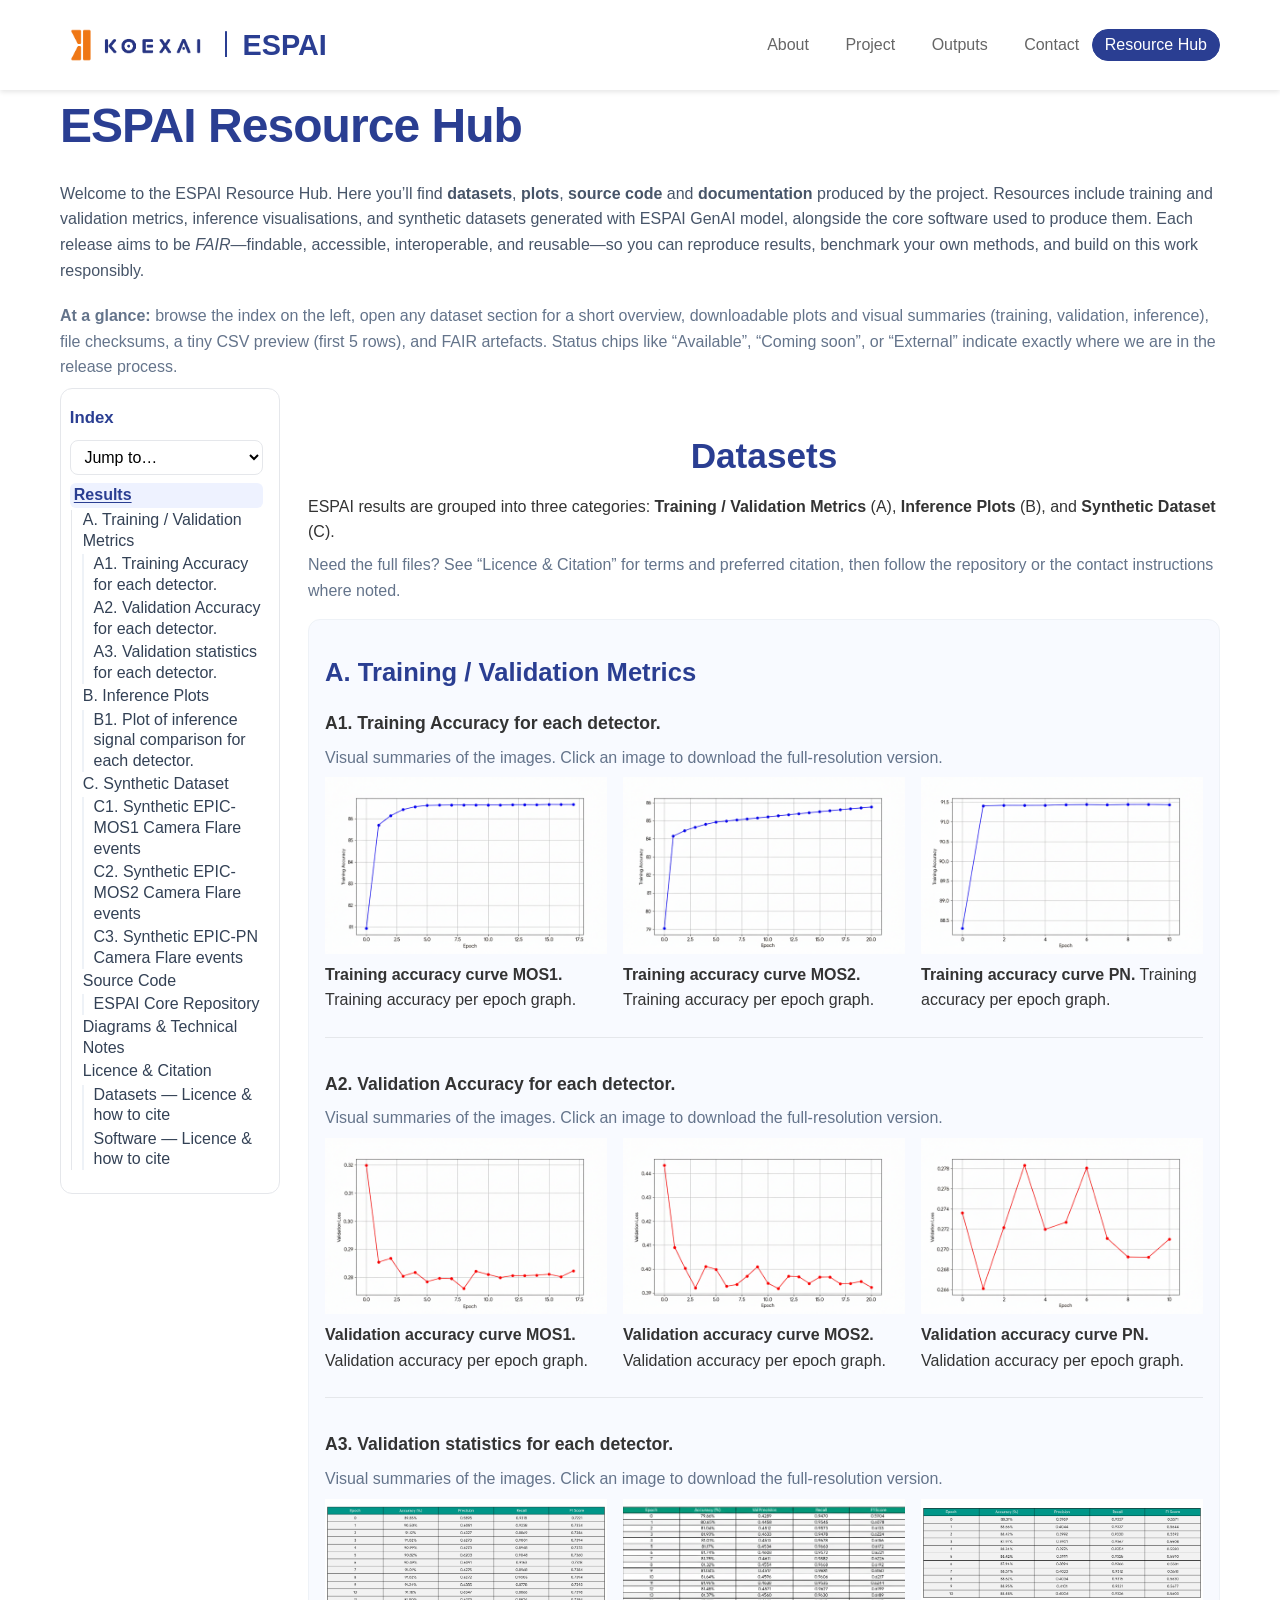
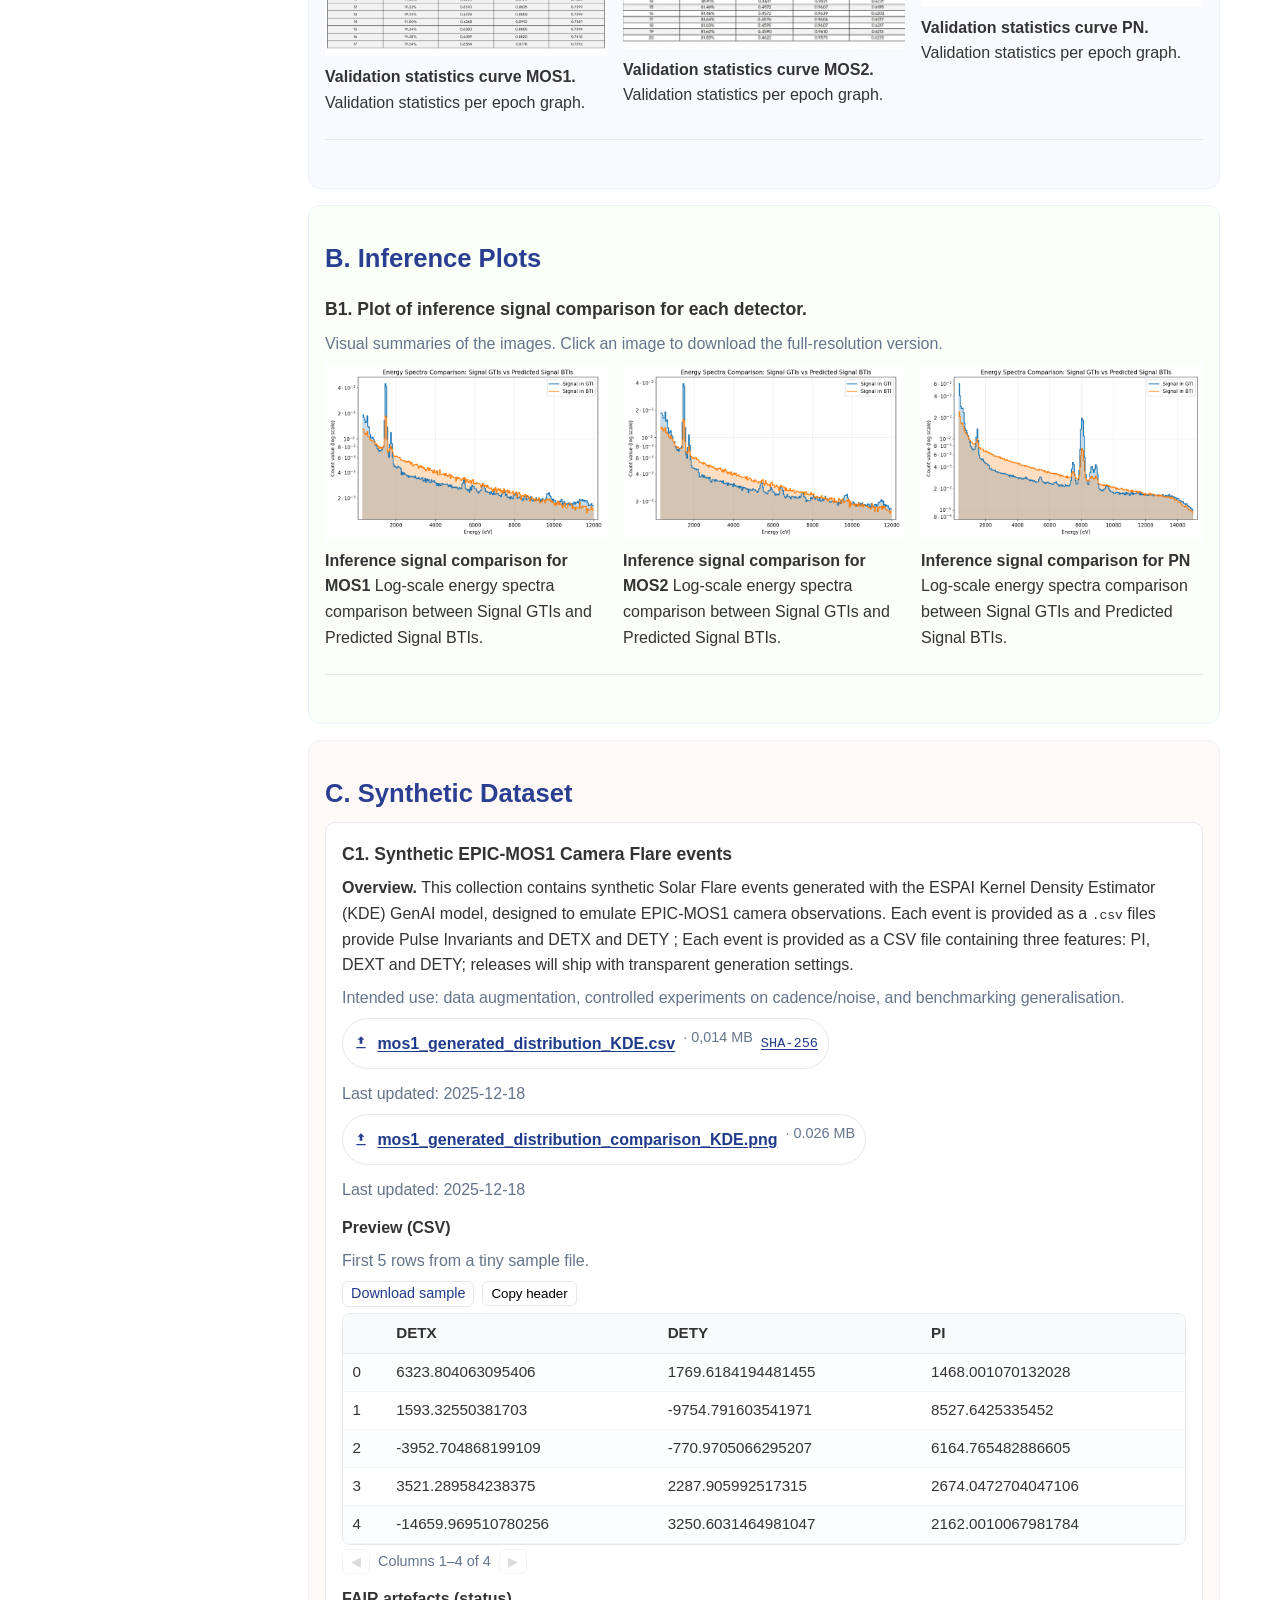
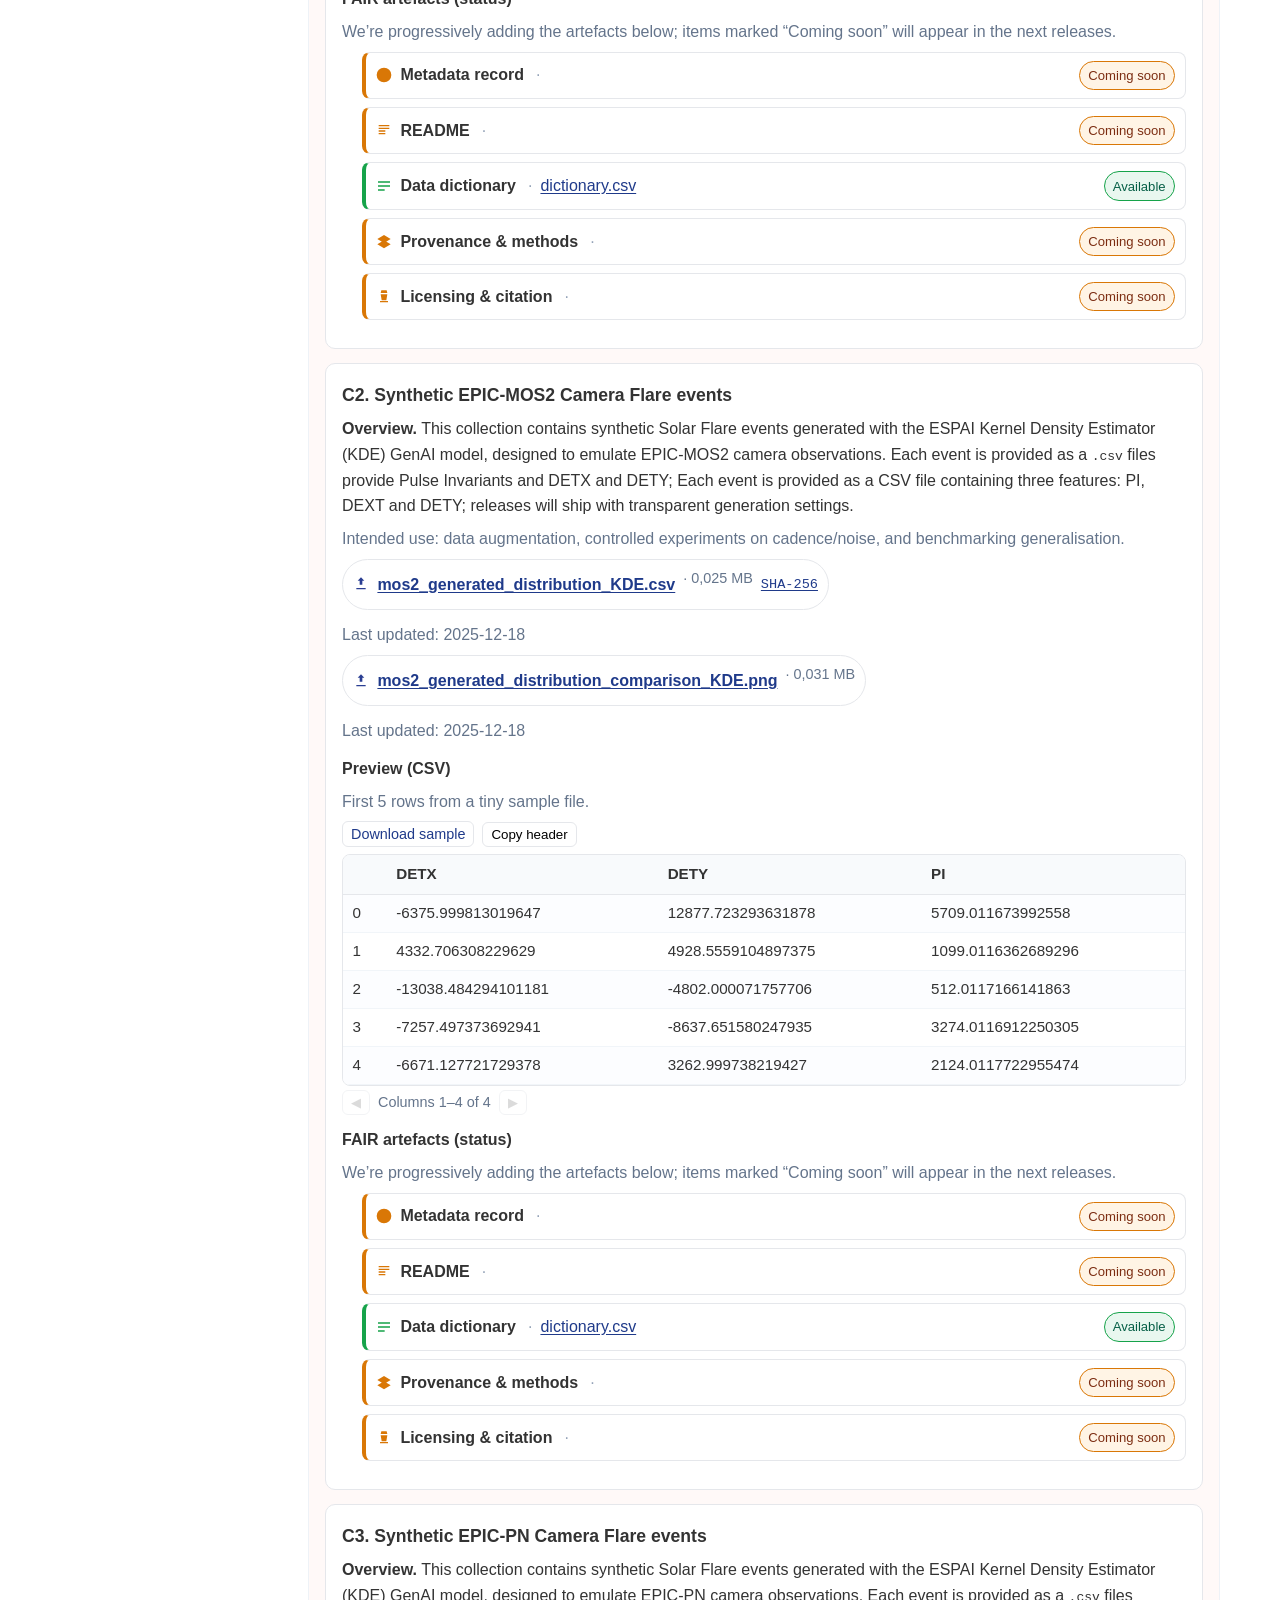
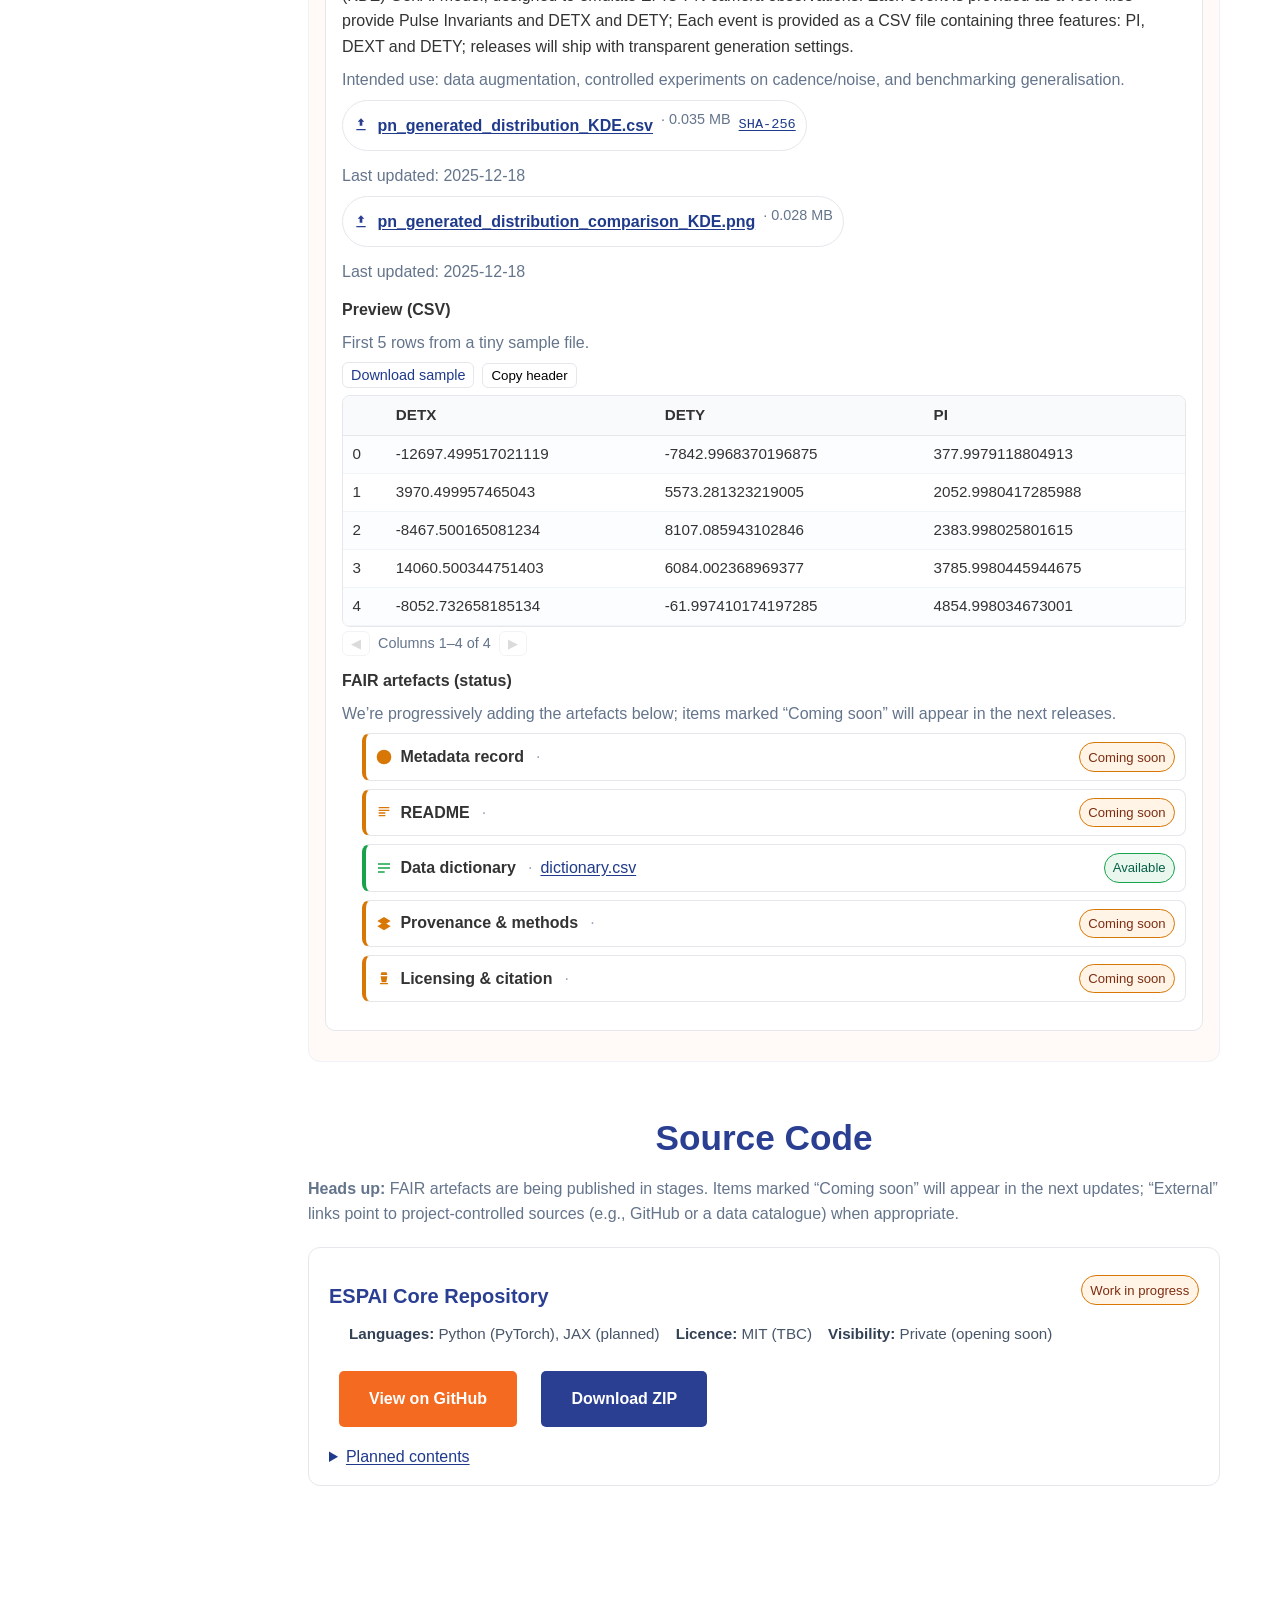
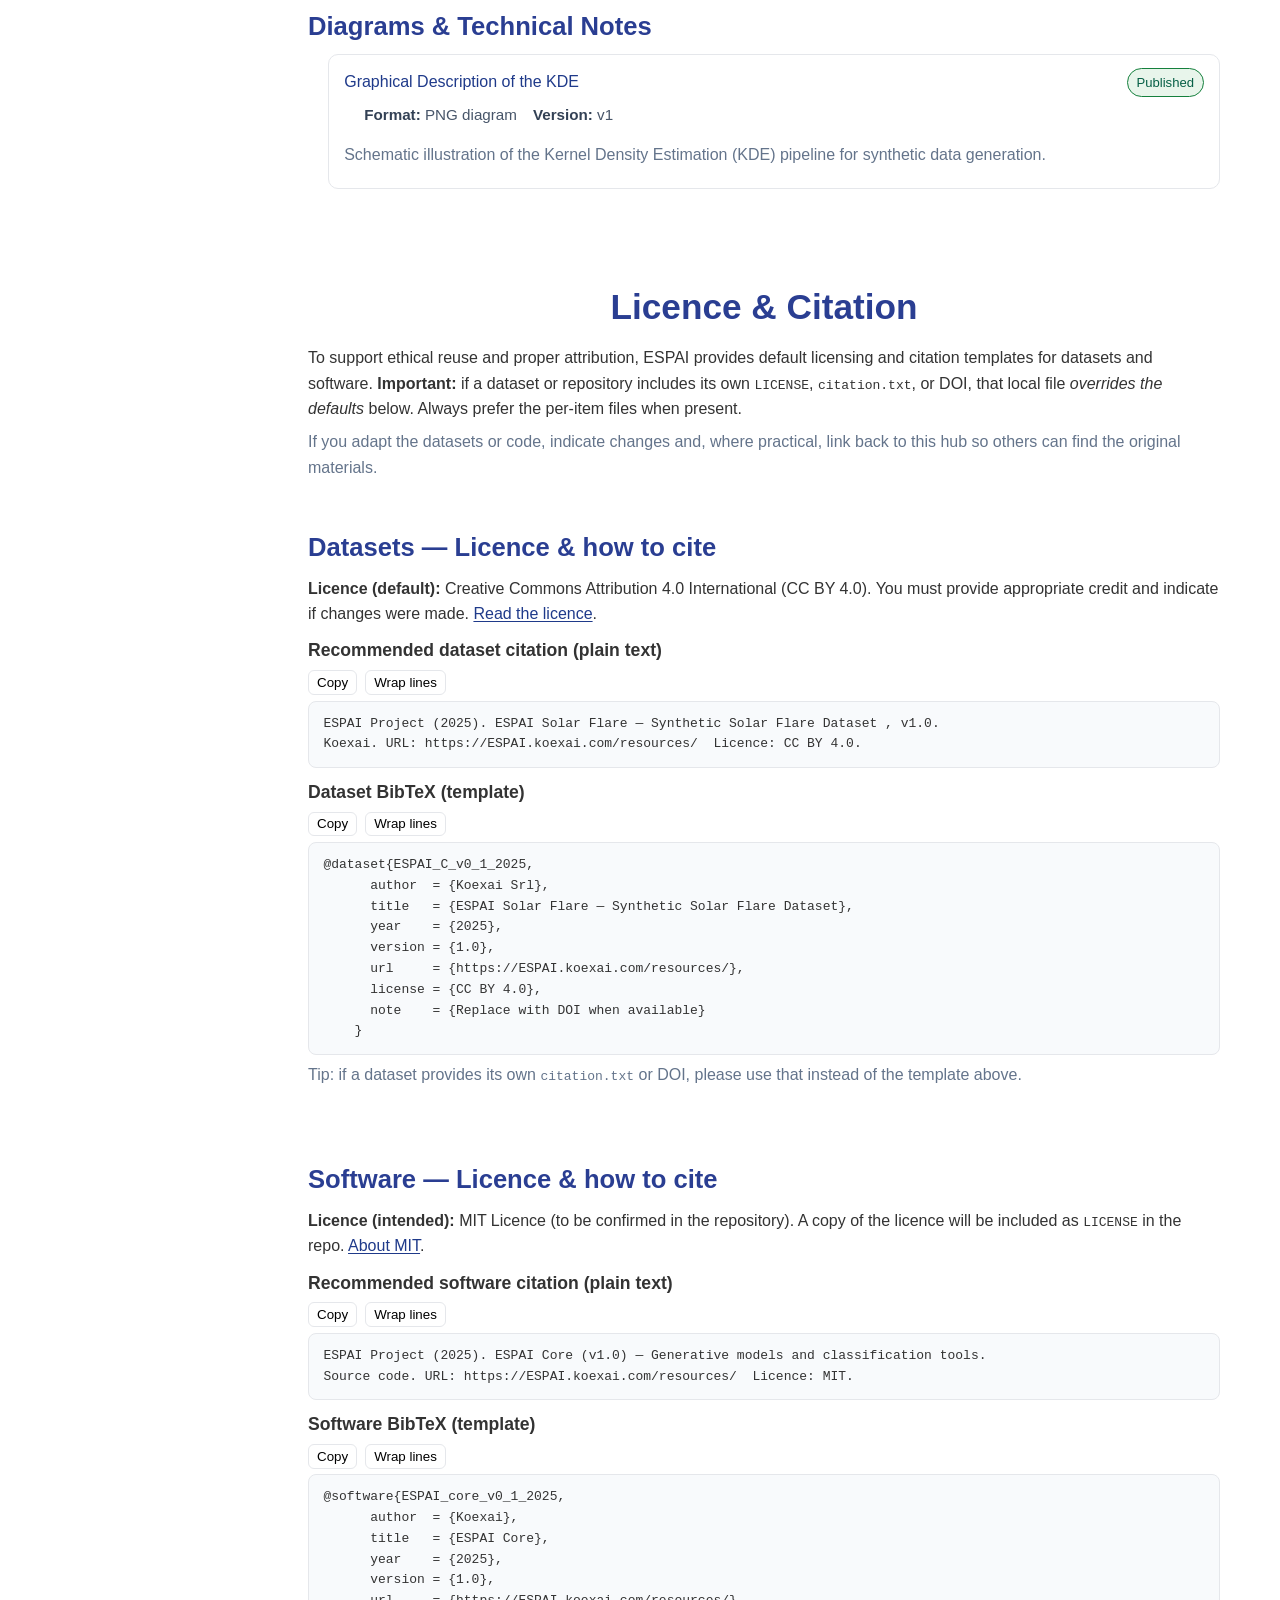
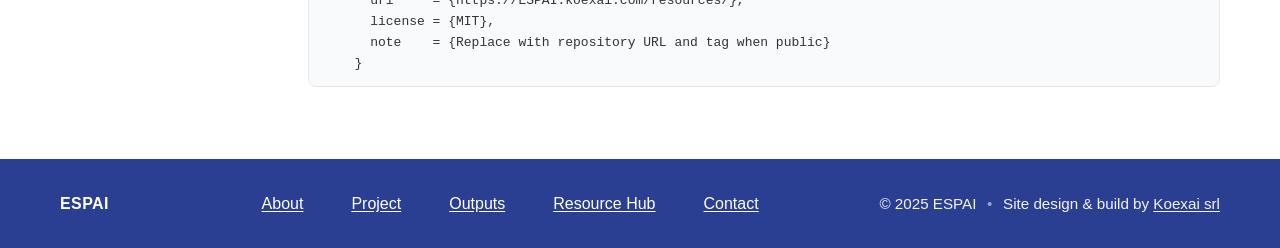
==== resources/index.html @ 8840f031 "data dictionary updated" ====
<!DOCTYPE html>
<html lang="en">
<head>
  <meta charset="utf-8" />
  <meta name="viewport" content="width=device-width, initial-scale=1" />
  <title>ESPAI Resource Hub</title>

  <meta name="description" content="ESPAI Resource Hub: datasets, source code, publications, and citation/licensing." />
  <link rel="stylesheet" href="../assets/css/main.css">
</head>
<body class="with-fixed-header resources-page">
    <a class="skip-link" href="#datasets">Skip to content</a>
    <header>
      <div class="container">
        <div class="header-content">
          <!--<a class="logo" href="/">ESPAI</a>-->
          <div class="logo" style="display: flex; align-items: center; gap: 0.5em;">
              <img src="../assets/img/logos/koexai logo.png" alt="Koexai Logo" style="height: 2.0em;">
              <img src="../assets/img/logos/verticle_line.png" alt="Verticle LIne" style="height: 1.0em;">
              ESPAI
          </div>
          <nav aria-label="Primary">
            <a href="/#about">About</a>
            <a href="/#project">Project</a>
            <a href="/#outputs">Outputs</a>
            <a href="/#contact">Contact</a>
              <a href="/resources/" class="nav-cta" aria-current="page">Resource Hub</a>
          </nav>
        </div>
      </div>
    </header>


  <main class="container resources-page">
    <h1>ESPAI Resource Hub</h1>
    <p class="lede">
      Welcome to the ESPAI Resource Hub. Here you’ll find <strong>datasets</strong>, <strong>plots</strong>, <strong>source code</strong> and <strong>documentation</strong> 
      produced by the project. Resources include training and validation metrics, inference visualisations, and synthetic datasets generated with ESPAI GenAI model, alongside the core software used to produce them. 
      Each release aims to be <em>FAIR</em>—findable, accessible, interoperable, and reusable—so you can reproduce results, benchmark your own methods, and build on this work responsibly.
    </p>
    <p class="muted">
      <strong>At a glance:</strong> browse the index on the left, open any dataset section for a short overview, downloadable plots and visual summaries (training, validation, inference), file checksums, a tiny CSV preview (first 5 rows), and FAIR artefacts.
      Status chips like “Available”, “Coming soon”, or “External” indicate exactly where we are in the release process.
    </p>


    <!-- Index / Table of Contents -->
    <div class="page-grid">
    <nav id="toc" class="toc-panel" aria-labelledby="toc-heading" aria-label="On this page">

      <h2 id="toc-heading">Index</h2>
      <ul>
        <li><a href="#datasets">Results</a>
          <ul>
            <li><a href="#A">A. Training / Validation Metrics</a>
              <ul>
                <li><a href="#A1">A1. Training Accuracy for each detector.</a></li>
                <li><a href="#A2">A2. Validation Accuracy for each detector.</a></li>
                <li><a href="#A3">A3. Validation statistics for each detector.</a></li>
              </ul>
            </li>
            <li><a href="#B">B. Inference Plots</a>
              <ul>
                <li><a href="#B1">B1. Plot of inference signal comparison for each detector.</a></li>
              </ul>
            </li>
            <li><a href="#C">C. Synthetic Dataset</a>
              <ul>
                <li><a href="#C1">C1. Synthetic EPIC-MOS1 Camera Flare events</a></li>
                <li><a href="#C2">C2. Synthetic EPIC-MOS2 Camera Flare events</a></li>
                <li><a href="#C3">C3. Synthetic EPIC-PN Camera Flare events</a></li>
              </ul>
            <li><a href="#code">Source Code</a>
              <ul>
                <li><a href="#code-core-heading">ESPAI Core Repository</a></li>
              </ul>
            </li>
            <li><a href="#pub-diagrams">Diagrams &amp; Technical Notes</a></li>
            <li><a href="#licence-citation">Licence &amp; Citation</a>
              <ul>
                <li><a href="#licence-datasets">Datasets — Licence &amp; how to cite</a></li>
                <li><a href="#licence-software">Software — Licence &amp; how to cite</a></li>
              </ul>
          </li>
      </ul>
    </nav>

    <div class="page-content">

    <!-- Datasets -->
    <section id="datasets" aria-labelledby="datasets-heading">
      <h2 id="datasets-heading">Datasets</h2>
        <p>
          ESPAI results are grouped into three categories: <strong>Training / Validation Metrics</strong> (A),
          <strong>Inference Plots</strong> (B), and <strong>Synthetic Dataset</strong> (C).
          <!--Each dataset comes with a minimal <em>open sample</em> (CSV, 5 rows) for quick inspection and the full files in compact formats (e.g. <code>.parquet</code>) for research use.
          FAIR artefacts (metadata, README, provenance, dictionary, and citation) are being added incrementally and are clearly marked below.-->
        </p>
        <p class="muted">Need the full files? See “Licence &amp; Citation” for terms and preferred citation, then follow the repository or the contact instructions where noted.</p>


      <!-- Category A -->
      <section id="A" class="category-band band-a" aria-labelledby="A-heading">
        <h3 id="A-heading">A. Training / Validation Metrics</h3>      
        <article id="A1" class="Training Accuracy" aria-labelledby="A1-heading">
          <h4 id="A1-heading">A1. Training Accuracy for each detector.</h4>
              <p class="muted">
                Visual summaries of the images. Click an image to download the full-resolution version.
              </p>

            <div class="image-strip" aria-label="A1 image previews">

                <figure class="image-item">
                  <a href="../resources/datasets/A1/Train_accuracy_plot_mos1.png" download>
                    <img
                      src="../resources/datasets/A1/Train_accuracy_plot_mos1.png"
                      alt="Training accuracy per epoch graph"
                      loading="lazy"
                    >
                  </a>
                  <figcaption>
                    <strong>Training accuracy curve MOS1.</strong>
                    Training accuracy per epoch graph.
                  </figcaption>
                </figure>

                <figure class="image-item">
                  <a href="../resources/datasets/A1/Train_accuracy_plot_mos2.png" download>
                    <img
                      src="../resources/datasets/A1/Train_accuracy_plot_mos2.png"
                      alt="Training accuracy per epoch graph"
                      loading="lazy"
                    >
                  </a>
                  <figcaption>
                    <strong>Training accuracy curve MOS2.</strong>
                    Training accuracy per epoch graph.
                  </figcaption>
                </figure>

                <figure class="image-item">
                  <a href="../resources/datasets/A1/Train_accuracy_pn.png" download>
                    <img
                      src="../resources/datasets/A1/Train_accuracy_plot_pn.png"
                      alt="Training accuracy per epoch graph"
                      loading="lazy"
                    >
                  </a>
                  <figcaption>
                    <strong>Training accuracy curve PN.</strong>
                    Training accuracy per epoch graph.
                  </figcaption>
                </figure>
              </div>
          </article>
              
        <article id="A2" class="Validation accuracy" aria-labelledby="A1-heading">
          <h4 id="A2-heading">A2. Validation Accuracy for each detector.</h4>
              <p class="muted">
                Visual summaries of the images. Click an image to download the full-resolution version.
              </p>
              
            <div class="image-strip" aria-label="A2 image previews">

                <figure class="image-item">
                  <a href="../resources/datasets/A2/Val_loss_plot_mos1.png" download>
                    <img
                      src="../resources/datasets/A2/Val_loss_plot_mos1.png"
                      alt="Validation accuracy per epoch graph"
                      loading="lazy"
                    >
                  </a>
                  <figcaption>
                    <strong>Validation accuracy curve MOS1.</strong>
                    Validation accuracy per epoch graph.
                  </figcaption>
                </figure>

                <figure class="image-item">
                  <a href="../resources/datasets/A2/Val_loss_plot_mos2.png" download>
                    <img
                      src="../resources/datasets/A2/Val_loss_plot_mos2.png"
                      alt="Validation accuracy per epoch graph"
                      loading="lazy"
                    >
                  </a>
                  <figcaption>
                    <strong>Validation accuracy curve MOS2.</strong>
                    Validation accuracy per epoch graph.
                  </figcaption>
                </figure>

                <figure class="image-item">
                  <a href="../resources/datasets/A2/Val_loss_plot_pn.png" download>
                    <img
                      src="../resources/datasets/A2/Val_loss_plot_pn.png"
                      alt="Validation accuracy per epoch graph"
                      loading="lazy"
                    >
                  </a>
                  <figcaption>
                    <strong>Validation accuracy curve PN.</strong>
                    Validation accuracy per epoch graph.
                  </figcaption>
                </figure>
            </div>
          </article>

          <article id="A3" class="Validation accuracy" aria-labelledby="A1-heading">
          <h4 id="A3-heading">A3. Validation statistics for each detector.</h4>
              <p class="muted">
                Visual summaries of the images. Click an image to download the full-resolution version.
              </p>

            <div class="image-strip" aria-label="A2 image previews">

                <figure class="image-item">
                  <a href="../resources/datasets/A3/Val_stats_mos1.png" download>
                    <img
                      src="../resources/datasets/A3/Val_stats_mos1.png"
                      alt="Validation statistics per epoch graph"
                      loading="lazy"
                    >
                  </a>
                  <figcaption>
                    <strong>Validation statistics curve MOS1.</strong>
                    Validation statistics per epoch graph.
                  </figcaption>
                </figure>

                <figure class="image-item">
                  <a href="../resources/datasets/A3/Val_stats_mos2.png" download>
                    <img
                      src="../resources/datasets/A3/Val_stats_mos2.png"
                      alt="Validation statistics per epoch graph"
                      loading="lazy"
                    >
                  </a>
                  <figcaption>
                    <strong>Validation statistics curve MOS2.</strong>
                    Validation statistics per epoch graph.
                  </figcaption>
                </figure>

                <figure class="image-item">
                  <a href="../resources/datasets/A3/Val_stats_pn.png" download>
                    <img
                      src="../resources/datasets/A3/Val_stats_pn.png"
                      alt="Validation statistics per epoch graph"
                      loading="lazy"
                    >
                  </a>
                  <figcaption>
                    <strong>Validation statistics curve PN.</strong>
                    Validation statistics per epoch graph.
                  </figcaption>
                </figure>
              </div>
          </article>
      </section>

      <!-- Category B -->
      <section id="B" class="category-band band-b" aria-labelledby="B-heading">
        <h3 id="B-heading">B. Inference Plots</h3>      
        
        <article id="B1" class="inference plots" aria-labelledby="B2-heading">
          <h4 id="B1-heading">B1. Plot of inference signal comparison for each detector.</h4>
              <p class="muted">
                Visual summaries of the images. Click an image to download the full-resolution version.
              </p>

            <div class="image-strip" aria-label="B1 image previews">

                <figure class="image-item">
                  <a href="../resources/datasets/B1/Post_Inference_Signal_comparison_mos1_log_scale.png" download>
                    <img
                      src="../resources/datasets/B1/Post_Inference_Signal_comparison_mos1_log_scale.png"
                      alt="Inference signal comparison for MOS1"
                      loading="lazy"
                    >
                  </a>
                  <figcaption>
                    <strong>Inference signal comparison for MOS1</strong>
                    Log-scale energy spectra comparison between Signal GTIs and Predicted Signal BTIs.
                  </figcaption>
                </figure>

                <figure class="image-item">
                  <a href="../resources/datasets/B1/Post_Inference_Signal_comparison_mos2_log_scale.png" download>
                    <img
                      src="../resources/datasets/B1/Post_Inference_Signal_comparison_mos2_log_scale.png"
                      alt="Inference signal comparison for MOS2"
                      loading="lazy"
                    >
                  </a>
                  <figcaption>
                    <strong>Inference signal comparison for MOS2</strong>
                    Log-scale energy spectra comparison between Signal GTIs and Predicted Signal BTIs.
                  </figcaption>
                </figure>

                <figure class="image-item">
                  <a href="../resources/datasets/B1/Post_Inference_Signal_comparison_pn_log_scale.png" download>
                    <img
                      src="../resources/datasets/B1/Post_Inference_Signal_comparison_pn_log_scale.png"
                      alt="Inference signal comparison for PN"
                      loading="lazy"
                    >
                  </a>
                  <figcaption>
                    <strong>Inference signal comparison for PN</strong>
                    Log-scale energy spectra comparison between Signal GTIs and Predicted Signal BTIs.
                  </figcaption>
                </figure>
              </div>
          </article>
      </section>

      <!-- Category C -->
      <section id="C" class="category-band band-c" aria-labelledby="C-heading">
        <h3 id="C-heading">C. Synthetic Dataset</h3>
        
        <!-- C1 SYNTHETIC MOS 1-->
        <article id="C1" class="dataset frame" aria-labelledby="C1-heading">
          <h4 id="C1-heading">C1. Synthetic EPIC-MOS1 Camera Flare events</h4>
            <p><strong>Overview.</strong> This collection contains synthetic Solar Flare events generated with the ESPAI Kernel Density Estimator (KDE) GenAI model, designed to emulate EPIC-MOS1 camera observations. Each event is provided as a <code>.csv</code> files provide Pulse Invariants and DETX and DETY ; Each event is provided as a CSV file containing three features: PI, DEXT and DETY; releases will ship with transparent generation settings.</p>
            <p class="muted">Intended use: data augmentation, controlled experiments on cadence/noise, and benchmarking generalisation.</p>

          <h5 class="visually-hidden">Primary files</h5>
            <div class="file-strip" aria-label="Primary files">
              <div class="file-item">
                <svg viewBox="0 0 24 24" aria-hidden="true"><path d="M5 20h14v-2H5v2zm7-18-5 5h3v6h4V7h3l-5-5z"/></svg>
                <a href="../resources/datasets/C1/mos1_generated_distribution_KDE.csv" download class="name">mos1_generated_distribution_KDE.csv</a>
                <span class="meta">· 0,014&nbsp;MB </span>
                <a class="hash" href="../resources/datasets/C1/checksums.txt">SHA-256</a>
              </div>
            </div>
            <p class="muted">Last updated: <time datetime="2025-12-18">2025-12-18</time></p>

            <h5 class="visually-hidden">Primary files</h5>
            <div class="file-strip" aria-label="Primary files">
              <div class="file-item">
                <svg viewBox="0 0 24 24" aria-hidden="true"><path d="M5 20h14v-2H5v2zm7-18-5 5h3v6h4V7h3l-5-5z"/></svg>
                <a href="../resources/datasets/C1/mos1_generated_distribution_comparison_KDE.png" download class="name">mos1_generated_distribution_comparison_KDE.png</a>
                <span class="meta">· 0.026&nbsp;MB </span>
              </div>
            </div>
            <p class="muted">Last updated: <time datetime="2025-12-18">2025-12-18</time></p>


          <h5>Preview (CSV)</h5>
          <p class="muted">First 5 rows from a tiny sample file.</p>
          <div class="table-scroll" data-sample-url="../resources/datasets/samples/C1_sample.csv" data-max-cols="10" role="region" aria-label="C1_sample" tabindex="0">
            <em>Loading preview…</em>
          </div>

          <h5>FAIR artefacts (status)</h5>
            <p class="fair-note">We’re progressively adding the artefacts below; items marked “Coming soon” will appear in the next releases.</p>

            <ul class="fair-checklist">
              <li class="fair-item" data-status="soon">
                <span class="icon" aria-hidden="true"><svg viewBox="0 0 24 24"><path d="M12 1a11 11 0 1 0 11 11A11.013 11.013 0 0 0 12 1Zm1 11V6h-2v8h7v-2Z"/></svg></span>
                <span class="name">Metadata record</span> <span class="sep">·</span>
                <!--<a href="../resources/datasets/C1/metadata.json">metadata.json</a>-->
                <span class="state"></span>
              </li>

              <li class="fair-item" data-status="soon">
                <span class="icon" aria-hidden="true"><svg viewBox="0 0 24 24"><path d="M4 3h16v2H4zm0 4h16v2H4zm0 4h10v2H4zm0 4h10v2H4z"/></svg></span>
                <span class="name">README</span> <span class="sep">·</span>
                <!--<a href="../resources/datasets/C1/README.md">README.md</a>-->
                <span class="state"></span>
              </li>

              <li class="fair-item" data-status="available">
                <span class="icon" aria-hidden="true"><svg viewBox="0 0 24 24"><path d="M3 5h18v2H3zm0 6h18v2H3zm0 6h10v2H3z"/></svg></span>
                <span class="name">Data dictionary</span> <span class="sep">·</span>
                <a href="../resources/datasets/C1/dictionary.csv">dictionary.csv</a>
                <span class="state"></span>
              </li>

              <li class="fair-item" data-status="soon">
                <span class="icon" aria-hidden="true"><svg viewBox="0 0 24 24"><path d="M12 3 2 9l10 6 10-6-10-6Zm0 8L2 17l10 6 10-6-10-6Z"/></svg></span>
                <span class="name">Provenance &amp; methods</span> <span class="sep">·</span>
                <!--<a href="../resources/datasets/C1/provenance.md">provenance.md</a> -->
                <span class="state"></span>
              </li>

              <li class="fair-item" data-status="soon">
                <span class="icon" aria-hidden="true"><svg viewBox="0 0 24 24"><path d="M6 20h12v-2H6v2ZM8 2h8l1 4H7l1-4Zm-1 6h10l-1.5 9h-7L7 8Z"/></svg></span>
                <span class="name">Licensing &amp; citation</span> <span class="sep">·</span>
                <!--<a href="/resources/datasets/C1/LICENSE">LICENCE</a> · <a href="/resources/datasets/C1/citation.txt">citation.txt</a>-->
                <span class="state"></span>
              </li>
              <!--
              <li class="fair-item" data-status="soon">
                <span class="icon" aria-hidden="true"><svg viewBox="0 0 24 24"><path d="M4 4h16v2H4zm0 6h16v2H4zm0 6h10v2H4z"/></svg></span>
                <span class="name">Supplementary materials</span> <span class="sep">·</span>
                <a href="/resources/datasets/C1/supplements/">notebooks, diagrams, scripts</a>
                <span class="state"></span>
              </li> -->
            </ul>
          </article>
      
      <!-- C2 SYNTHETIC MOS 2-->
        <article id="C2" class="dataset frame" aria-labelledby="C2-heading">
          <h4 id="C2-heading">C2. Synthetic EPIC-MOS2 Camera Flare events</h4>
            <p><strong>Overview.</strong> This collection contains synthetic Solar Flare events generated with the ESPAI Kernel Density Estimator (KDE) GenAI model, designed to emulate EPIC-MOS2 camera observations. Each event is provided as a <code>.csv</code> files provide Pulse Invariants and DETX and DETY; Each event is provided as a CSV file containing three features: PI, DEXT and DETY; releases will ship with transparent generation settings.</p>
            <p class="muted">Intended use: data augmentation, controlled experiments on cadence/noise, and benchmarking generalisation.</p>

          <h5 class="visually-hidden">Primary files</h5>
            <div class="file-strip" aria-label="Primary files">
              <div class="file-item">
                <svg viewBox="0 0 24 24" aria-hidden="true"><path d="M5 20h14v-2H5v2zm7-18-5 5h3v6h4V7h3l-5-5z"/></svg>
                <a href="../resources/datasets/C1/mos2_generated_distribution_KDE.csv" download class="name">mos2_generated_distribution_KDE.csv</a>
                <span class="meta">· 0,025&nbsp;MB </span>
                <a class="hash" href="../resources/datasets/C1/checksums.txt">SHA-256</a>
              </div>
            </div>
            <p class="muted">Last updated: <time datetime="2025-12-18">2025-12-18</time></p>

            <h5 class="visually-hidden">Primary files</h5>
            <div class="file-strip" aria-label="Primary files">
              <div class="file-item">
                <svg viewBox="0 0 24 24" aria-hidden="true"><path d="M5 20h14v-2H5v2zm7-18-5 5h3v6h4V7h3l-5-5z"/></svg>
                <a href="../resources/datasets/C2/mos2_generated_distribution_comparison_KDE.png" download class="name">mos2_generated_distribution_comparison_KDE.png</a>
                <span class="meta">· 0,031&nbsp;MB </span>
              </div>
            </div>
            <p class="muted">Last updated: <time datetime="2025-12-18">2025-12-18</time></p>

          <h5>Preview (CSV)</h5>
          <p class="muted">First 5 rows from a tiny sample file.</p>
          <div class="table-scroll" data-sample-url="../resources/datasets/samples/C2_sample.csv" data-max-cols="10" role="region" aria-label="C1_sample" tabindex="0">
            <em>Loading preview…</em>
          </div>

          <h5>FAIR artefacts (status)</h5>
            <p class="fair-note">We’re progressively adding the artefacts below; items marked “Coming soon” will appear in the next releases.</p>

            <ul class="fair-checklist">
              <li class="fair-item" data-status="soon">
                <span class="icon" aria-hidden="true"><svg viewBox="0 0 24 24"><path d="M12 1a11 11 0 1 0 11 11A11.013 11.013 0 0 0 12 1Zm1 11V6h-2v8h7v-2Z"/></svg></span>
                <span class="name">Metadata record</span> <span class="sep">·</span>
                <!--<a href="../resources/datasets/C1/metadata.json">metadata.json</a>-->
                <span class="state"></span>
              </li>

              <li class="fair-item" data-status="soon">
                <span class="icon" aria-hidden="true"><svg viewBox="0 0 24 24"><path d="M4 3h16v2H4zm0 4h16v2H4zm0 4h10v2H4zm0 4h10v2H4z"/></svg></span>
                <span class="name">README</span> <span class="sep">·</span>
                <!--<a href="../resources/datasets/C1/README.md">README.md</a>-->
                <span class="state"></span>
              </li>

              <li class="fair-item" data-status="available">
                <span class="icon" aria-hidden="true"><svg viewBox="0 0 24 24"><path d="M3 5h18v2H3zm0 6h18v2H3zm0 6h10v2H3z"/></svg></span>
                <span class="name">Data dictionary</span> <span class="sep">·</span>
                <a href="../resources/datasets/C1/dictionary.csv">dictionary.csv</a>
                <span class="state"></span>
              </li>

              <li class="fair-item" data-status="soon">
                <span class="icon" aria-hidden="true"><svg viewBox="0 0 24 24"><path d="M12 3 2 9l10 6 10-6-10-6Zm0 8L2 17l10 6 10-6-10-6Z"/></svg></span>
                <span class="name">Provenance &amp; methods</span> <span class="sep">·</span>
                <!--<a href="../resources/datasets/C1/provenance.md">provenance.md</a>-->
                <span class="state"></span>
              </li>

              <li class="fair-item" data-status="soon">
                <span class="icon" aria-hidden="true"><svg viewBox="0 0 24 24"><path d="M6 20h12v-2H6v2ZM8 2h8l1 4H7l1-4Zm-1 6h10l-1.5 9h-7L7 8Z"/></svg></span>
                <span class="name">Licensing &amp; citation</span> <span class="sep">·</span>
                <!--<a href="/resources/datasets/C1/LICENSE">LICENCE</a> · <a href="/resources/datasets/C1/citation.txt">citation.txt</a>-->
                <span class="state"></span>
              </li>
              <!--
              <li class="fair-item" data-status="soon">
                <span class="icon" aria-hidden="true"><svg viewBox="0 0 24 24"><path d="M4 4h16v2H4zm0 6h16v2H4zm0 6h10v2H4z"/></svg></span>
                <span class="name">Supplementary materials</span> <span class="sep">·</span>
                <a href="/resources/datasets/C1/supplements/">notebooks, diagrams, scripts</a>
                <span class="state"></span>
              </li> -->
            </ul>   
        </article>
        <!-- C3 SYNTHETIC PN -->
        <article id="C3" class="dataset frame" aria-labelledby="C3-heading">
          <h4 id="C3-heading">C3. Synthetic EPIC-PN Camera Flare events</h4>
            <p><strong>Overview.</strong> This collection contains synthetic Solar Flare events generated with the ESPAI Kernel Density Estimator (KDE) GenAI model, designed to emulate EPIC-PN camera observations. Each event is provided as a <code>.csv</code> files provide Pulse Invariants and DETX and DETY; Each event is provided as a CSV file containing three features: PI, DEXT and DETY; releases will ship with transparent generation settings.</p>
            <p class="muted">Intended use: data augmentation, controlled experiments on cadence/noise, and benchmarking generalisation.</p>

          <h5 class="visually-hidden">Primary files</h5>
            <div class="file-strip" aria-label="Primary files">
              <div class="file-item">
                <svg viewBox="0 0 24 24" aria-hidden="true"><path d="M5 20h14v-2H5v2zm7-18-5 5h3v6h4V7h3l-5-5z"/></svg>
                <a href="../resources/datasets/C1/pn_generated_distribution_KDE.csv" download class="name">pn_generated_distribution_KDE.csv</a>
                <span class="meta">· 0.035&nbsp;MB </span>
                <a class="hash" href="../resources/datasets/C1/checksums.txt">SHA-256</a>
              </div>
            </div>
            <p class="muted">Last updated: <time datetime="2025-12-18">2025-12-18</time></p>

            <h5 class="visually-hidden">Primary files</h5>
            <div class="file-strip" aria-label="Primary files">
              <div class="file-item">
                <svg viewBox="0 0 24 24" aria-hidden="true"><path d="M5 20h14v-2H5v2zm7-18-5 5h3v6h4V7h3l-5-5z"/></svg>
                <a href="../resources/datasets/C3/pn_generated_distribution_comparison_KDE.png" download class="name">pn_generated_distribution_comparison_KDE.png</a>
                <span class="meta">· 0.028&nbsp;MB </span>
              </div>
            </div>
            <p class="muted">Last updated: <time datetime="2025-12-18">2025-12-18</time></p>

          <h5>Preview (CSV)</h5>
          <p class="muted">First 5 rows from a tiny sample file.</p>
          <div class="table-scroll" data-sample-url="../resources/datasets/samples/C3_sample.csv" data-max-cols="10" role="region" aria-label="C1_sample" tabindex="0">
            <em>Loading preview…</em>
          </div>

          <h5>FAIR artefacts (status)</h5>
            <p class="fair-note">We’re progressively adding the artefacts below; items marked “Coming soon” will appear in the next releases.</p>

            <ul class="fair-checklist">
              <li class="fair-item" data-status="soon">
                <span class="icon" aria-hidden="true"><svg viewBox="0 0 24 24"><path d="M12 1a11 11 0 1 0 11 11A11.013 11.013 0 0 0 12 1Zm1 11V6h-2v8h7v-2Z"/></svg></span>
                <span class="name">Metadata record</span> <span class="sep">·</span>
                <!--<a href="../resources/datasets/C1/metadata.json">metadata.json</a>-->
                <span class="state"></span>
              </li>

              <li class="fair-item" data-status="soon">
                <span class="icon" aria-hidden="true"><svg viewBox="0 0 24 24"><path d="M4 3h16v2H4zm0 4h16v2H4zm0 4h10v2H4zm0 4h10v2H4z"/></svg></span>
                <span class="name">README</span> <span class="sep">·</span>
                <!--<a href="../resources/datasets/C1/README.md">README.md</a>-->
                <span class="state"></span>
              </li>

              <li class="fair-item" data-status="available">
                <span class="icon" aria-hidden="true"><svg viewBox="0 0 24 24"><path d="M3 5h18v2H3zm0 6h18v2H3zm0 6h10v2H3z"/></svg></span>
                <span class="name">Data dictionary</span> <span class="sep">·</span>
                <a href="../resources/datasets/C1/dictionary.csv">dictionary.csv</a>
                <span class="state"></span>
              </li>

              <li class="fair-item" data-status="soon">
                <span class="icon" aria-hidden="true"><svg viewBox="0 0 24 24"><path d="M12 3 2 9l10 6 10-6-10-6Zm0 8L2 17l10 6 10-6-10-6Z"/></svg></span>
                <span class="name">Provenance &amp; methods</span> <span class="sep">·</span>
                <!--<a href="../resources/datasets/C1/provenance.md">provenance.md</a>-->
                <span class="state"></span>
              </li>

              <li class="fair-item" data-status="soon">
                <span class="icon" aria-hidden="true"><svg viewBox="0 0 24 24"><path d="M6 20h12v-2H6v2ZM8 2h8l1 4H7l1-4Zm-1 6h10l-1.5 9h-7L7 8Z"/></svg></span>
                <span class="name">Licensing &amp; citation</span> <span class="sep">·</span>
                <!--<a href="/resources/datasets/C1/LICENSE">LICENCE</a> · <a href="/resources/datasets/C1/citation.txt">citation.txt</a>-->
                <span class="state"></span>
              </li>
              <!--
              <li class="fair-item" data-status="soon">
                <span class="icon" aria-hidden="true"><svg viewBox="0 0 24 24"><path d="M4 4h16v2H4zm0 6h16v2H4zm0 6h10v2H4z"/></svg></span>
                <span class="name">Supplementary materials</span> <span class="sep">·</span>
                <a href="/resources/datasets/C1/supplements/">notebooks, diagrams, scripts</a>
                <span class="state"></span>
              </li>-->
            </ul>
        </article>

      </section>




      <!-- Source Code -->
    <section id="code" aria-labelledby="code-heading">
      <h2 id="code-heading">Source Code</h2>
        <p class="fair-note">
          <strong>Heads up:</strong> FAIR artefacts are being published in stages. Items marked “Coming soon” will appear in the next updates;
          “External” links point to project-controlled sources (e.g., GitHub or a data catalogue) when appropriate.
        </p>

      <article class="repo" data-status="wip" aria-labelledby="code-core-heading">
      <!-- Allowed values for data-status: private, public, wip, frozen, archived -->
        <div class="repo-head">
          <h3 id="code-core-heading" class="repo-title">ESPAI Core Repository</h3>
          <span class="repo-state" aria-live="polite"></span>
        </div>

        <ul class="repo-meta">
          <li><span class="label">Languages:</span> Python (PyTorch), JAX (planned)</li>
          <li><span class="label">Licence:</span> MIT (TBC)</li>
          <li><span class="label">Visibility:</span> Private (opening soon)</li>
        </ul>

        <p class="repo-actions">
          <!-- No links, just placeholder -->
          <!--
          <a class="btn" href="#" aria-disabled="true">View on GitHub (coming soon)</a>
          <a class="btn btn-secondary" href="#" aria-disabled="true">Download ZIP</a>
          -->
          <!-- with links, just placeholder -->
            <a class="btn" href="https://github.com/koexai/ESPAI.git" target="_blank" rel="noopener">View on GitHub</a>
            <a class="btn btn-secondary" href="https://github.com/koexai/ESPAI/archive/refs/heads/main.zip">Download ZIP</a>
        </p>

        <!-- Once the repo is public you can: (1) remove this section (2) convert it to a Contents summary, with links to real folders/files in Github-->
        <details class="repo-more">
          <summary>Planned contents</summary>
          <ul>
            <li>Automated data retrieval and SAS processing pipelines</li>
            <li>Data loaders, preprocessing, and feature engineering utilities</li>
            <li>Training and evaluation scripts for solar flare classification models</li>
            <li>Generative models (KDE / VAE / Autoencoders) for synthetic data generation</li>
            <li>Statistical validation tools and reproducible configurations</li>
          </ul>
        </details>
      </article>
    </section>

      <!-- Diagrams & Technical Notes -->
      <section id="pub-diagrams" aria-labelledby="pub-diagrams-heading" class="pub-group" data-group="diagrams">
        <h3 id="pub-diagrams-heading">Diagrams &amp; Technical Notes</h3>
        <ul class="pub-list">
          <li class="pub-item" data-kind="diagrams" data-status="published">
            <div class="pub-head">
              <span class="pub-title"><a href="/resources/diagrams/KDE_graphical_description.png">Graphical Description of the KDE</a></span>
              <span class="pub-state" aria-label="Status: published"></span>
            </div>
            <ul class="pub-meta">
              <li><span class="label">Format:</span> PNG diagram</li>
              <li><span class="label">Version:</span> v1</li>
            </ul>
            <p class="muted">Schematic illustration of the Kernel Density Estimation (KDE) pipeline for synthetic data generation.</p>
          </li>
      </section>

    <!-- Licence & Citation -->
    <section id="licence-citation" aria-labelledby="licence-heading">
      <h2 id="licence-heading">Licence &amp; Citation</h2>
        <p>
          To support ethical reuse and proper attribution, ESPAI provides default licensing and citation templates for datasets and software.
          <strong>Important:</strong> if a dataset or repository includes its own <code>LICENSE</code>, <code>citation.txt</code>, or DOI,
          that local file <em>overrides the defaults</em> below. Always prefer the per-item files when present.
        </p>
        <p class="muted">
          If you adapt the datasets or code, indicate changes and, where practical, link back to this hub so others can find the original materials.
        </p>



      <!-- Datasets -->
      <section id="licence-datasets" aria-labelledby="licence-datasets-heading">
        <h3 id="licence-datasets-heading">Datasets — Licence &amp; how to cite</h3>
        <p><strong>Licence (default):</strong> Creative Commons Attribution 4.0 International (CC BY 4.0).
          You must provide appropriate credit and indicate if changes were made.
          <a href="https://creativecommons.org/licenses/by/4.0/" target="_blank" rel="noopener">Read the licence</a>.
        </p>

        <h4>Recommended dataset citation (plain text)</h4>
        <pre class="cite">ESPAI Project (2025). ESPAI Solar Flare — Synthetic Solar Flare Dataset , v1.0.
Koexai. URL: https://ESPAI.koexai.com/resources/  Licence: CC BY 4.0.</pre>

        <h4>Dataset BibTeX (template)</h4>
        <pre class="cite">@dataset{ESPAI_C_v0_1_2025,
      author  = {Koexai Srl},
      title   = {ESPAI Solar Flare — Synthetic Solar Flare Dataset},
      year    = {2025},
      version = {1.0},
      url     = {https://ESPAI.koexai.com/resources/},
      license = {CC BY 4.0},
      note    = {Replace with DOI when available}
    }</pre>
        <p class="muted">Tip: if a dataset provides its own <code>citation.txt</code> or DOI, please use that instead of the template above.</p>
      </section>

      <!-- Software -->
      <section id="licence-software" aria-labelledby="licence-software-heading">
        <h3 id="licence-software-heading">Software — Licence &amp; how to cite</h3>
        <p><strong>Licence (intended):</strong> MIT Licence (to be confirmed in the repository).
          A copy of the licence will be included as <code>LICENSE</code> in the repo.
          <a href="https://choosealicense.com/licenses/mit/" target="_blank" rel="noopener">About MIT</a>.
        </p>

        <h4>Recommended software citation (plain text)</h4>
        <pre class="cite">ESPAI Project (2025). ESPAI Core (v1.0) — Generative models and classification tools.
Source code. URL: https://ESPAI.koexai.com/resources/  Licence: MIT.</pre>

        <h4>Software BibTeX (template)</h4>
        <pre class="cite">@software{ESPAI_core_v0_1_2025,
      author  = {Koexai},
      title   = {ESPAI Core},
      year    = {2025},
      version = {1.0},
      url     = {https://ESPAI.koexai.com/resources/},
      license = {MIT},
      note    = {Replace with repository URL and tag when public}
    }</pre>
      </section>
    </section>


    </div> <!-- /.page-content -->
    </div> <!-- /.page-grid -->

  </main>

  <div data-include="/partials/footer.html"></div>

  <script src="/assets/js/main.js" defer></script>

  <noscript>Your browser does not support JavaScript or it is disabled. Some features may not work properly.</noscript>
</body>
</html>
---- assets/css/main.css ----
/* === Base reset & layout === */
* { margin: 0; padding: 0; box-sizing: border-box; }
body { font-family: 'Segoe UI', Tahoma, Geneva, Verdana, sans-serif; line-height: 1.6; color: #333; background: #fff; }
.container { max-width: 1200px; margin: 0 auto; padding: 0 20px; }

/* === Header === */
body > header {
  background: #fff;
  padding: 1rem 0;
  box-shadow: 0 2px 5px rgba(0,0,0,0.1);
  position: fixed;
  width: 100%;
  top: 0;
  z-index: 1000;
}
.header-content { display: flex; justify-content: space-between; align-items: center; }
.logo { font-size: 1.8rem; font-weight: bold; color: #2A3E92; }

/* Primary nav */
nav a { text-decoration: none; color: #666; margin-left: 2rem; font-weight: 500; transition: color 0.3s; }
nav a:hover { color: #F46A20; }

/* CTA pill for the Resource Hub link (global) */
header nav .nav-cta {
  display: inline-block;
  padding: .45rem .75rem;
  border: 1px solid #2A3E92;
  border-radius: 9999px;
  text-decoration: none;
  color: #2A3E92;
  line-height: 1;
  margin-left: .5rem;
}
header nav .nav-cta:hover { background: #2A3E92; color: #fff; }
@media (max-width: 768px) { header nav .nav-cta { padding: .4rem .65rem; } }

/* === Main layout === */
section { padding: 4rem 0; }  /* content spacing; anchor offset handled below */

/* === Hero === */
.hero { background: linear-gradient(135deg, #f8f9ff 0%, #fff 100%); text-align: center; padding: 6rem 0; }
.hero h1 { font-size: 3.5rem; color: #2A3E92; margin-bottom: 1rem; }
.hero .subtitle { font-size: 1.5rem; color: #666; margin-bottom: 1rem; }
.hero .tagline { font-size: 1.2rem; color: #777; margin-bottom: 3rem; max-width: 800px; margin-left: auto; margin-right: auto; }
.funding-notice { background: #f1f5f9; padding: 2rem; border-radius: 10px; margin: 2rem auto; max-width: 900px; font-style: italic; color: #64748b; border-left: 4px solid #F46A20; }

/* === Buttons === */
.btn { display: inline-block; background: #F46A20; color: #fff; padding: 15px 30px; text-decoration: none; border-radius: 5px; font-weight: bold; transition: background .3s; margin: 10px; }
.btn:hover { background: #e55a1a; }
.btn-secondary { background: #2A3E92; }
.btn-secondary:hover { background: #1e2d6f; }

/* === Headings (site-wide defaults) === */
h2 { font-size: 2.5rem; color: #2A3E92; text-align: center; margin-bottom: 2rem; }
h3 { font-size: 1.8rem; color: #2A3E92; margin-bottom: 1rem; }

/* === Grid & cards === */
.grid { display: grid; grid-template-columns: repeat(auto-fit, minmax(300px, 1fr)); gap: 2rem; margin: 2rem 0; align-items: stretch; }
.card { background: #fff; padding: 2rem; border-radius: 10px; box-shadow: 0 4px 15px rgba(0,0,0,0.1); transition: transform .3s, box-shadow .3s; display: flex; flex-direction: column; justify-content: flex-start; height: 100%; position: relative; }
.card:hover { transform: translateY(-5px); box-shadow: 0 8px 25px rgba(0,0,0,0.15); }
.card h3 { color: #2A3E92; border-left: 4px solid #F46A20; padding-left: 1rem; font-size: 1.6rem; line-height: 1.3; margin-bottom: .75rem; }
.card p { font-size: 1rem; line-height: 1.6; margin-bottom: 1rem; }
.card .btn { margin-top: auto; }

/* === Misc sections === */
.alternate-bg { background: #f8f9ff; }
.feature-list { list-style: none; padding: 0; }
.feature-list li { padding: 1rem 0; border-left: 4px solid #F46A20; padding-left: 2rem; margin: 1rem 0; background: #f9f9f9; border-radius: 0 5px 5px 0; }
.feature-list li strong { color: #2A3E92; }

/* === Site footer === */
.site-footer { background: #2A3E92; color: #fff; text-align: center; padding: 2rem 0; }
.contact-info { background: #f1f5f9; padding: 2rem; border-radius: 10px; text-align: center; }

/* === Funding logos === */
.logo-bar { display: flex; flex-wrap: wrap; justify-content: center; align-items: center; list-style: none; padding: 0; margin: 0; gap: 2rem; }
.logo-bar img { height: 88px; max-width: 100%; }
@media (max-width: 1024px) { .logo-bar img { height: 72px; } }
@media (max-width: 768px)  { .logo-bar img { height: 48px; } }

/* === Resources section (homepage cards) === */
.resource-grid { align-items: stretch; position: relative; }
.resource-card { display: flex; flex-direction: column; isolation: isolate; overflow: hidden; z-index: 0; }
/* Ensure card headers behave like normal content */
.resource-card .resource-head { position: static; width: auto; top: auto; box-shadow: none; background: transparent; }
.resource-card .resource-head p { margin: .35rem 0 .75rem; }

/* Metadata row */
.meta { display: flex; flex-wrap: wrap; gap: .5rem 1rem; margin: 0 0 .75rem; padding: 0; list-style: none; }
.meta li { font-size: .95rem; color: #334155; }

/* Details blocks — hidden when closed */
.resource-card details > summary { display: none; }
.block-sample:not([open]), .block-docs:not([open]) { display: none !important; }

.block-sample, .block-docs {
  margin-top: .75rem;
  border: 1px solid #e5e7eb;
  border-radius: 10px;
  padding: .75rem;
  background: #fafafa;
  position: relative;
  z-index: 1;
}
.block-sample[open], .block-docs[open] { background: #f8fafc; }

/* Sample table (homepage cards) */
.sample-note { font-size: .9rem; color: #475569; margin-bottom: .5rem; }
.sample-actions { display: flex; align-items: center; gap: 1rem; margin-top: .5rem; }
.sample-table { overflow: auto; max-height: 280px; border: 1px solid #e5e7eb; background: #fff; border-radius: 8px; }
.sample-table table { width: 100%; border-collapse: collapse; font-size: .92rem; }
.sample-table th, .sample-table td { padding: .4rem .5rem; border-bottom: 1px solid #f1f5f9; white-space: nowrap; }
.sample-table th { text-align: left; position: sticky; top: 0; background: #f8fafc; }

/* Bottom action bar (appears on hover/focus/tap) */
.hover-actions {
  position: absolute; left: 1rem; right: 1rem; bottom: 1rem;
  background: #fff; border: 1px solid #e5e7eb; border-radius: 10px;
  box-shadow: 0 6px 18px rgba(0,0,0,.08);
  padding: .75rem;
  display: flex; align-items: center; justify-content: center;
  opacity: 0; pointer-events: none; transform: translateY(8px);
  transition: opacity .18s ease, transform .18s ease;
  z-index: 2;
}
.resource-card:hover .hover-actions,
.resource-card:focus-within .hover-actions,
.resource-card.is-hovered .hover-actions { opacity: 1; pointer-events: auto; transform: translateY(0); }

.actions-inner { display: flex; gap: .5rem; flex-wrap: wrap; justify-content: center; }
.actions-inner .btn { margin: 0; } /* don't inherit .card .btn bottom push */

.show-options {
  position: absolute; right: .75rem; top: .75rem; z-index: 3;
  font-size: .85rem; text-decoration: underline; color: #1e3a8a;
}
@media (hover:hover) { .show-options { opacity: 0; pointer-events: none; } }

/* Card footer (small note, not site footer) */
.resource-foot { margin-top: .75rem; font-size: .85rem; color: #64748b; background: transparent; padding: 0; }

/* === Accessibility focus (unified) === */
a:focus-visible,
button:focus-visible,
[tabindex]:focus-visible {
  outline: 3px solid #2A3E92;
  outline-offset: 2px;
}

/* === Skip link === */
.skip-link {
  position: absolute;
  left: -9999px;
  top: auto;
  width: 1px;
  height: 1px;
  overflow: hidden;
}
.skip-link:focus {
  position: static;
  width: auto;
  height: auto;
  padding: .5rem .75rem;
  background: #F1F5FF;
  border-radius: .5rem;
  display: inline-block;
}

/* === Fixed header compensation + anchor offset === */
:root { --header-h: 88px; }              /* desktop header height (tweak if needed) */

.with-fixed-header main {                /* pushes page content below the bar */
  padding-top: var(--header-h);
}

/* When jumping to #anchors, keep the heading clear of the bar */
.with-fixed-header section[id],
.with-fixed-header article[id],
.with-fixed-header h1[id],
.with-fixed-header h2[id],
.with-fixed-header h3[id],
.with-fixed-header h4[id] {
  scroll-margin-top: calc(var(--header-h) + 8px);
}

/* Mobile: header is usually shorter */
@media (max-width: 768px) {
  :root { --header-h: 72px; }
}

/* === Resource Hub (scoped to body.resources-page) === */
body.resources-page .lede { max-width: 80ch; margin: .75rem auto 1.25rem; color: #475569; }

/* Type scale */
body.resources-page h1 { font-size: 3rem; color: #2A3E92; letter-spacing: -0.02em; margin: 0 0 1rem; }
body.resources-page h2 { font-size: 2.2rem; color: #2A3E92; text-align: center; margin: 2.2rem 0 .75rem; }
body.resources-page h3 { font-size: 1.6rem; color: #2A3E92; margin: 1.2rem 0 .5rem; }
body.resources-page h4 { font-size: 1.1rem; font-weight: 700; margin: .6rem 0 .35rem; }
body.resources-page h5 { font-size: 1rem; font-weight: 600; margin: .75rem 0 .45rem; }

body.resources-page p { margin: .5rem 0; }
body.resources-page ul { margin: .5rem 0 1rem 1.25rem; }

/* Content links (main + footer + TOC) — not header nav */
body.resources-page main a,
/* body.resources-page footer a, */
body.resources-page #toc a {
  color: #1f3a8a;
  text-decoration: underline;
  text-underline-offset: 2px;
}
body.resources-page main a:hover,
body.resources-page footer a:hover,
body.resources-page #toc a:hover {
  text-decoration-thickness: 2px;
}
/* Footer links on dark background */
.site-footer a,
.site-footer a:visited {
  color:#fff;
  text-decoration: underline;
  text-underline-offset: 2px;
}
.site-footer a:hover { text-decoration-thickness: 2px; }


/* ===== Resource Hub — TOC panel (professional/clean) ===== */
body.resources-page #toc { --toc-indent: .7rem; --toc-rail1:#e5e7eb; --toc-rail2:#eef2f7; }

/* No bullets anywhere */
body.resources-page #toc ul,
body.resources-page #toc li { list-style: none; margin: 0; padding: 0; }

/* Top level: flush with the panel (no rail) */
body.resources-page #toc > ul {
  padding-left: 0;
  margin-left: 0;
  border-left: 0;
  margin-top: .35rem;
}

/* Nested levels: small, consistent indent + subtle rail */
body.resources-page #toc li                 { margin: .18rem 0; }
body.resources-page #toc li > ul            { margin-left: var(--toc-indent); padding-left: var(--toc-indent); border-left: 2px solid var(--toc-rail1); }
body.resources-page #toc li > ul > li > ul  { border-left: 2px solid var(--toc-rail2); }

/* Links */
body.resources-page #toc a {
  display: block;
  color: #334155;
  text-decoration: none;
  line-height: 1.3;
  overflow-wrap: anywhere;   /* wrap long labels instead of pushing indent */
}
body.resources-page #toc a:hover { color: #1f3a8a; text-decoration: underline; }

/* Active */
body.resources-page #toc a[aria-current="true"] {
  color: #1f3a8a;
  font-weight: 700;
  background: #eef2ff;
  border-radius: 6px;
  padding: 2px 4px;
}

/* TOC panel shell */
body.resources-page .toc-panel { padding: .9rem .95rem 1.15rem .95rem; }
body.resources-page .toc-panel h2 {
  font-size: 1.05rem;
  text-align: left;
  margin: 0 0 .5rem;
  color: #2A3E92;
}
/* Avoid generic padding on lists; indenting is handled above */
body.resources-page .toc-panel ul { margin: .25rem 0; padding-left: 0; }
body.resources-page .toc-panel ul ul { margin-top: .25rem; }
body.resources-page .toc-panel li + li { margin-top: .25rem; }
body.resources-page .toc-panel a { text-decoration: none; }
body.resources-page .toc-panel a:hover { text-decoration: underline; }

/* Hard reset to guarantee flush top level (wins over any earlier rules) */
body.resources-page .toc-panel #toc > ul{
  padding-left: 0 !important;
  margin-left: 0 !important;
  border-left: 0 !important;
}
body.resources-page .toc-panel #toc > ul > li,
body.resources-page .toc-panel #toc > ul > li > a{
  padding-left: 0 !important;
  margin-left: 0 !important;
}
/* First nested level inside the panel */
body.resources-page .toc-panel #toc > ul > li > ul{
  margin-left: .45rem;
  padding-left: .6rem;
  border-left: 2px solid #e5e7eb;
}

/* Active link state (set via JS) */
body.resources-page .toc-panel a[aria-current="true"] {
  font-weight: 700;
  color: #2A3E92;
  text-decoration: underline;
  text-underline-offset: 2px;
}

/* Jump to… select — full-width and neat */
body.resources-page .toc-panel .toc-select{
  display:block; width:100%;
  margin:.5rem 0 .5rem;
  padding:.45rem .6rem;
  border:1px solid #e5e7eb; border-radius:8px; background:#fff;
  font: inherit;
}

/* Ensure long labels/URLs wrap inside the panel */
body.resources-page .toc-panel a{ overflow-wrap:anywhere; word-break:break-word; }

/* Dataset blocks spacing */
body.resources-page #datasets { margin-top: 1rem; }
body.resources-page #datasets > section { margin-top: 1.5rem; }          /* A / B / C categories */
body.resources-page #datasets article {
  margin: 1.25rem 0 2rem;                                                /* A1, A2, B1, C1 blocks */
  padding-bottom: 1rem;
  border-bottom: 1px solid #e5e7eb;
}
body.resources-page #datasets h3 { margin: 1rem 0 .25rem; }
body.resources-page #datasets h4 { margin: .6rem 0 .35rem; }
body.resources-page #datasets h5 { margin: .75rem 0 .45rem; font-weight: 600; }
body.resources-page #datasets p { margin: .45rem 0; }
body.resources-page #datasets ul { margin: .4rem 0 .9rem 1.25rem; }       /* indent lists within blocks */

/* Preview containers / tables */
body.resources-page .table-scroll {
  margin-top: .4rem;
  border: 1px solid #e5e7eb;
  border-radius: 8px;
  overflow: auto;
  max-height: 240px;
  background: #fff;
}
body.resources-page .table-scroll table { width: 100%; border-collapse: collapse; font-size: .95rem; }
body.resources-page .table-scroll thead th {
  position: sticky; top: 0;
  background: #f8fafc;
  text-align: left;
  border-bottom: 1px solid #e5e7eb;
  padding: .45rem .6rem;
  white-space: nowrap;
}
body.resources-page .table-scroll tbody td {
  border-bottom: 1px solid #f1f5f9;
  padding: .4rem .6rem;
  white-space: nowrap;
}
body.resources-page .table-scroll tbody tr:nth-child(odd) td { background: #fcfdff; }
body.resources-page .preview-actions { margin-top: .45rem; }

/* Muted text */
body.resources-page .muted { color: #64748b; }

/* Current page state (Hub CTA filled on the hub) */
body.resources-page header nav .nav-cta[aria-current="page"] { background: #2A3E92; color: #fff; }

/* === Responsive tweaks (site-wide, non-destructive) === */
@media (max-width: 768px) {
  .hero h1 { font-size: 2.7rem; }
  h2 { font-size: 2rem; }
  h3, .card h3 { font-size: 1.4rem; }

  /* Keep nav visible on small screens (no JS burger yet) */
  .header-content { justify-content: space-between; }
  header nav { display: flex; flex-wrap: wrap; gap: .75rem 1rem; }
  header nav a { margin-left: 0; }
}

/* ===== Resource Hub: two-column layout & TOC panel (scoped) ===== */
body.resources-page .page-grid {
  display: grid;
  grid-template-columns: 260px 1fr;
  gap: 2rem;
  align-items: start;
}

/* Sticky TOC panel (shell already above) */
body.resources-page .toc-panel {
  position: sticky;
  top: calc(var(--header-h) + 12px);
  align-self: start;
  border: 1px solid #e5e7eb;
  border-radius: 12px;
  background: #fff;
  padding: 1rem 1rem 1.25rem;
}

/* Mobile: collapse to single column and show a Jump control */
@media (max-width: 980px) {
  body.resources-page .page-grid { grid-template-columns: 1fr; }
  body.resources-page .toc-panel {
    position: static;
    padding: .75rem;
  }
  body.resources-page .toc-select {
    display: block;
    width: 100%;
    margin: .25rem 0 .5rem;
    padding: .5rem .6rem;
    border: 1px solid #e5e7eb;
    border-radius: 8px;
    background: #fff;
    font: inherit;
  }
  /* Hide the long list on small screens; keep the heading + select */
  body.resources-page .toc-panel ul { display: none; }
}

/* ===== Resource Hub — Category bands + dataset frames (scoped) ===== */
:root{
  /* faint tints for category backgrounds */
  --band-a: #F8FAFF;  /* cool blue */
  --band-b: #FAFFF8;  /* soft green */
  --band-c: #FFF9F8;  /* warm coral */
  --band-border: #eef2f7;
}

body.resources-page #datasets .category-band {
  background: #fff; /* default, overridden by per-band classes below */
  border: 1px solid var(--band-border);
  border-radius: 12px;
  padding: 1.25rem;
  margin: 1.5rem 0;
}

/* per-category tints */
body.resources-page #datasets .category-band.band-a { background: var(--band-a); }
body.resources-page #datasets .category-band.band-b { background: var(--band-b); }
body.resources-page #datasets .category-band.band-c { background: var(--band-c); }

/* space inside bands */
body.resources-page #datasets .category-band > * + * { margin-top: 1rem; }

/* dataset frames (NOT cards): subtle border, radius, white bg */
body.resources-page #datasets .dataset.frame {
  background: #fff;
  border: 1px solid #e5e7eb;
  border-radius: 10px;
  padding: 1rem 1.25rem;
  margin: .75rem 0 1rem;
}

/* remove the old bottom divider when framed */
body.resources-page #datasets article.frame {
  border-bottom: 0;
  padding-bottom: 0;
}

/* tidy spacing of headings within framed datasets */
body.resources-page #datasets .dataset.frame h4 { margin-top: .25rem; }
body.resources-page #datasets .dataset.frame h5 { margin-top: .75rem; }

/* responsive: soften padding on small screens */
@media (max-width: 768px){
  body.resources-page #datasets .category-band { padding: .9rem; }
  body.resources-page #datasets .dataset.frame { padding: .9rem; }
}

/* Primary files strip (scoped to the hub) */
body.resources-page .visually-hidden {
  position: absolute !important; width: 1px; height: 1px; padding: 0; margin: -1px;
  overflow: hidden; clip: rect(0,0,0,0); white-space: nowrap; border: 0;
}

body.resources-page .file-strip {
  display: flex; flex-wrap: wrap; gap: .5rem 1rem;
  margin: .35rem 0 .75rem;
}

body.resources-page .file-item {
  display: inline-flex; align-items: center; gap: .5rem;
  padding: .45rem .65rem;
  border: 1px solid #e5e7eb; border-radius: 9999px;
  background: #fff;
}

body.resources-page .file-item svg { width: 16px; height: 16px; fill: #2A3E92; flex: 0 0 auto; }
body.resources-page .file-item .name { font-weight: 600; }
body.resources-page .file-item .meta { color: #64748b; font-size: .9rem; }
body.resources-page .file-item .hash {
  font-family: ui-monospace, SFMono-Regular, Menlo, Consolas, monospace;
  font-size: .85rem; text-decoration: underline; text-underline-offset: 2px;
}

/* ===== Resource Hub — Preview toolbar (scoped) ===== */
body.resources-page .preview-toolbar {
  display: flex;
  align-items: center;
  justify-content: space-between;
  gap: .5rem;
  margin: .35rem 0 .25rem;
  font-size: .9rem;
}

body.resources-page .preview-toolbar .group {
  display: inline-flex;
  align-items: center;
  gap: .5rem;
}

/* Reuse the small, neutral button look */
body.resources-page .preview-toolbar button,
body.resources-page .preview-toolbar a.btn-ghost {
  border: 1px solid #e5e7eb;
  padding: .3rem .5rem;
  border-radius: 6px;
  background: #fff;
  cursor: pointer;
  text-decoration: none;
  line-height: 1;
}

body.resources-page .preview-toolbar button[disabled] { opacity: .5; cursor: default; }
body.resources-page .preview-toolbar .range { font-variant-numeric: tabular-nums; color: #64748b; }
body.resources-page .preview-toolbar .status { margin-left: .25rem; color: #64748b; font-size: .85rem; }

/* Small screens: stack neatly */
@media (max-width: 640px) {
  body.resources-page .preview-toolbar { flex-wrap: wrap; }
}

body.resources-page .preview-toolbar--bottom { margin-top: .25rem; }

/* ===== Resource Hub — FAIR checklist (scoped, consolidated) ===== */
body.resources-page{
  /* status colours */
  --fair-ok:       #16a34a;  /* green */
  --fair-soon:     #d97706;  /* amber */
  --fair-missing:  #64748b;  /* grey */
  --fair-external: #0e7490;  /* teal */
  --fair-border:   #e5e7eb;

  /* chip tints (bg + text) */
  --fair-ok-bg:       #e9f7ef;  --fair-ok-text:       #065f46;
  --fair-soon-bg:     #fff4e5;  --fair-soon-text:     #7c2d12;
  --fair-missing-bg:  #eef2f7;  --fair-missing-text:  #334155;
  --fair-external-bg: #e6f7fb;  --fair-external-text: #0c4a6e;
}

body.resources-page .fair-note { color:#64748b; margin:.35rem 0 .5rem; }

body.resources-page .fair-checklist {
  list-style:none; margin:.5rem 0 1rem; padding:0; display:grid; gap:.5rem;
}

body.resources-page .fair-item {
  display:flex; align-items:center; gap:.5rem;
  padding:.5rem .65rem; border:1px solid var(--fair-border);
  border-radius:8px; background:#fff;
}

/* left accent by status */
body.resources-page .fair-item[data-status="available"] { border-left:4px solid var(--fair-ok); }
body.resources-page .fair-item[data-status="soon"]      { border-left:4px solid var(--fair-soon); }
body.resources-page .fair-item[data-status="external"]  { border-left:4px solid var(--fair-external); }
body.resources-page .fair-item[data-status="missing"]   { border-left:4px solid var(--fair-missing); }

/* tiny icon colour by status */
body.resources-page .fair-item .icon svg { width:16px; height:16px; display:block; }
body.resources-page .fair-item[data-status="available"] .icon svg { fill: var(--fair-ok); }
body.resources-page .fair-item[data-status="soon"]      .icon svg { fill: var(--fair-soon); }
body.resources-page .fair-item[data-status="external"]  .icon svg { fill: var(--fair-external); }
body.resources-page .fair-item[data-status="missing"]   .icon svg { fill: var(--fair-missing); }

/* name + link */
body.resources-page .fair-item .name { font-weight:600; margin-right:.25rem; }
body.resources-page .fair-item .sep  { color:#94a3b8; }

/* coloured status chip (matches accent) */
body.resources-page .fair-item .state{
  margin-left:auto; font-size:.82rem; padding:.2rem .5rem; border-radius:9999px;
  border:1px solid var(--fair-border); background:#f8fafc; color:#334155;
}
body.resources-page .fair-item[data-status="available"] .state{
  background:var(--fair-ok-bg); border-color:var(--fair-ok); color:var(--fair-ok-text);
}
body.resources-page .fair-item[data-status="soon"] .state{
  background:var(--fair-soon-bg); border-color:var(--fair-soon); color:var(--fair-soon-text);
}
body.resources-page .fair-item[data-status="external"] .state{
  background:var(--fair-external-bg); border-color:var(--fair-external); color:var(--fair-external-text);
}
body.resources-page .fair-item[data-status="missing"] .state{
  background:var(--fair-missing-bg); border-color:var(--fair-missing); color:var(--fair-missing-text);
}

/* ===== Resource Hub — Licence & Citation tools (scoped) ===== */
body.resources-page .cite-toolbar{
  display:flex; align-items:center; justify-content:space-between;
  gap:.5rem; margin:.35rem 0 .35rem; font-size:.9rem;
}
body.resources-page .cite-toolbar .group{
  display:inline-flex; align-items:center; gap:.5rem;
}

/* Reuse neutral button look (same as preview toolbar) */
body.resources-page .cite-toolbar button{
  border:1px solid #e5e7eb; padding:.3rem .5rem; border-radius:6px;
  background:#fff; cursor:pointer; line-height:1;
}
body.resources-page .cite-toolbar button[aria-pressed="true"]{
  background:#f1f5f9;
}
body.resources-page .cite-toolbar .status{ margin-left:.25rem; color:#64748b; font-size:.85rem; }

/* Contain long BibTeX/URL lines inside the box (prevents page-wide overflow) */
body.resources-page pre.cite{
  display:block;
  max-width:100%;
  padding:.75rem .9rem;
  border:1px solid #e5e7eb;
  border-radius:8px;
  background:#f8fafc;
  white-space:pre;          /* keep formatting */
  overflow-x:auto;          /* scroll inside the box if needed */
  overflow-y:auto;
}

/* Wrapping toggle for long citations */
body.resources-page pre.cite.is-wrapped{
  white-space: pre-wrap;        /* wrap long lines */
  overflow-wrap: anywhere;      /* break very long tokens (URLs) */
  overflow-x: auto;             /* keep internal scroll if still needed */
}

body.resources-page pre.cite.is-copied { box-shadow: 0 0 0 2px #c7d2fe inset; }

/* Copy button success/fail flash */
body.resources-page .cite-toolbar button.ok {
  border-color: #2A3E92;
  box-shadow: 0 0 0 2px rgba(42, 62, 146, 0.12);
}

/* ===== Resource Hub — Publications (scoped) ===== */
body.resources-page .pub-filter{
  display:flex; gap:.5rem; flex-wrap:wrap;
  margin:.5rem 0 1rem;
}
body.resources-page .pub-filter button{
  border:1px solid #e5e7eb; background:#fff; border-radius:9999px;
  padding:.35rem .75rem; cursor:pointer; line-height:1; font:inherit;
}
body.resources-page .pub-filter button[aria-pressed="true"]{
  background:#2A3E92; color:#fff; border-color:#2A3E92;
}

body.resources-page .pub-group{ margin:1.25rem 0 1.75rem; }
body.resources-page .pub-list{ list-style:none; margin:.5rem 0 0; padding:0; display:grid; gap:.75rem; }

body.resources-page .pub-item{
  border:1px solid #e5e7eb; border-radius:10px; background:#fff;
  padding:.8rem .95rem;
}
body.resources-page .pub-head{
  display:flex; align-items:center; gap:.75rem;
}
body.resources-page .pub-title a{ text-decoration:none; }
body.resources-page .pub-title a:hover{ text-decoration:underline; }

body.resources-page .pub-meta{
  list-style:none; margin:.35rem 0 .25rem; padding:0;
  display:flex; flex-wrap:wrap; gap:.35rem 1rem; color:#475569; font-size:.95rem;
}
body.resources-page .pub-meta .label{ color:#334155; font-weight:600; }

/* Status chip (publication) */
body.resources-page{
  --pub-prep:     #d97706; /* amber */
  --pub-submit:   #0ea5e9; /* sky */
  --pub-review:   #7c3aed; /* violet */
  --pub-accept:   #16a34a; /* green */
  --pub-publish:  #15803d; /* deep green */
  --pub-preprint: #0369a1; /* deep sky */
  --pub-wip:      #64748b; /* slate */
}
body.resources-page .pub-state{
  margin-left:auto; font-size:.82rem; padding:.2rem .55rem; border-radius:9999px;
  border:1px solid #e5e7eb; background:#f8fafc; color:#334155;
}

/* colour the chip by data-status */
body.resources-page .pub-item[data-status="in-prep"]      .pub-state{ background:#fff4e5; border-color:var(--pub-prep);     color:#7c2d12; }
body.resources-page .pub-item[data-status="submitted"]    .pub-state{ background:#e6f6fe; border-color:var(--pub-submit);   color:#075985; }
body.resources-page .pub-item[data-status="under-review"] .pub-state{ background:#f3e8ff; border-color:var(--pub-review);   color:#5b21b6; }
body.resources-page .pub-item[data-status="accepted"]     .pub-state{ background:#e9f7ef; border-color:var(--pub-accept);   color:#065f46; }
body.resources-page .pub-item[data-status="published"]    .pub-state{ background:#e8f5eb; border-color:var(--pub-publish);  color:#065f46; }
body.resources-page .pub-item[data-status="preprint"]     .pub-state{ background:#e6f7fb; border-color:var(--pub-preprint); color:#0c4a6e; }
body.resources-page .pub-item[data-status="wip"]          .pub-state{ background:#eef2f7; border-color:var(--pub-wip);      color:#334155; }
body.resources-page .pub-item[data-status="planned"]      .pub-state{ background:#eef2f7; border-color:#cbd5e1;             color:#334155; }

/* details/summary tidy */
body.resources-page details.pub-more summary{
  cursor: pointer; color:#1f3a8a; text-decoration: underline; text-underline-offset:2px;
}
body.resources-page details.pub-more[open]{ background:#f8fafc; border-radius:8px; padding:.4rem .5rem; margin-top:.25rem; }
body.resources-page details.pub-more[open] .pub-note{ color:#475569; }

/* ===== Resource Hub — Source Code (scoped) ===== */
body.resources-page .repo{
  border:1px solid #e5e7eb; border-radius:12px; background:#fff;
  padding:1rem 1.25rem; margin:1rem 0 1.5rem;
}
body.resources-page .repo-head{
  display:flex; align-items:center; gap:.75rem;
}
body.resources-page .repo-title{ margin:0; font-size:1.25rem; color:#2A3E92; }

/* status chip */
body.resources-page .repo-state{
  margin-left:auto; font-size:.82rem; padding:.2rem .55rem; border-radius:9999px;
  border:1px solid #e5e7eb; background:#f8fafc; color:#334155;
}

/* tint by status */
body.resources-page{
  --repo-public:   #16a34a;
  --repo-private:  #64748b;
  --repo-wip:      #d97706;
  --repo-frozen:   #7c3aed;
  --repo-arch:     #0e7490;

  --repo-public-bg:  #e9f7ef; --repo-public-text:#065f46;
  --repo-private-bg: #eef2f7; --repo-private-text:#334155;
  --repo-wip-bg:     #fff4e5; --repo-wip-text:#7c2d12;
  --repo-frozen-bg:  #f3e8ff; --repo-frozen-text:#5b21b6;
  --repo-arch-bg:    #e6f7fb; --repo-arch-text:#0c4a6e;
}
body.resources-page .repo[data-status="public"]  .repo-state{ background:var(--repo-public-bg);  border-color:var(--repo-public);  color:var(--repo-public-text); }
body.resources-page .repo[data-status="private"] .repo-state{ background:var(--repo-private-bg); border-color:var(--repo-private); color:var(--repo-private-text); }
body.resources-page .repo[data-status="wip"]     .repo-state{ background:var(--repo-wip-bg);     border-color:var(--repo-wip);     color:var(--repo-wip-text); }
body.resources-page .repo[data-status="frozen"]  .repo-state{ background:var(--repo-frozen-bg);  border-color:var(--repo-frozen);  color:var(--repo-frozen-text); }
body.resources-page .repo[data-status="archived"].repo-state,
body.resources-page .repo[data-status="archived"] .repo-state{ background:var(--repo-arch-bg);   border-color:var(--repo-arch);    color:var(--repo-arch-text); }

body.resources-page .repo-meta{
  list-style:none; margin:.5rem 0 .6rem; padding:0;
  display:flex; flex-wrap:wrap; gap:.35rem 1rem; color:#475569; font-size:.95rem;
}
body.resources-page .repo-meta .label{ color:#334155; font-weight:600; }

body.resources-page .repo-actions .btn[aria-disabled="true"]{
  opacity:.6; pointer-events:none;
}

body.resources-page details.repo-more summary{
  cursor:pointer; color:#1f3a8a; text-decoration:underline; text-underline-offset:2px;
}
body.resources-page details.repo-more[open]{ background:#f8fafc; border-radius:8px; padding:.4rem .5rem; margin-top:.35rem; }

/* Resource Hub: ensure anchor-buttons keep white text */
body.resources-page a.btn,
body.resources-page a.btn:visited,
body.resources-page a.btn.btn-secondary,
body.resources-page a.btn.btn-secondary:visited {
  color: #fff;
  text-decoration: none;
}
body.resources-page a.btn:hover,
body.resources-page a.btn:focus {
  color: #fff;
  text-decoration: none;
}

/* CSV Copy button success/fail flash (same as citation toolbar) */
body.resources-page .preview-toolbar button.ok {
  border-color: #2A3E92;
  box-shadow: 0 0 0 2px rgba(42, 62, 146, 0.12);
}

/* === Resource Hub: narrower page + robust grid === */

/* 1) Narrow ONLY the Resource Hub page */
/* Comment this line to inherit the base .container with page width matches the main site (1200px) */
/* body.resources-page .container { max-width: 1000px; } /* try 960–1040 to taste */



/* 2) Grid must not expand: let the content column shrink if needed */
@media (min-width: 981px) {
  body.resources-page .page-grid {
    grid-template-columns: 220px minmax(0, 1fr);  /* <-- minmax(0,1fr) prevents overflow */
    gap: 1.75rem;
  }
  body.resources-page .toc-panel { width: 220px; } /* keep sidebar steady */
}

/* 3) Long strings must wrap inside the sidebar/content */
body.resources-page .toc-panel a,
body.resources-page code,
body.resources-page .file-item .hash {
  overflow-wrap: anywhere;
  word-break: break-word;
}

/* 4) Defensive: wide blocks must respect the container */
body.resources-page .table-scroll,
body.resources-page pre.cite,
body.resources-page .repo,
body.resources-page #datasets .category-band,
body.resources-page #datasets .dataset.frame {
  max-width: 100%;
}

/* === Resource Hub — TOC (consolidated) === */
body.resources-page .toc-panel { padding-left: .55rem; } /* tidy left gutter */

/* Reset list styles & logical indents */
body.resources-page #toc ul,
body.resources-page #toc li {
  list-style: none;
  margin: 0;
  padding: 0;
  margin-inline-start: 0;
  padding-inline-start: 0;
}

/* Links baseline + active */
body.resources-page #toc a {
  display: block;
  text-decoration: none;
  color: #334155;
  line-height: 1.3;
}
body.resources-page #toc a[aria-current="true"] {
  font-weight: 700;
  color: #2A3E92;
  text-decoration: underline;
  text-underline-offset: 2px;
  padding: 2px 4px; /* no left indent */
}

/* Top level flush */
body.resources-page #toc > ul,
body.resources-page #toc > ul > li,
body.resources-page #toc > ul > li > a {
  margin-left: 0;
  padding-left: 0;
  border-left: 0;
}

/* Level 2: minimal indent + light rail */
body.resources-page #toc > ul > li > ul {
  margin-left: .10rem;
  padding-left: .35rem;
  padding-inline-start: .35rem;
  border-left: 1px solid #e5e7eb;
}
body.resources-page #toc > ul > li > ul > li,
body.resources-page #toc > ul > li > ul > li > a {
  margin-left: 0;
  padding-left: .15rem; /* tiny cushion from the rail */
}

/* Level 3: even tighter + lighter rail */
body.resources-page #toc ul ul ul {
  margin-left: .10rem;
  padding-left: .30rem;
  padding-inline-start: .30rem;
  border-left: 1px solid #eef2f7;
}
body.resources-page #toc ul ul ul > li,
body.resources-page #toc ul ul ul > li > a {
  margin-left: 0;
  padding-left: .15rem;
}

/* Spacing between items */
body.resources-page #toc li { margin: .15rem 0; }

/* Full-width variant */
body.resources-page .lede{ max-width: none; margin: .75rem 0 1.25rem; }

/* ==== Resource Hub: compact heading rhythm + tighter sections ==== */
body.resources-page {
  --rhythm-xxs: .25rem;
  --rhythm-xs:  .4rem;
  --rhythm-sm:  .6rem;
  --rhythm-md:  .9rem;
}

/* Less space ABOVE titles, modest space below */
body.resources-page h2 { margin: var(--rhythm-md) 0 var(--rhythm-sm); }   /* was ~2.2rem top */
body.resources-page h3 { margin: var(--rhythm-sm) 0 var(--rhythm-xs); }
body.resources-page h4 { margin: var(--rhythm-xs) 0 var(--rhythm-xxs); }
body.resources-page h5 { margin: var(--rhythm-xs) 0 var(--rhythm-xxs); }

/* Keep the very first content h2 aligned with the TOC title */
body.resources-page .page-grid > :not(.toc-panel) h2:first-of-type { margin-top: 0; }

/* Tighten vertical padding of sections on the hub only */
body.resources-page section { padding: 1.5rem 0; }  /* (global is 4rem) */

/* Optional: slightly denser dataset bands/frames to match the new rhythm */
body.resources-page #datasets .category-band { margin: 1rem 0; padding: 1rem; }
body.resources-page #datasets .dataset.frame { margin: .5rem 0 .9rem; padding: .8rem 1rem; }

/* default: no extra offset; JS will adjust on desktop */
body.resources-page .toc-panel { margin-top: 0; }

/* single-column/mobile layout already stacks correctly */
@media (max-width: 980px) {
  body.resources-page .toc-panel { margin-top: 0 !important; }
}

/* Footer shared tweaks */
.site-footer a { color:#fff; text-decoration: underline; text-underline-offset:2px; }
.site-footer a:hover { text-decoration-thickness:2px; }
.site-footer .sep { opacity:.55; margin:0 .4rem; }
.footer-row { display:flex; flex-direction:column; gap:.6rem; align-items:center; }
.footer-row .brand { font-weight:700; letter-spacing:.4px; }
.footer-nav { display:flex; gap:1rem; flex-wrap:wrap; justify-content:center; }
.legal { font-size:.95rem; opacity:.95; text-align:center; }
@media (min-width: 768px){
  .footer-row { flex-direction:row; justify-content:space-between; }
  .legal { text-align:right; }
}

/* image setting*/
.image-strip {
  display: grid;
  grid-template-columns: repeat(auto-fit, minmax(250px, 1fr));
  gap: 1rem;
  width: 100%;
  max-width: 100%;
  overflow-x: hidden;
  align-items: start;
}

.image-item {
  max-width: 100%;
  overflow: hidden;
}

.image-item a {
  display: block;
  max-width: 100%;
}

.image-item img {
  display: block;
  width: 100%;
  max-width: 100%;
  height: auto;
}

.image-item figcaption {
  text-align: left; /* Oppure 'left' o 'justify' */
  padding: 0.5rem 0;
}
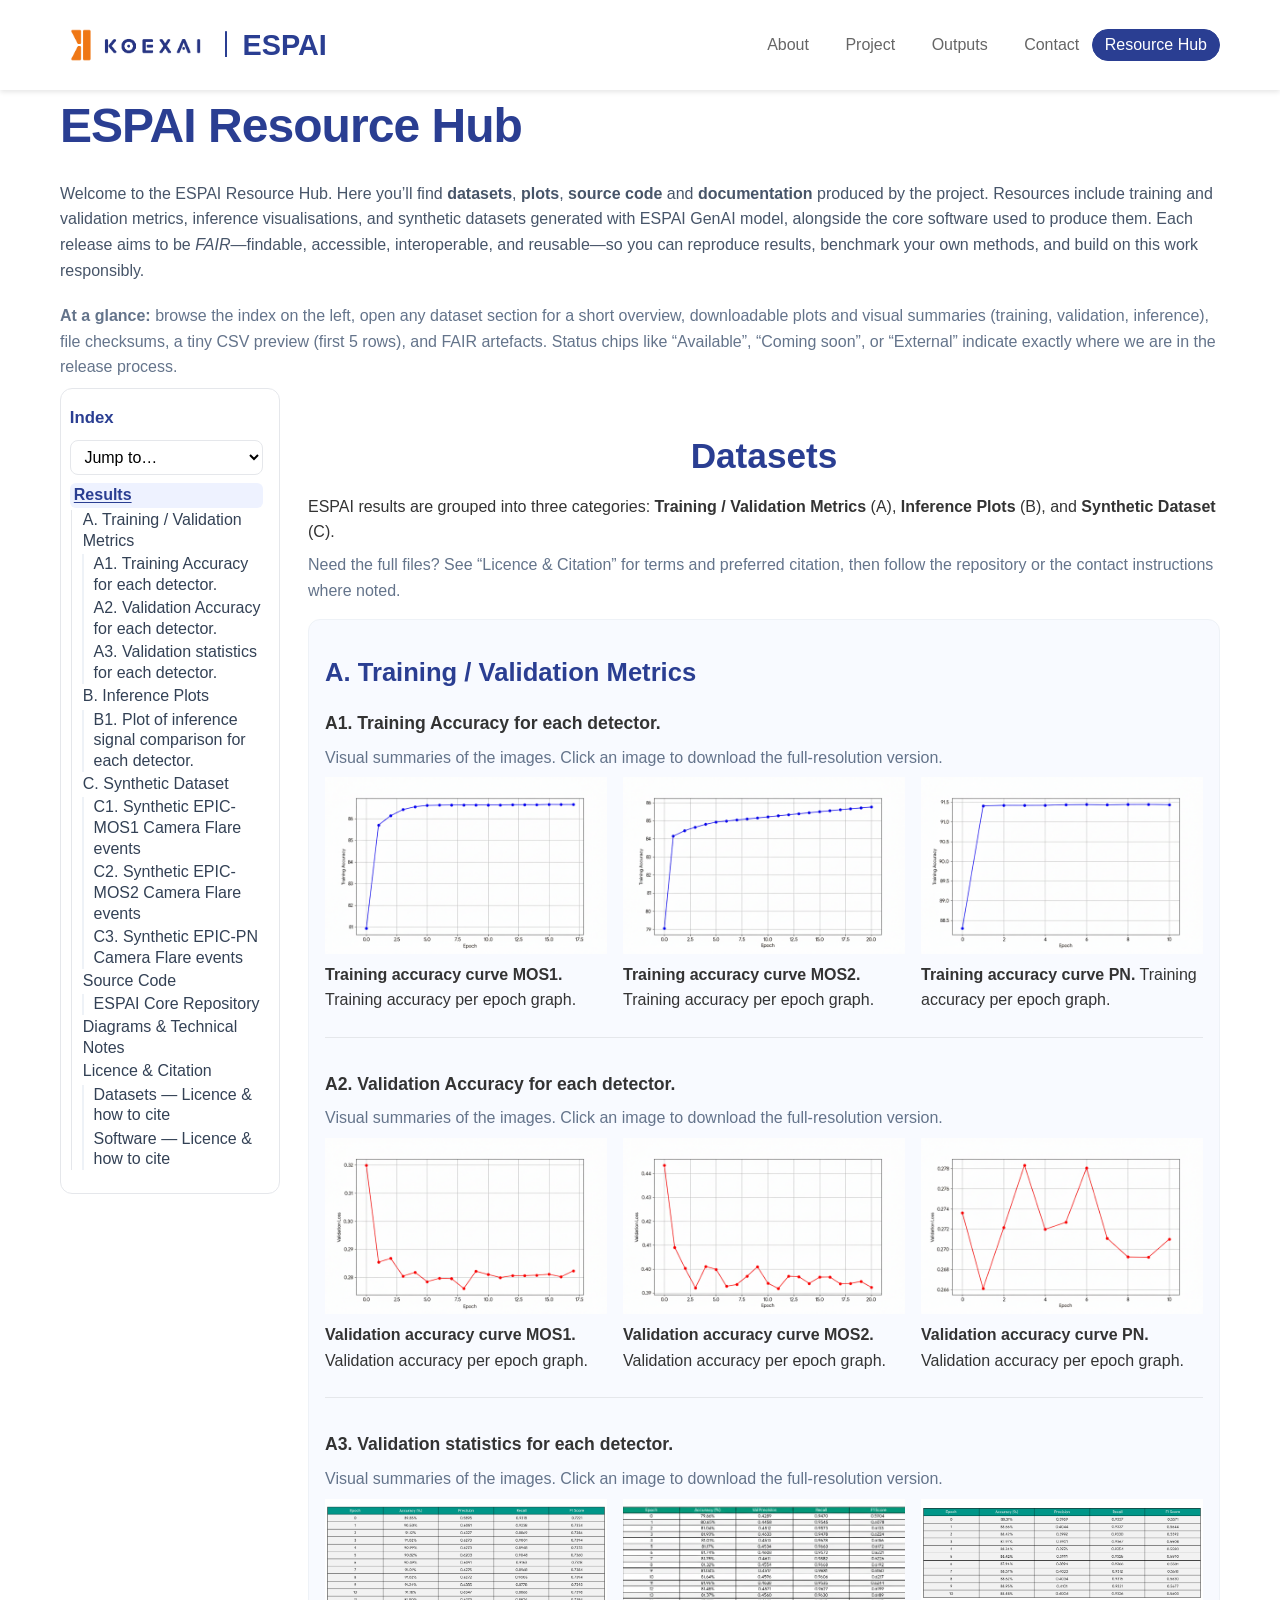
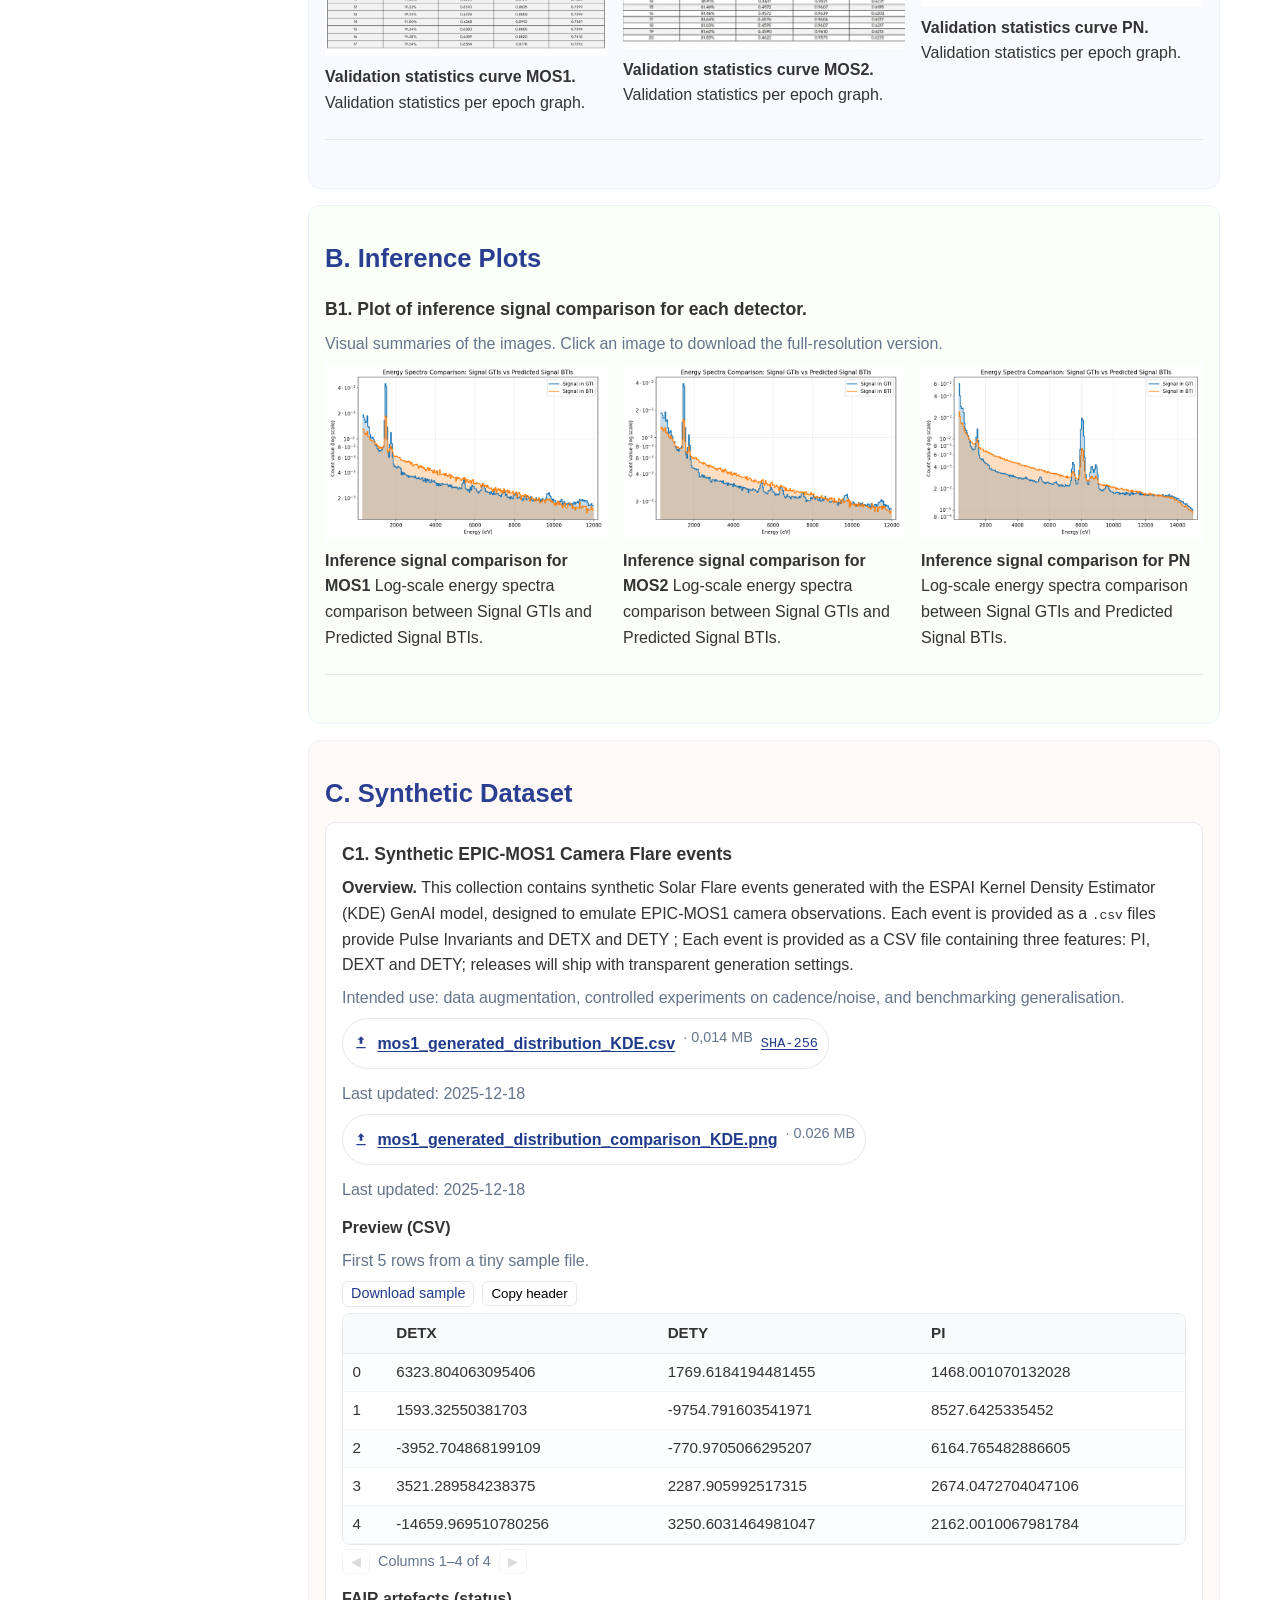
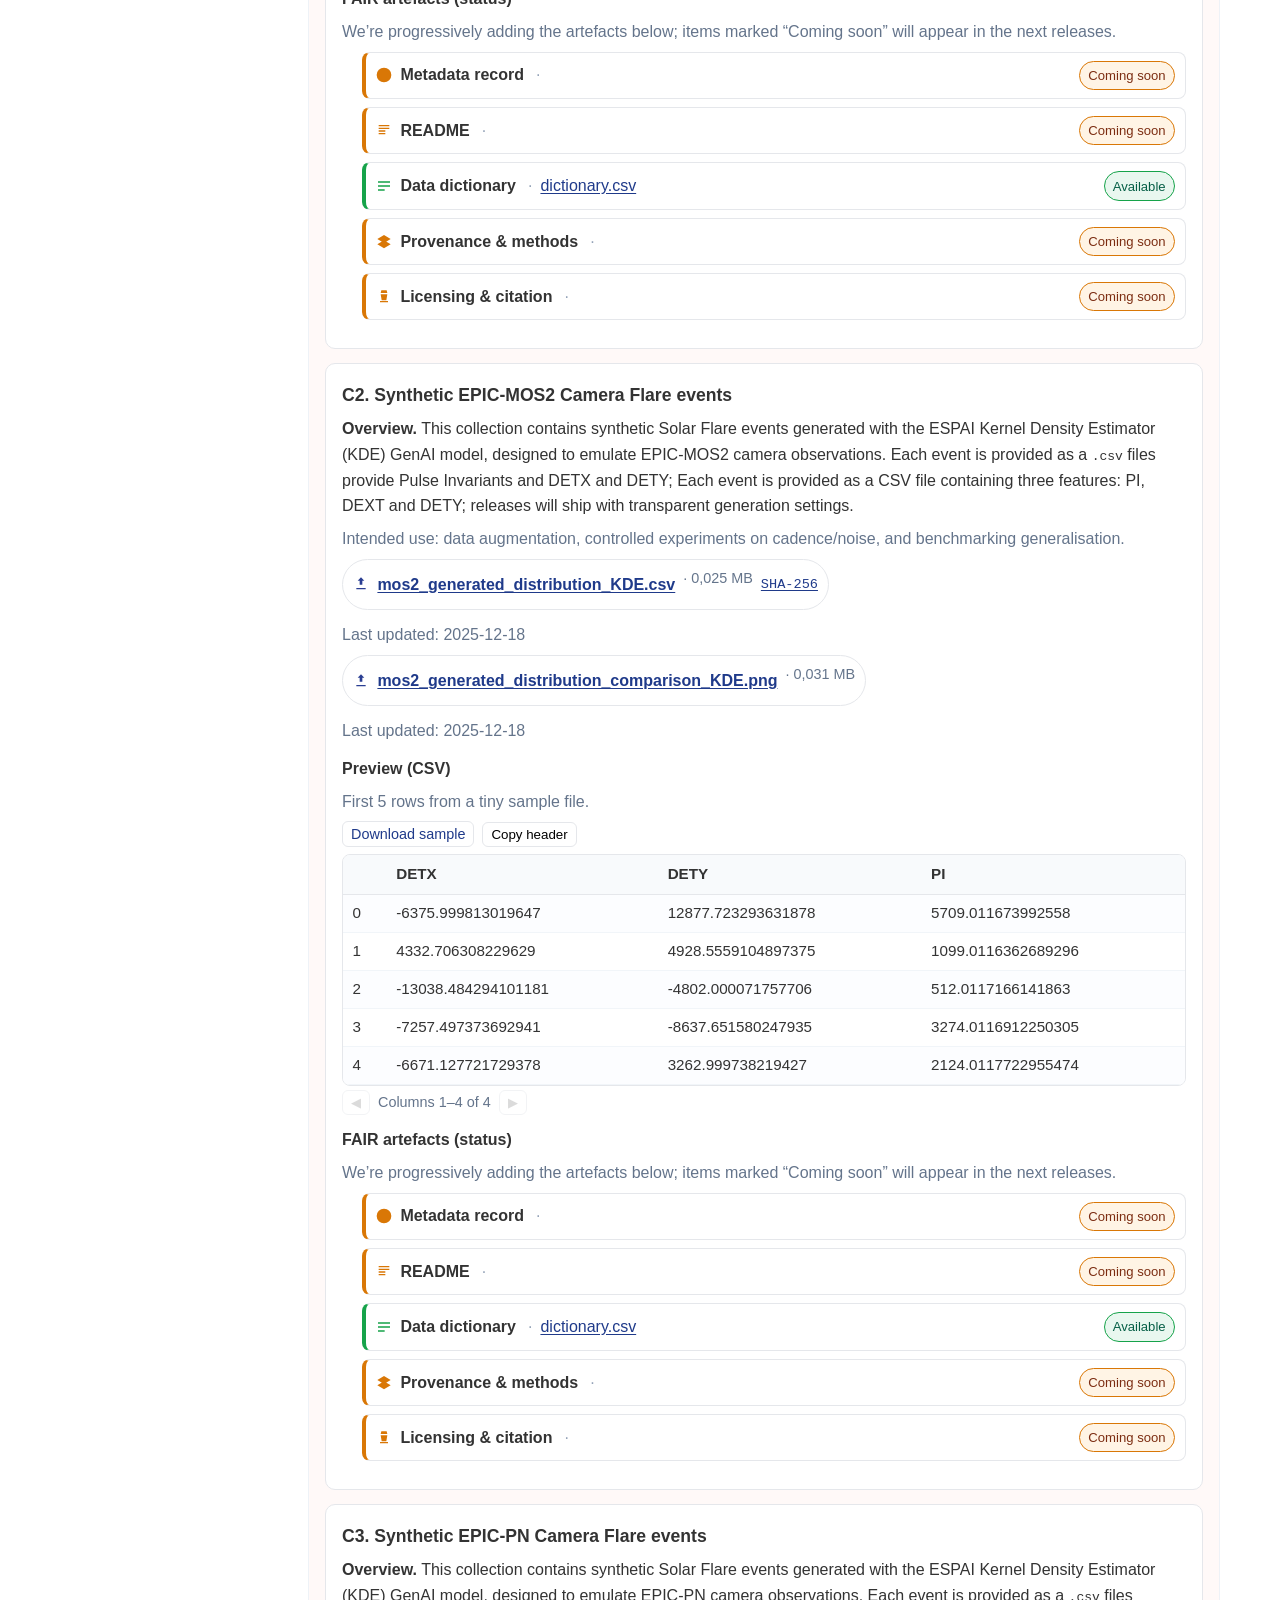
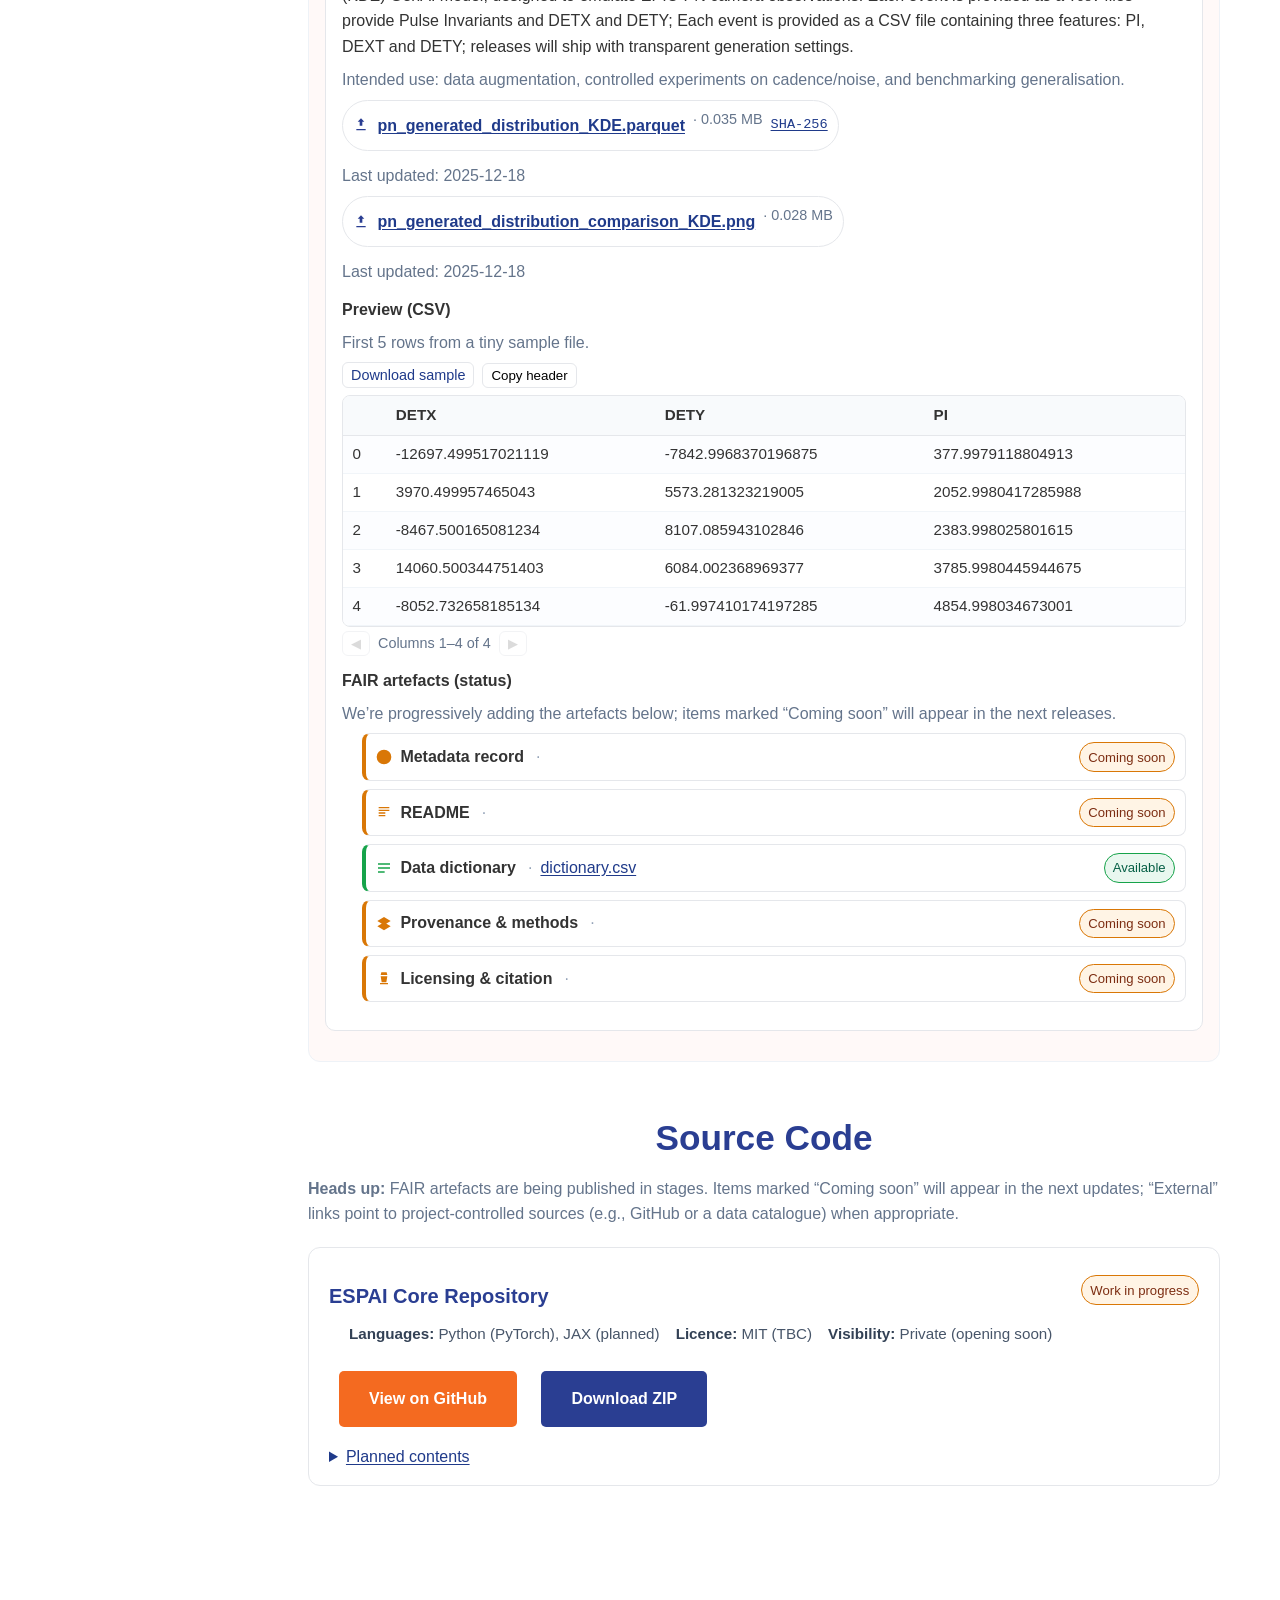
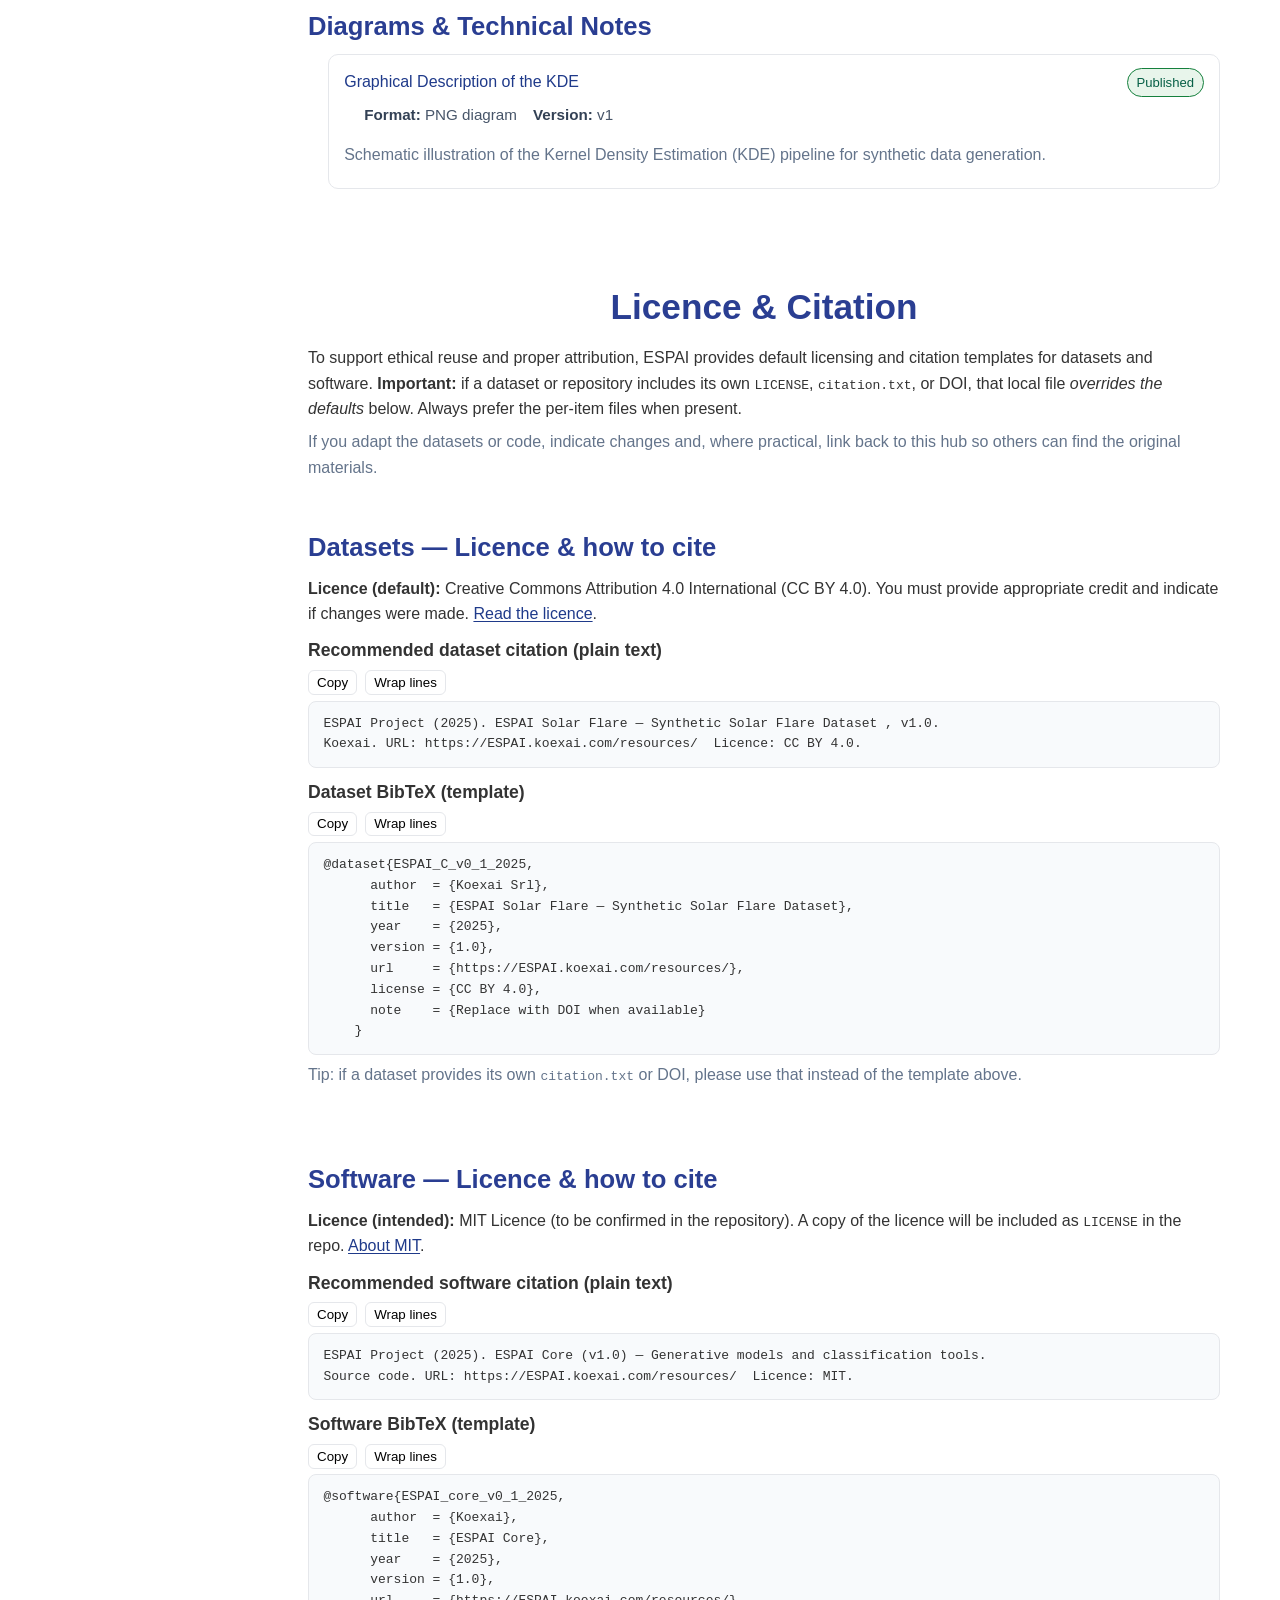
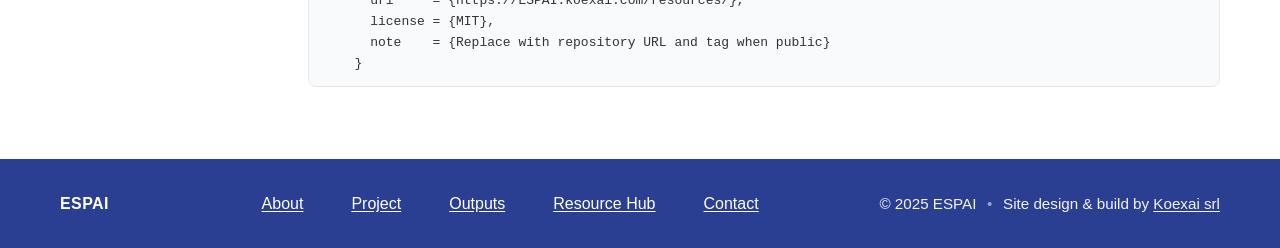
==== commit 86059c89: "homepage updated" ====
--- a/resources/index.html
+++ b/resources/index.html
@@ -492,9 +492,9 @@
             <div class="file-strip" aria-label="Primary files">
               <div class="file-item">
                 <svg viewBox="0 0 24 24" aria-hidden="true"><path d="M5 20h14v-2H5v2zm7-18-5 5h3v6h4V7h3l-5-5z"/></svg>
-                <a href="../resources/datasets/C1/pn_generated_distribution_KDE.csv" download class="name">pn_generated_distribution_KDE.csv</a>
+                <a href="../resources/datasets/C3/pn_generated_distribution_KDE.parquet" download class="name">pn_generated_distribution_KDE.parquet</a>
                 <span class="meta">· 0.035&nbsp;MB </span>
-                <a class="hash" href="../resources/datasets/C1/checksums.txt">SHA-256</a>
+                <a class="hash" href="../resources/datasets/C3/checksums.txt">SHA-256</a>
               </div>
             </div>
             <p class="muted">Last updated: <time datetime="2025-12-18">2025-12-18</time></p>
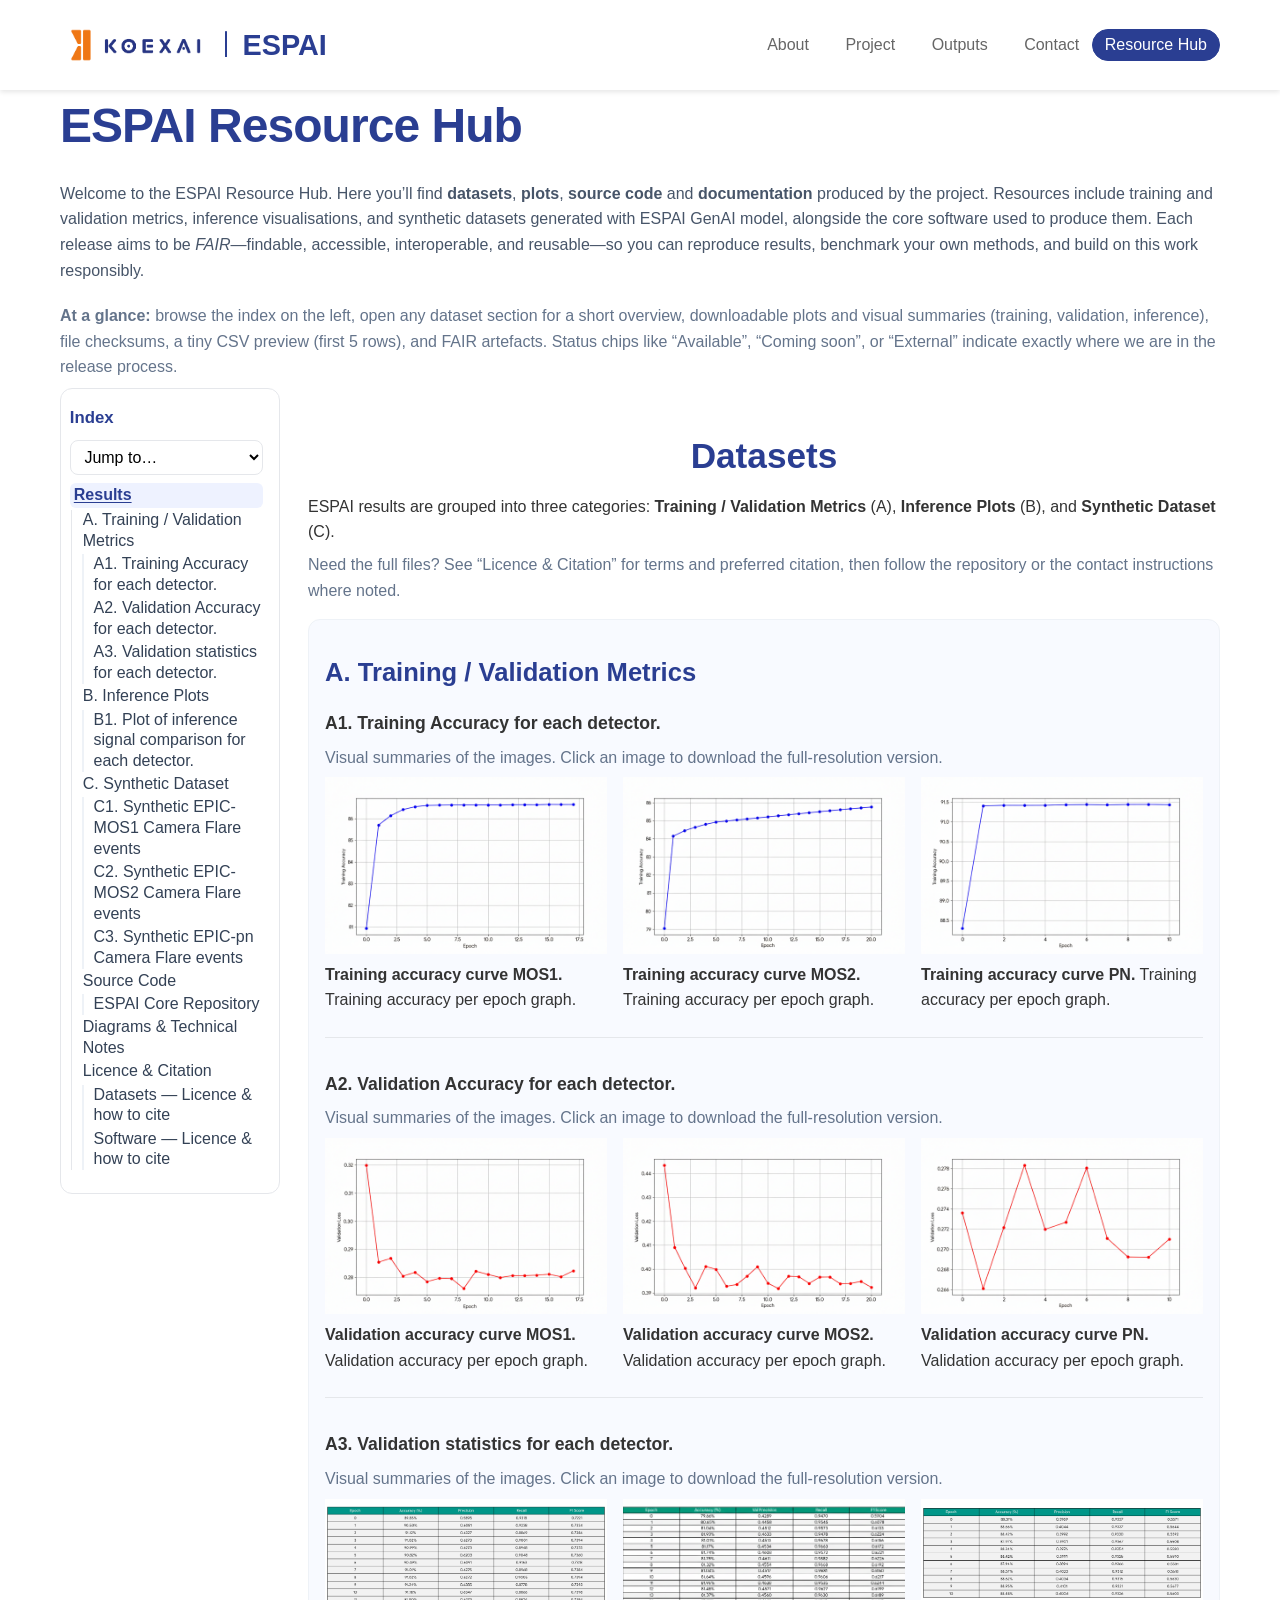
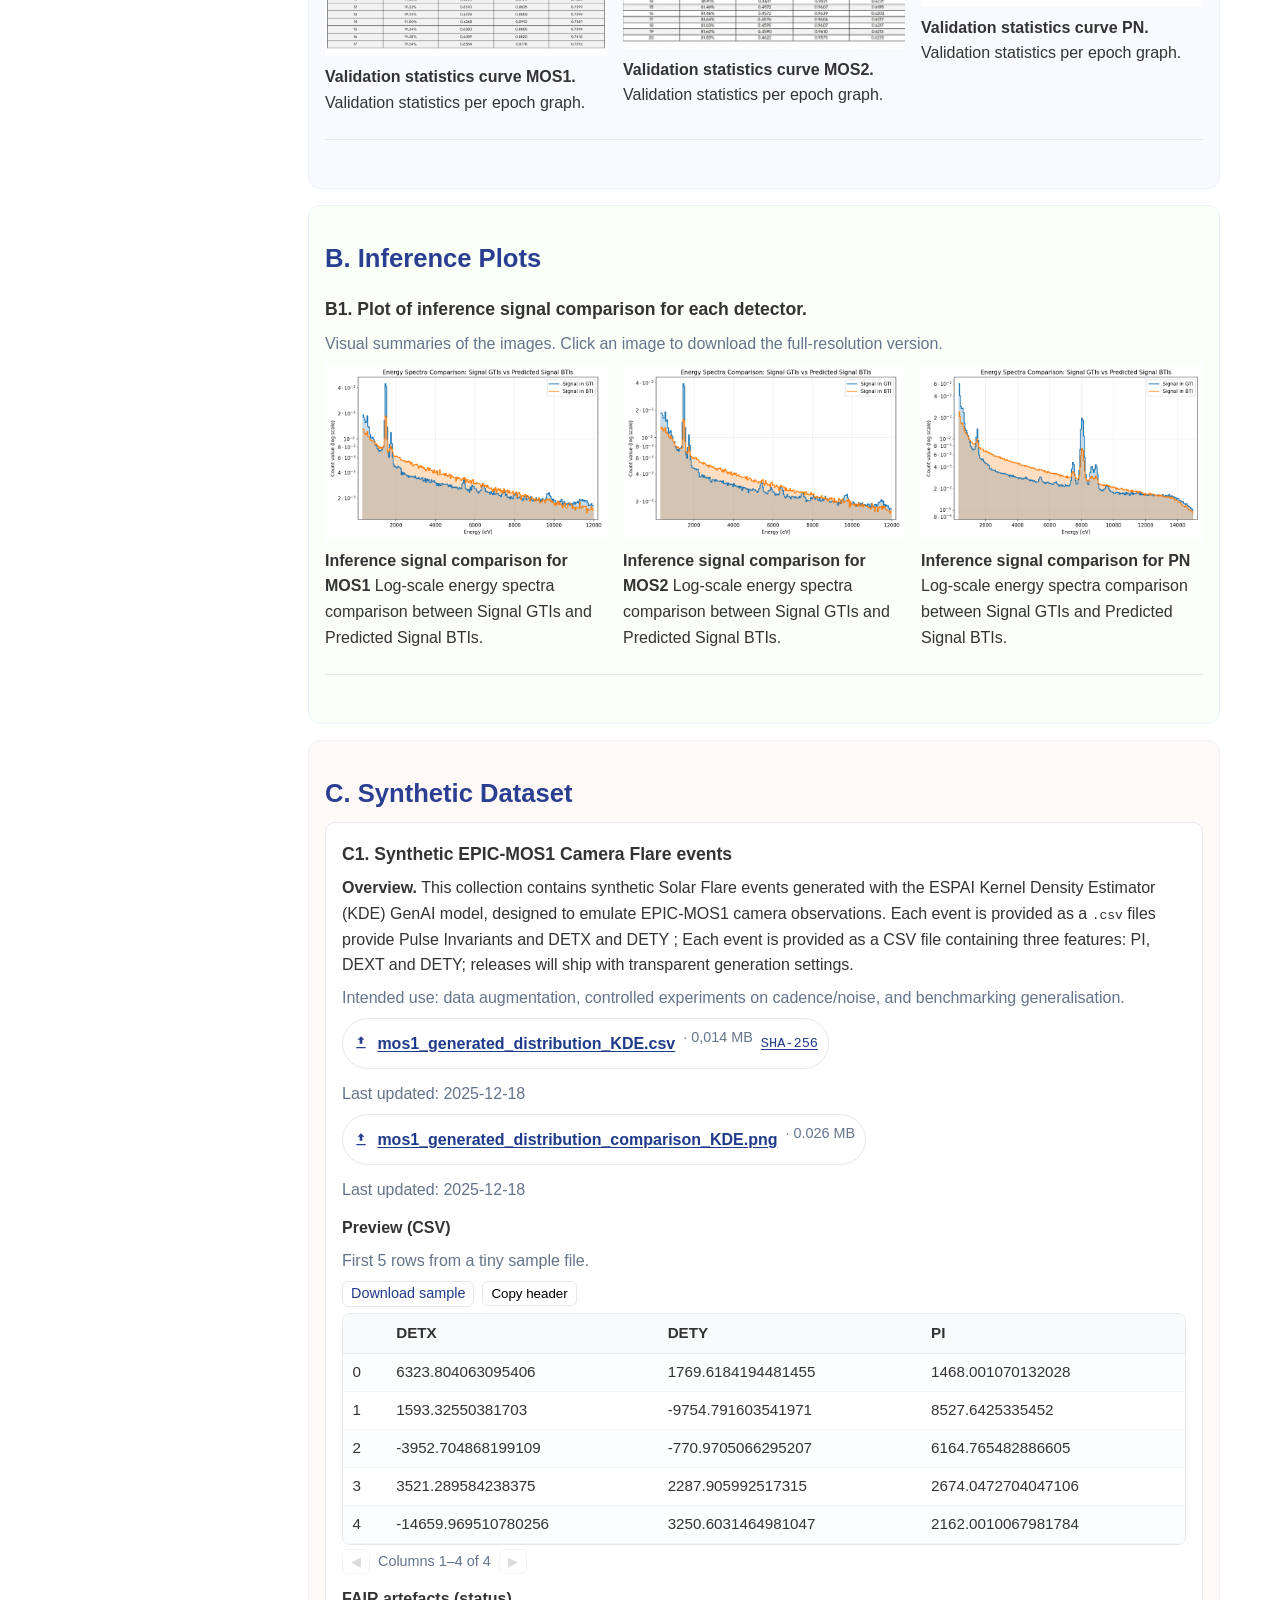
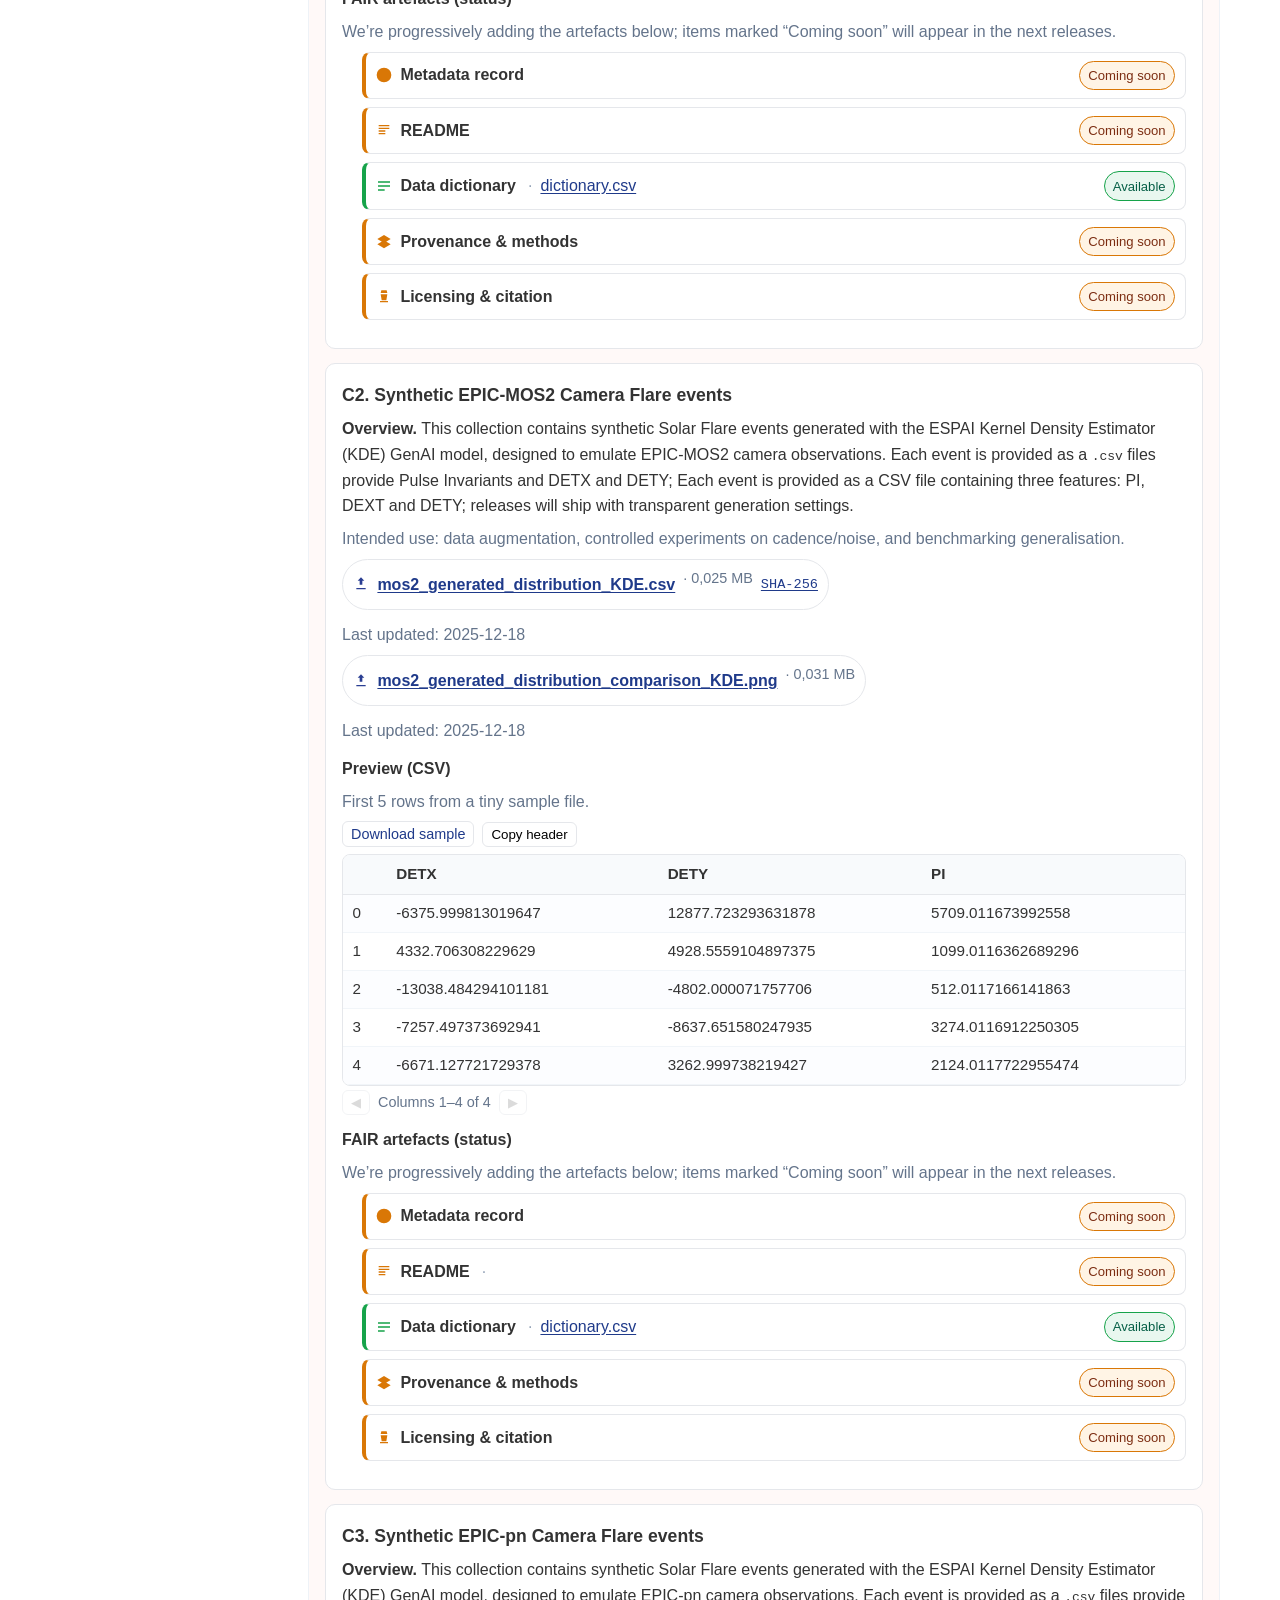
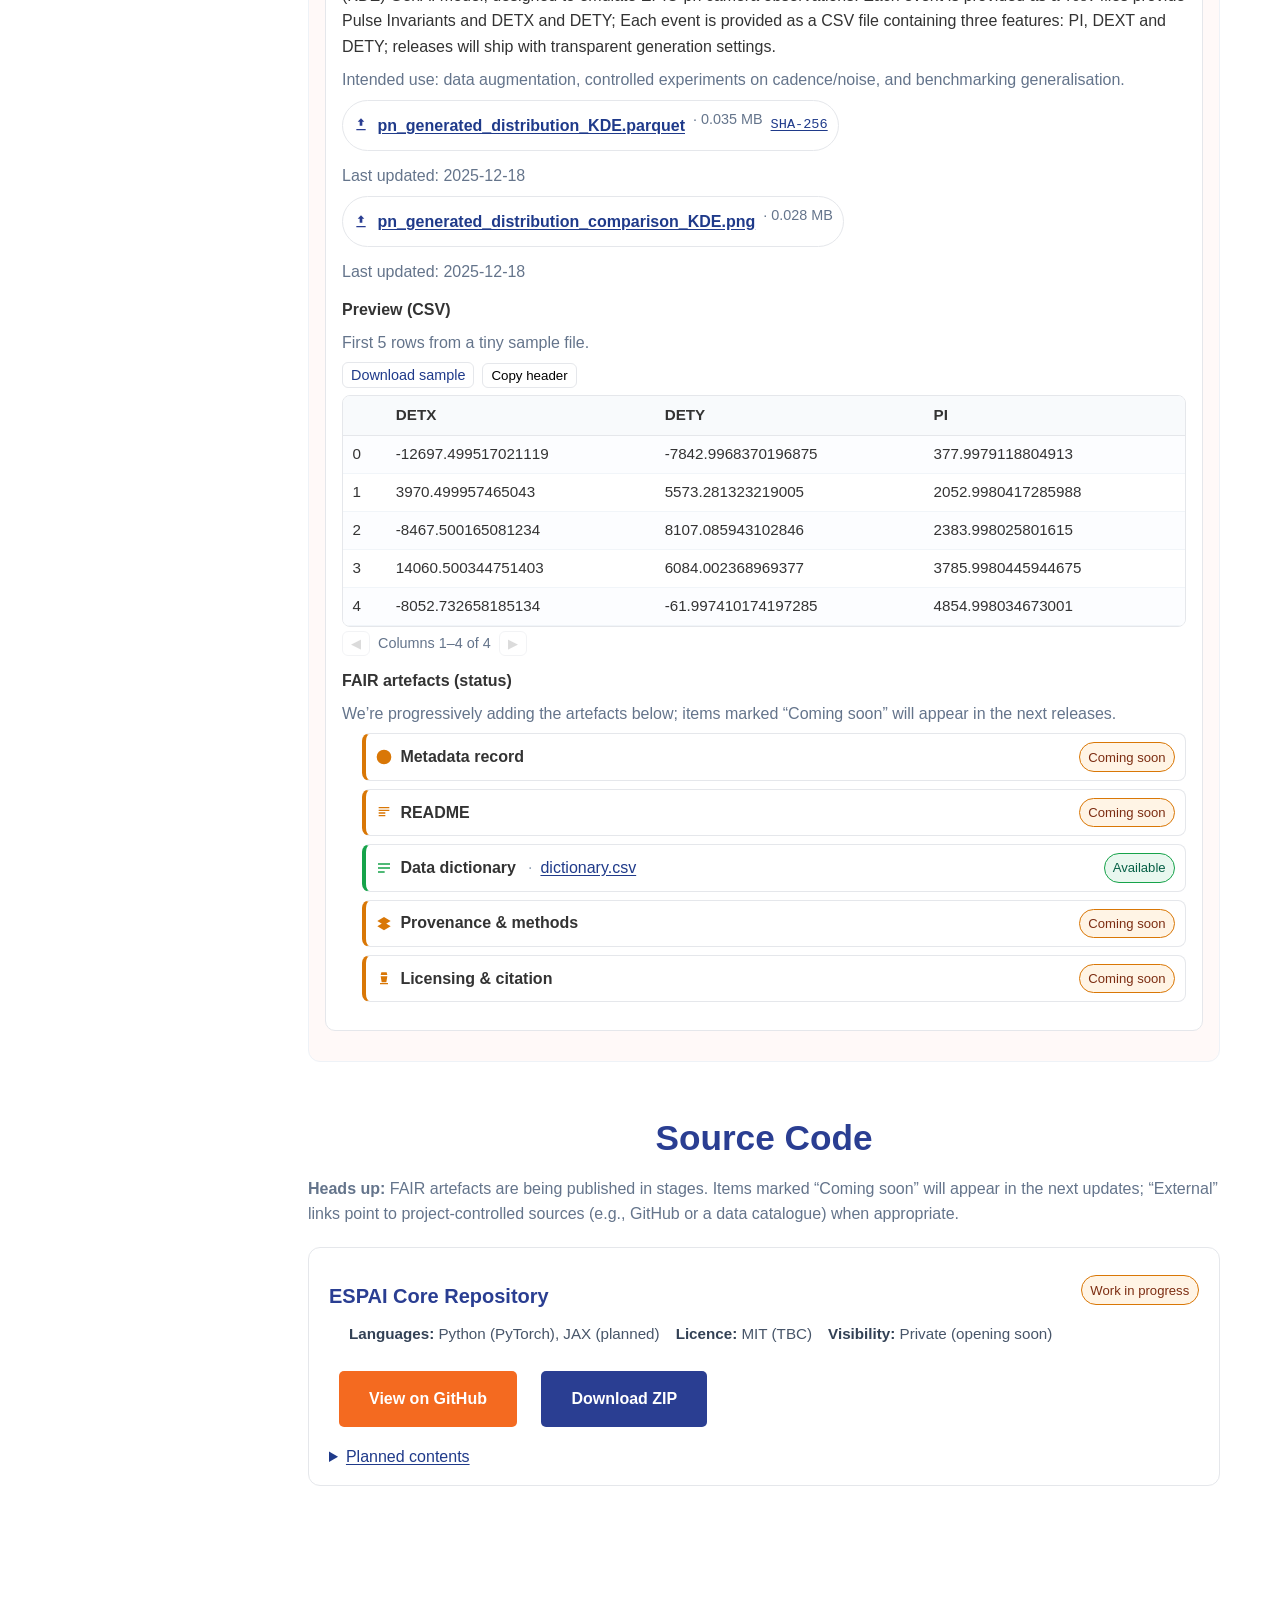
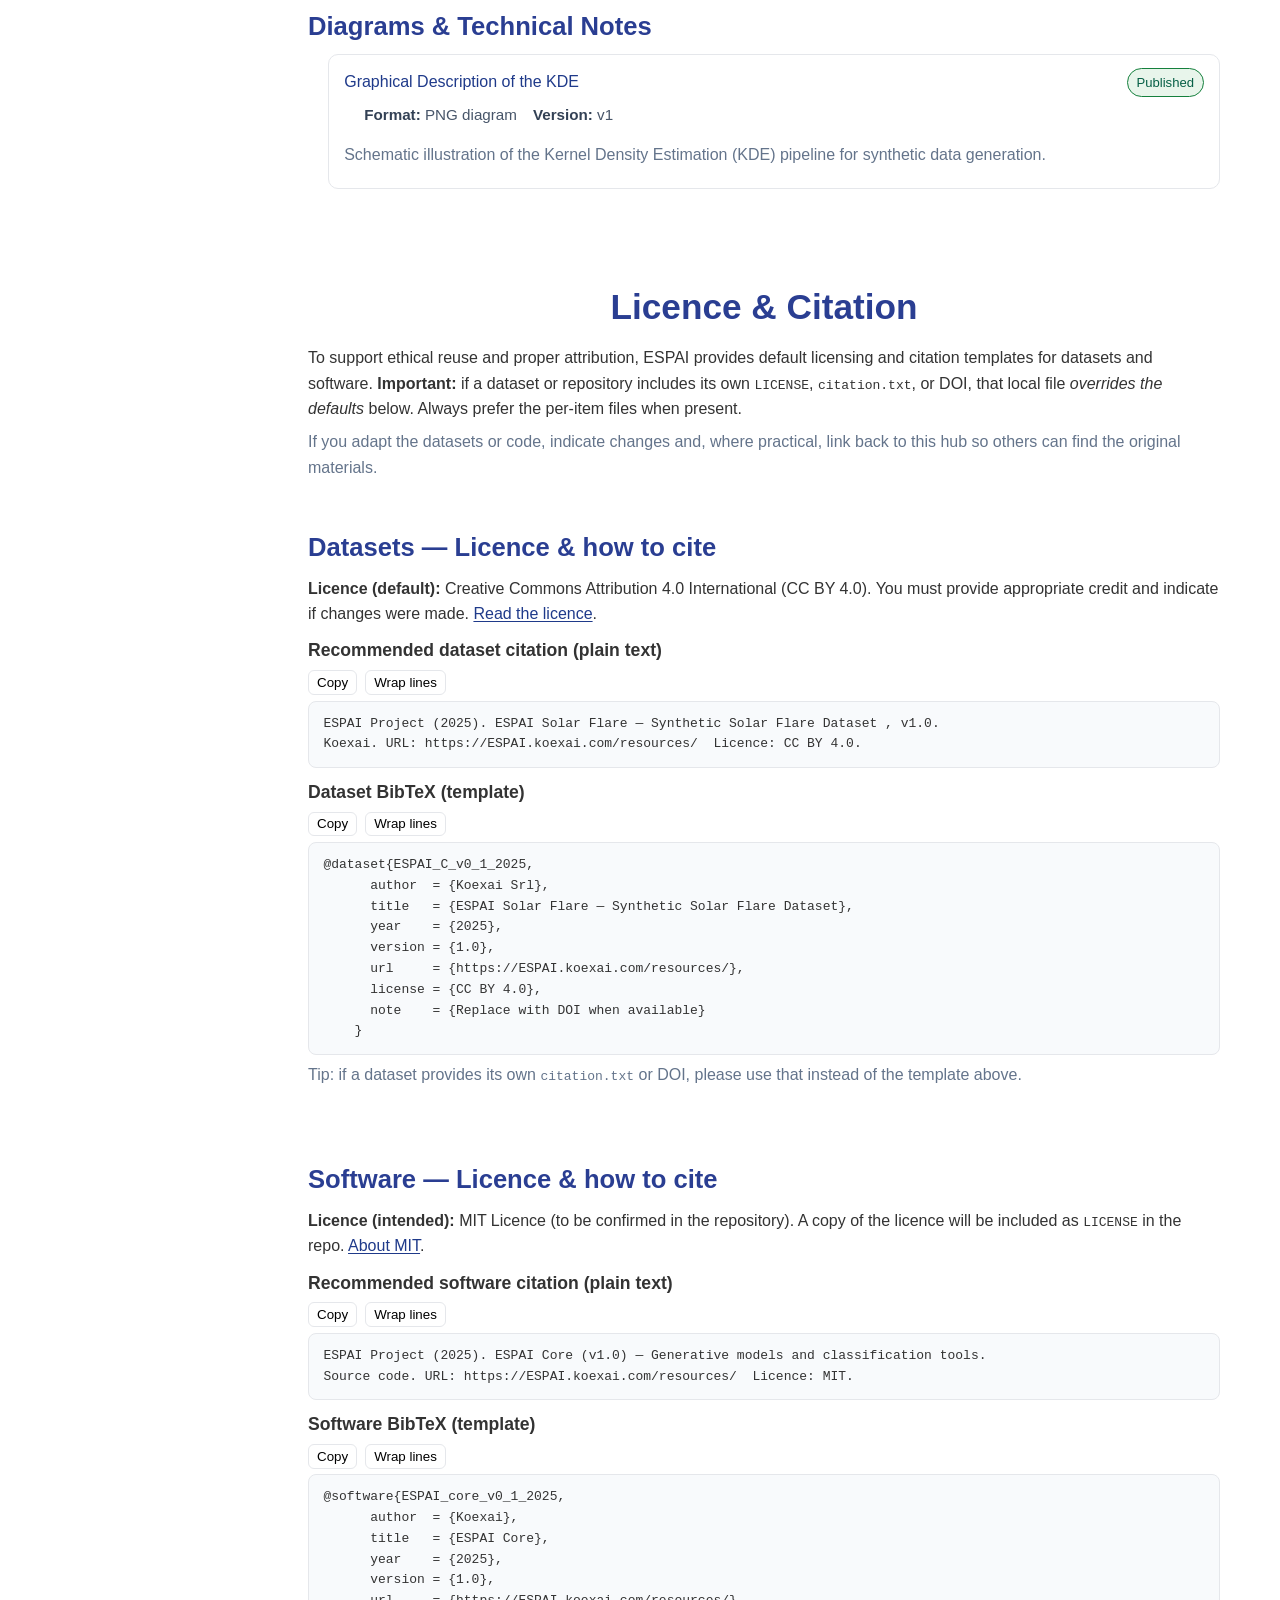
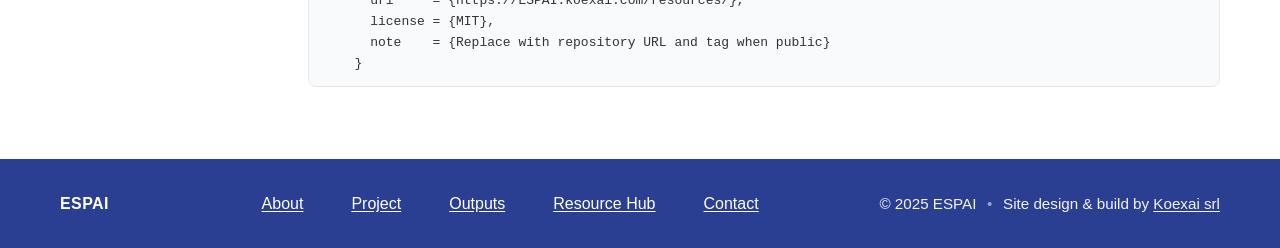
==== commit 9dfa6f91: "update homepage text" ====
--- a/resources/index.html
+++ b/resources/index.html
@@ -68,7 +68,7 @@
               <ul>
                 <li><a href="#C1">C1. Synthetic EPIC-MOS1 Camera Flare events</a></li>
                 <li><a href="#C2">C2. Synthetic EPIC-MOS2 Camera Flare events</a></li>
-                <li><a href="#C3">C3. Synthetic EPIC-PN Camera Flare events</a></li>
+                <li><a href="#C3">C3. Synthetic EPIC-pn Camera Flare events</a></li>
               </ul>
             <li><a href="#code">Source Code</a>
               <ul>
@@ -360,14 +360,14 @@
             <ul class="fair-checklist">
               <li class="fair-item" data-status="soon">
                 <span class="icon" aria-hidden="true"><svg viewBox="0 0 24 24"><path d="M12 1a11 11 0 1 0 11 11A11.013 11.013 0 0 0 12 1Zm1 11V6h-2v8h7v-2Z"/></svg></span>
-                <span class="name">Metadata record</span> <span class="sep">·</span>
+                <span class="name">Metadata record</span> <span class="sep"></span>
                 <!--<a href="../resources/datasets/C1/metadata.json">metadata.json</a>-->
                 <span class="state"></span>
               </li>
 
               <li class="fair-item" data-status="soon">
                 <span class="icon" aria-hidden="true"><svg viewBox="0 0 24 24"><path d="M4 3h16v2H4zm0 4h16v2H4zm0 4h10v2H4zm0 4h10v2H4z"/></svg></span>
-                <span class="name">README</span> <span class="sep">·</span>
+                <span class="name">README</span> <span class="sep"></span>
                 <!--<a href="../resources/datasets/C1/README.md">README.md</a>-->
                 <span class="state"></span>
               </li>
@@ -381,14 +381,14 @@
 
               <li class="fair-item" data-status="soon">
                 <span class="icon" aria-hidden="true"><svg viewBox="0 0 24 24"><path d="M12 3 2 9l10 6 10-6-10-6Zm0 8L2 17l10 6 10-6-10-6Z"/></svg></span>
-                <span class="name">Provenance &amp; methods</span> <span class="sep">·</span>
+                <span class="name">Provenance &amp; methods</span> <span class="sep"></span>
                 <!--<a href="../resources/datasets/C1/provenance.md">provenance.md</a> -->
                 <span class="state"></span>
               </li>
 
               <li class="fair-item" data-status="soon">
                 <span class="icon" aria-hidden="true"><svg viewBox="0 0 24 24"><path d="M6 20h12v-2H6v2ZM8 2h8l1 4H7l1-4Zm-1 6h10l-1.5 9h-7L7 8Z"/></svg></span>
-                <span class="name">Licensing &amp; citation</span> <span class="sep">·</span>
+                <span class="name">Licensing &amp; citation</span> <span class="sep"></span>
                 <!--<a href="/resources/datasets/C1/LICENSE">LICENCE</a> · <a href="/resources/datasets/C1/citation.txt">citation.txt</a>-->
                 <span class="state"></span>
               </li>
@@ -441,7 +441,7 @@
             <ul class="fair-checklist">
               <li class="fair-item" data-status="soon">
                 <span class="icon" aria-hidden="true"><svg viewBox="0 0 24 24"><path d="M12 1a11 11 0 1 0 11 11A11.013 11.013 0 0 0 12 1Zm1 11V6h-2v8h7v-2Z"/></svg></span>
-                <span class="name">Metadata record</span> <span class="sep">·</span>
+                <span class="name">Metadata record</span> <span class="sep"></span>
                 <!--<a href="../resources/datasets/C1/metadata.json">metadata.json</a>-->
                 <span class="state"></span>
               </li>
@@ -462,14 +462,14 @@
 
               <li class="fair-item" data-status="soon">
                 <span class="icon" aria-hidden="true"><svg viewBox="0 0 24 24"><path d="M12 3 2 9l10 6 10-6-10-6Zm0 8L2 17l10 6 10-6-10-6Z"/></svg></span>
-                <span class="name">Provenance &amp; methods</span> <span class="sep">·</span>
+                <span class="name">Provenance &amp; methods</span> <span class="sep"></span>
                 <!--<a href="../resources/datasets/C1/provenance.md">provenance.md</a>-->
                 <span class="state"></span>
               </li>
 
               <li class="fair-item" data-status="soon">
                 <span class="icon" aria-hidden="true"><svg viewBox="0 0 24 24"><path d="M6 20h12v-2H6v2ZM8 2h8l1 4H7l1-4Zm-1 6h10l-1.5 9h-7L7 8Z"/></svg></span>
-                <span class="name">Licensing &amp; citation</span> <span class="sep">·</span>
+                <span class="name">Licensing &amp; citation</span> <span class="sep"></span>
                 <!--<a href="/resources/datasets/C1/LICENSE">LICENCE</a> · <a href="/resources/datasets/C1/citation.txt">citation.txt</a>-->
                 <span class="state"></span>
               </li>
@@ -482,10 +482,10 @@
               </li> -->
             </ul>   
         </article>
-        <!-- C3 SYNTHETIC PN -->
+        <!-- C3 SYNTHETIC pn -->
         <article id="C3" class="dataset frame" aria-labelledby="C3-heading">
-          <h4 id="C3-heading">C3. Synthetic EPIC-PN Camera Flare events</h4>
-            <p><strong>Overview.</strong> This collection contains synthetic Solar Flare events generated with the ESPAI Kernel Density Estimator (KDE) GenAI model, designed to emulate EPIC-PN camera observations. Each event is provided as a <code>.csv</code> files provide Pulse Invariants and DETX and DETY; Each event is provided as a CSV file containing three features: PI, DEXT and DETY; releases will ship with transparent generation settings.</p>
+          <h4 id="C3-heading">C3. Synthetic EPIC-pn Camera Flare events</h4>
+            <p><strong>Overview.</strong> This collection contains synthetic Solar Flare events generated with the ESPAI Kernel Density Estimator (KDE) GenAI model, designed to emulate EPIC-pn camera observations. Each event is provided as a <code>.csv</code> files provide Pulse Invariants and DETX and DETY; Each event is provided as a CSV file containing three features: PI, DEXT and DETY; releases will ship with transparent generation settings.</p>
             <p class="muted">Intended use: data augmentation, controlled experiments on cadence/noise, and benchmarking generalisation.</p>
 
           <h5 class="visually-hidden">Primary files</h5>
@@ -521,14 +521,14 @@
             <ul class="fair-checklist">
               <li class="fair-item" data-status="soon">
                 <span class="icon" aria-hidden="true"><svg viewBox="0 0 24 24"><path d="M12 1a11 11 0 1 0 11 11A11.013 11.013 0 0 0 12 1Zm1 11V6h-2v8h7v-2Z"/></svg></span>
-                <span class="name">Metadata record</span> <span class="sep">·</span>
+                <span class="name">Metadata record</span> <span class="sep"></span>
                 <!--<a href="../resources/datasets/C1/metadata.json">metadata.json</a>-->
                 <span class="state"></span>
               </li>
 
               <li class="fair-item" data-status="soon">
                 <span class="icon" aria-hidden="true"><svg viewBox="0 0 24 24"><path d="M4 3h16v2H4zm0 4h16v2H4zm0 4h10v2H4zm0 4h10v2H4z"/></svg></span>
-                <span class="name">README</span> <span class="sep">·</span>
+                <span class="name">README</span> <span class="sep"></span>
                 <!--<a href="../resources/datasets/C1/README.md">README.md</a>-->
                 <span class="state"></span>
               </li>
@@ -542,14 +542,14 @@
 
               <li class="fair-item" data-status="soon">
                 <span class="icon" aria-hidden="true"><svg viewBox="0 0 24 24"><path d="M12 3 2 9l10 6 10-6-10-6Zm0 8L2 17l10 6 10-6-10-6Z"/></svg></span>
-                <span class="name">Provenance &amp; methods</span> <span class="sep">·</span>
+                <span class="name">Provenance &amp; methods</span> <span class="sep"></span>
                 <!--<a href="../resources/datasets/C1/provenance.md">provenance.md</a>-->
                 <span class="state"></span>
               </li>
 
               <li class="fair-item" data-status="soon">
                 <span class="icon" aria-hidden="true"><svg viewBox="0 0 24 24"><path d="M6 20h12v-2H6v2ZM8 2h8l1 4H7l1-4Zm-1 6h10l-1.5 9h-7L7 8Z"/></svg></span>
-                <span class="name">Licensing &amp; citation</span> <span class="sep">·</span>
+                <span class="name">Licensing &amp; citation</span> <span class="sep"></span>
                 <!--<a href="/resources/datasets/C1/LICENSE">LICENCE</a> · <a href="/resources/datasets/C1/citation.txt">citation.txt</a>-->
                 <span class="state"></span>
               </li>
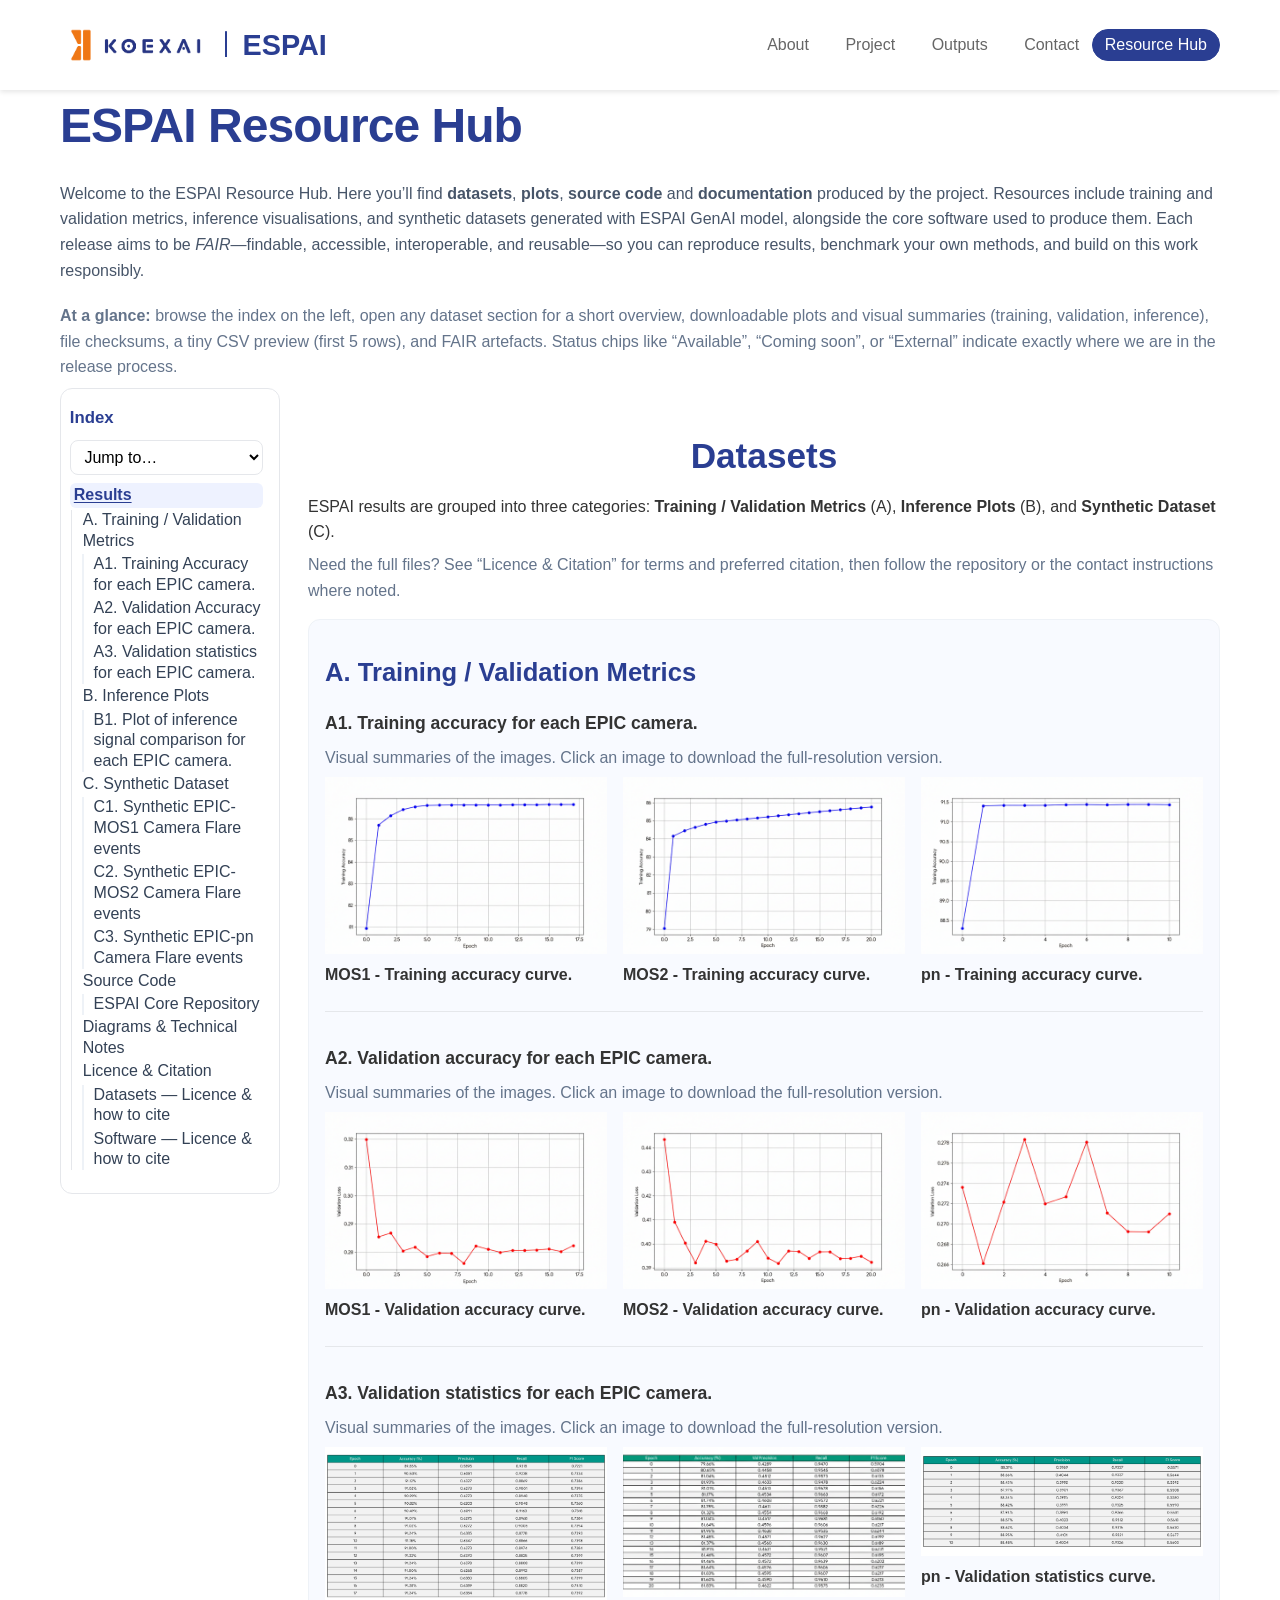
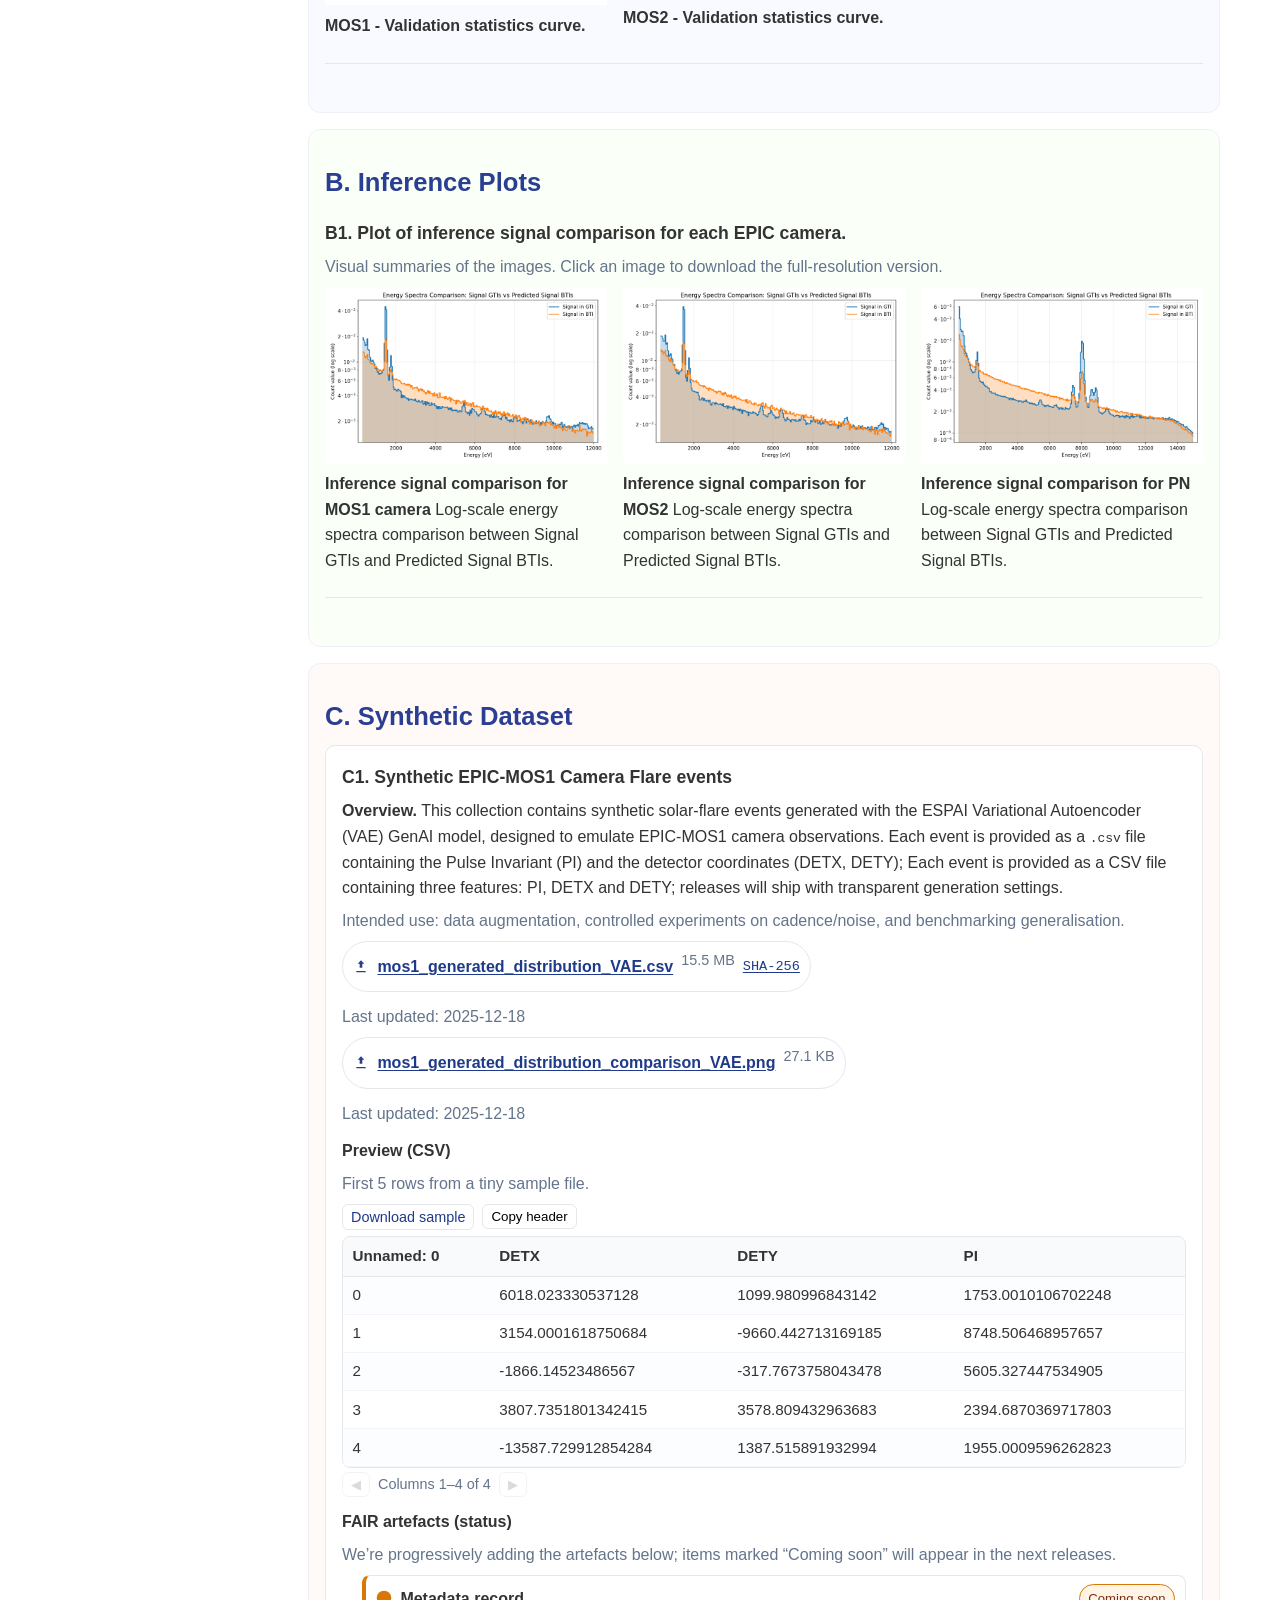
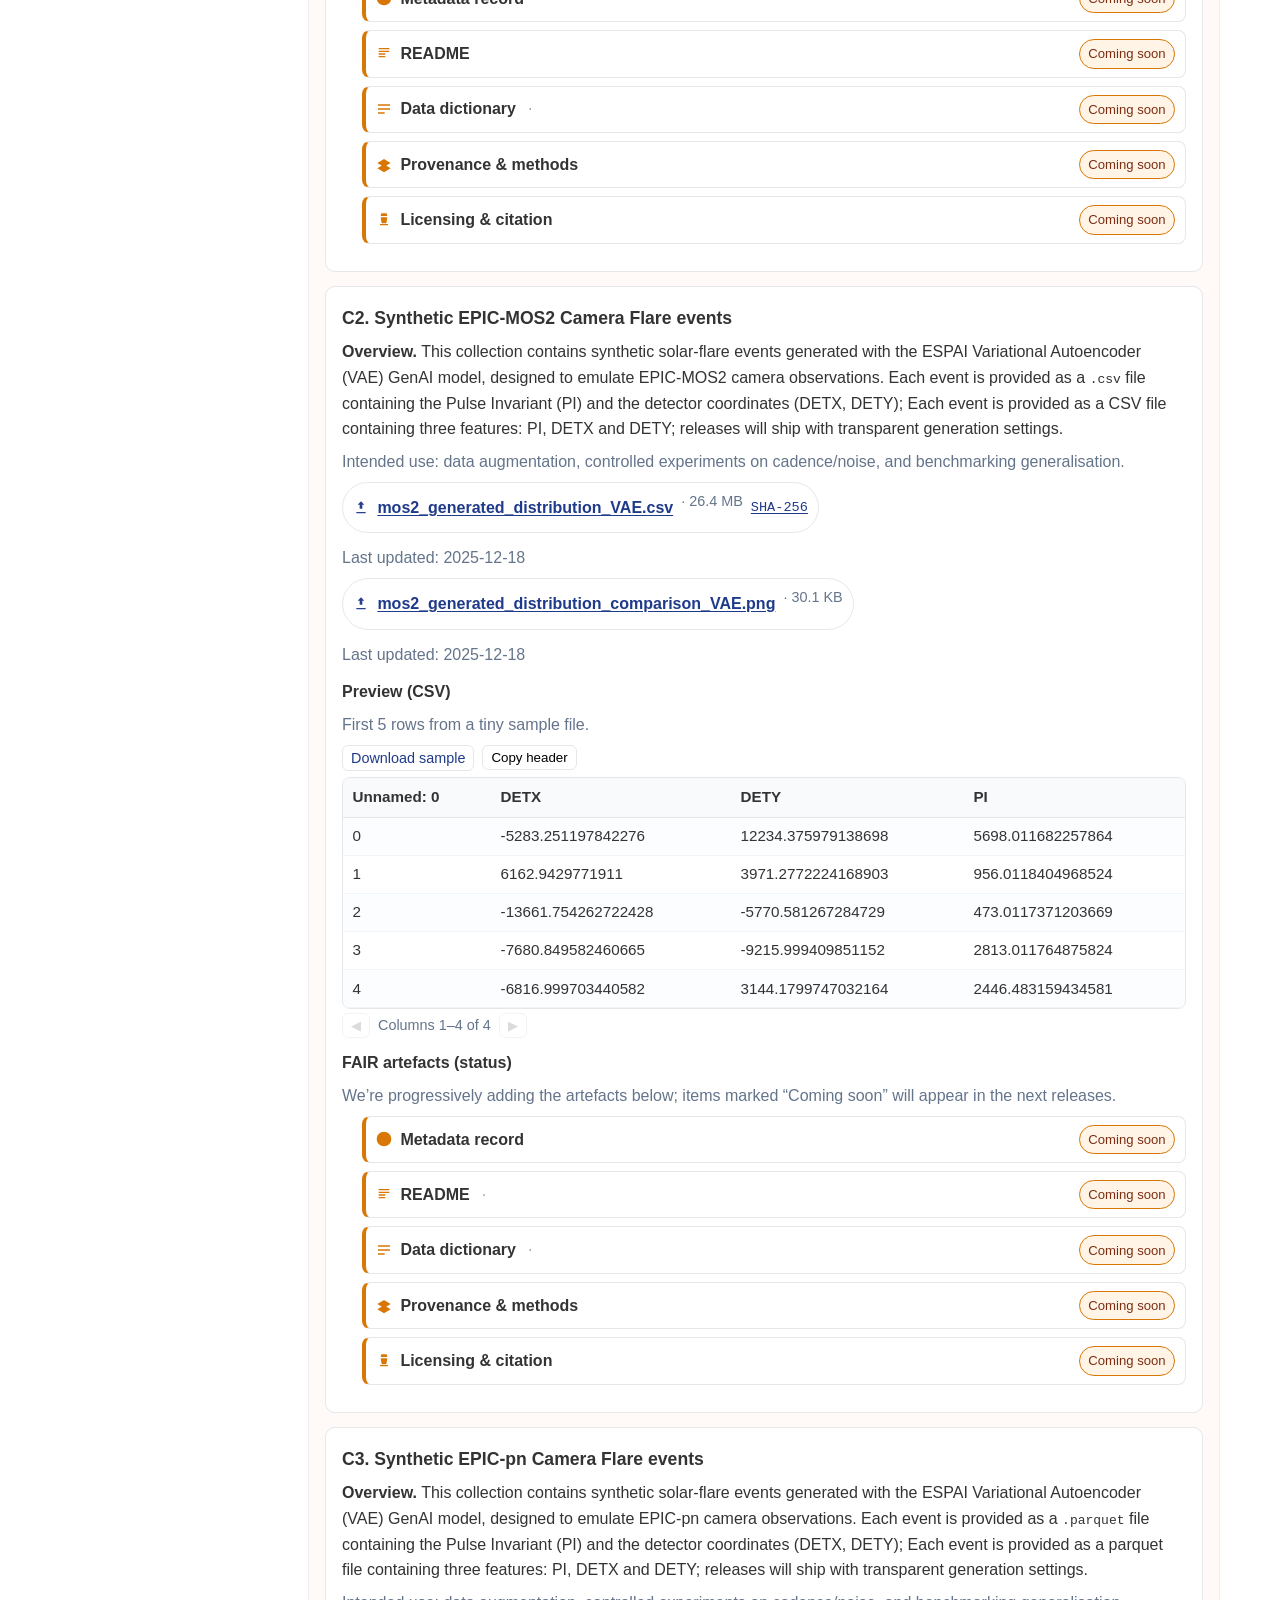
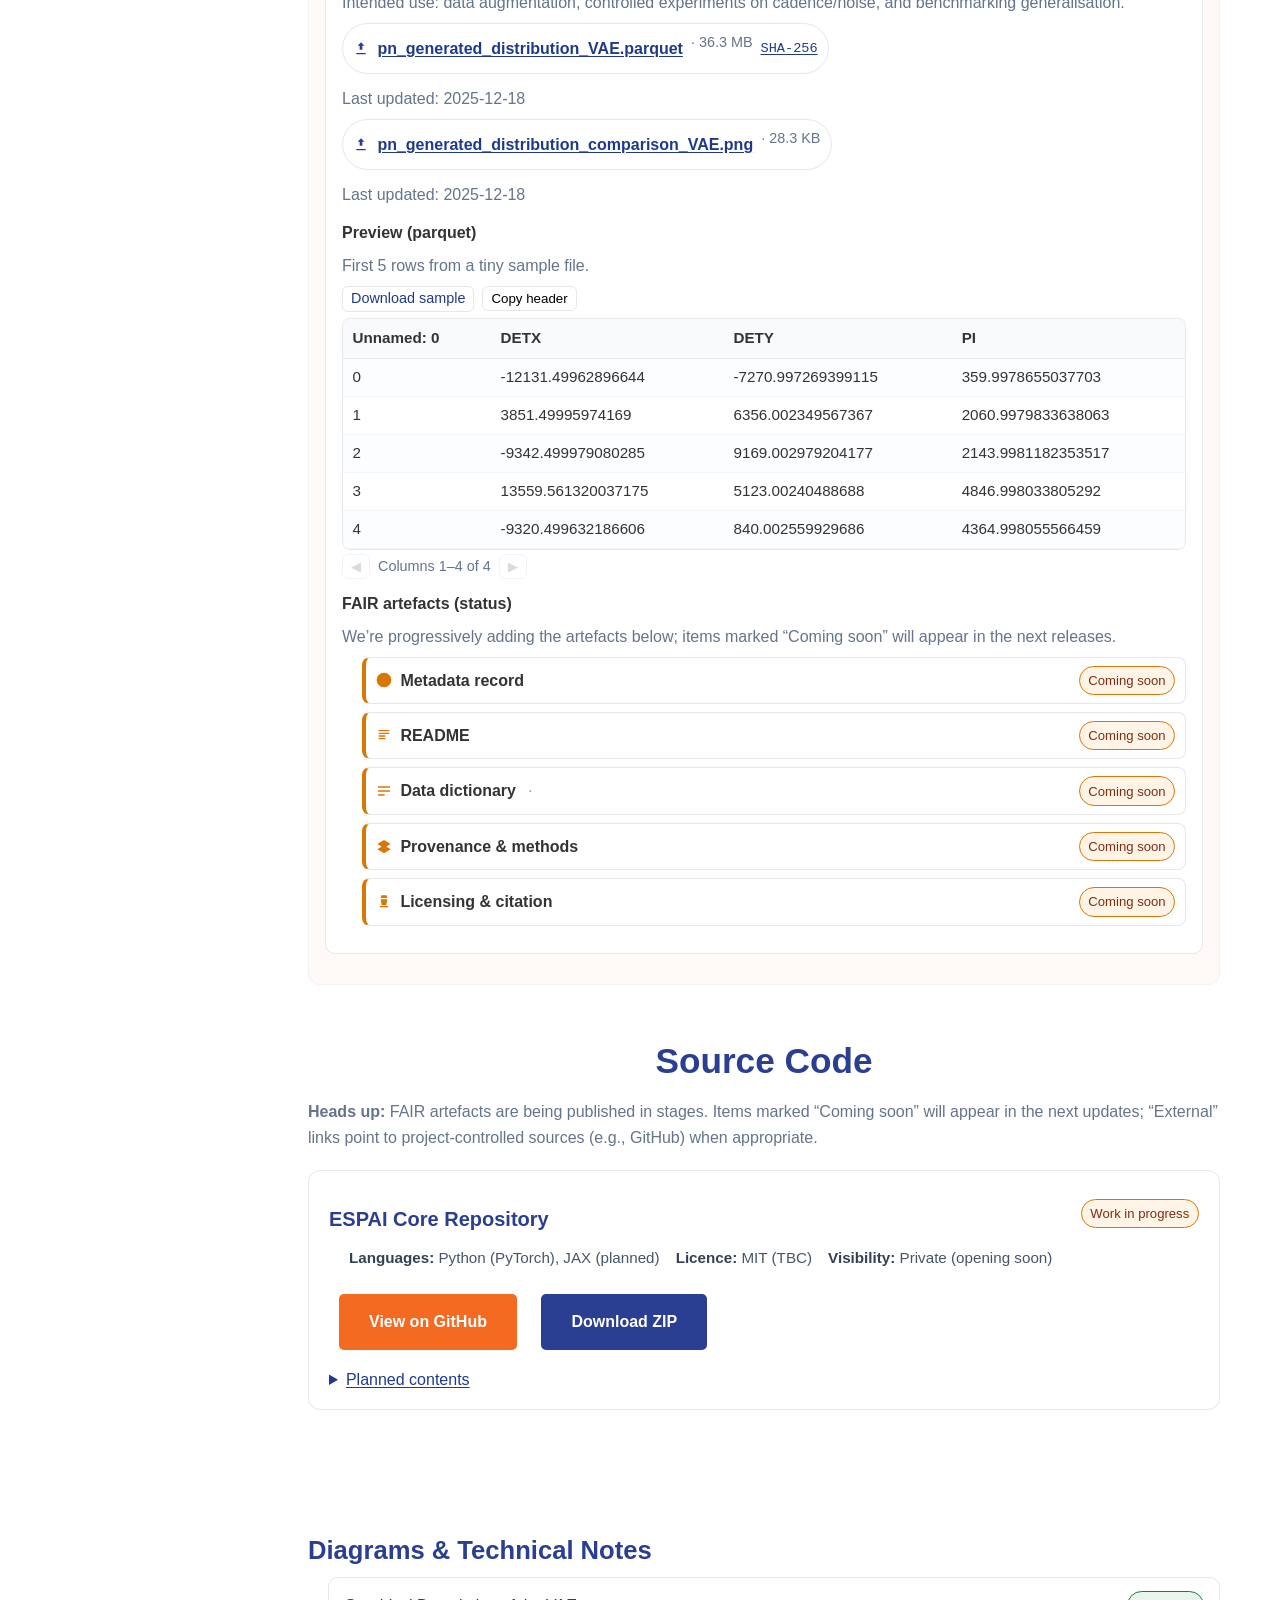
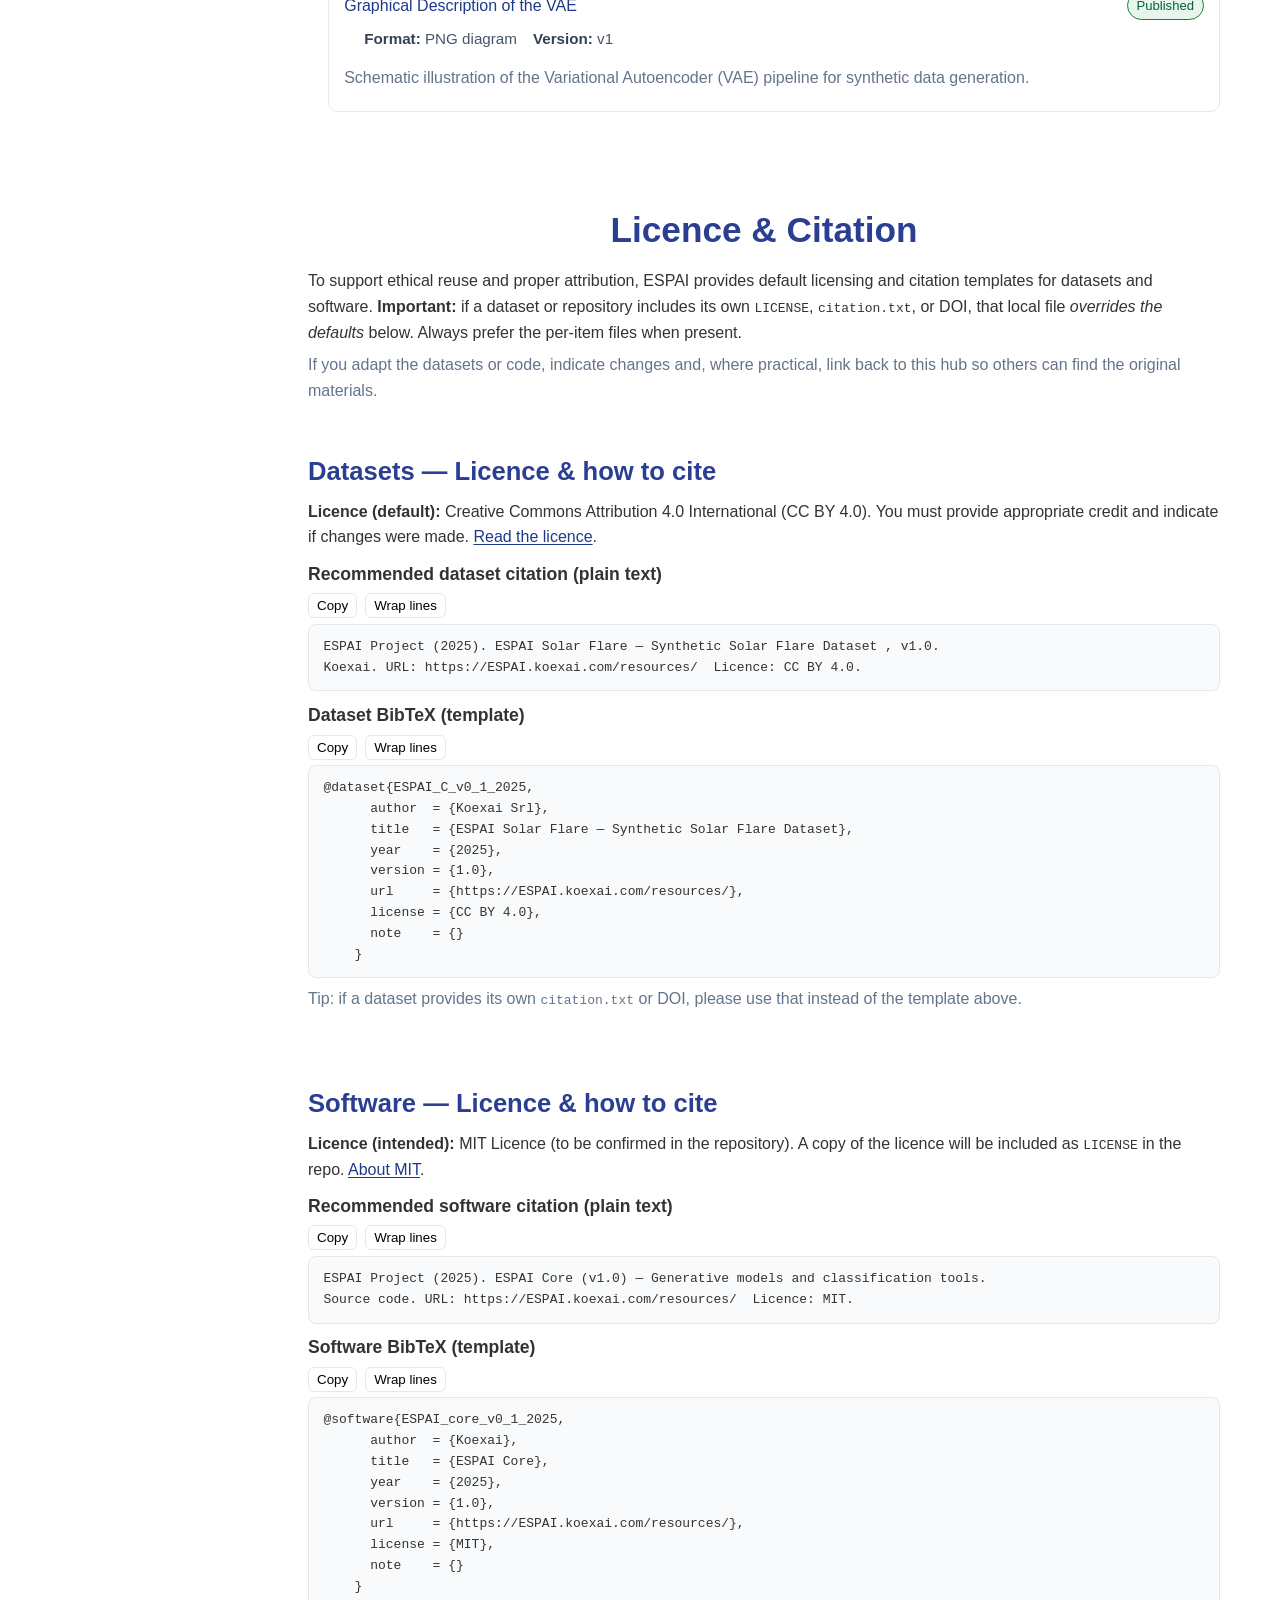
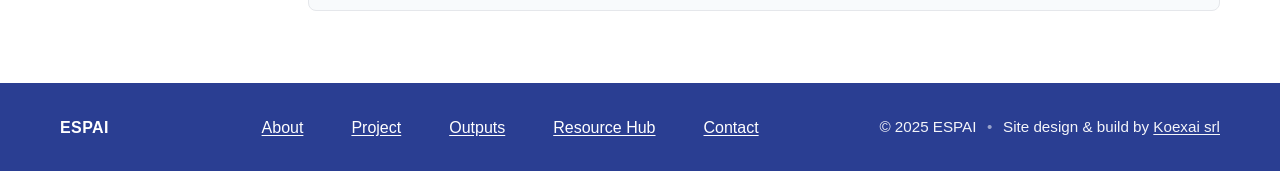
==== commit d079bfe7: "update website content" ====
--- a/resources/index.html
+++ b/resources/index.html
@@ -54,14 +54,14 @@
           <ul>
             <li><a href="#A">A. Training / Validation Metrics</a>
               <ul>
-                <li><a href="#A1">A1. Training Accuracy for each detector.</a></li>
-                <li><a href="#A2">A2. Validation Accuracy for each detector.</a></li>
-                <li><a href="#A3">A3. Validation statistics for each detector.</a></li>
+                <li><a href="#A1">A1. Training Accuracy for each EPIC camera.</a></li>
+                <li><a href="#A2">A2. Validation Accuracy for each EPIC camera.</a></li>
+                <li><a href="#A3">A3. Validation statistics for each EPIC camera.</a></li>
               </ul>
             </li>
             <li><a href="#B">B. Inference Plots</a>
               <ul>
-                <li><a href="#B1">B1. Plot of inference signal comparison for each detector.</a></li>
+                <li><a href="#B1">B1. Plot of inference signal comparison for each EPIC camera.</a></li>
               </ul>
             </li>
             <li><a href="#C">C. Synthetic Dataset</a>
@@ -103,7 +103,7 @@
       <section id="A" class="category-band band-a" aria-labelledby="A-heading">
         <h3 id="A-heading">A. Training / Validation Metrics</h3>      
         <article id="A1" class="Training Accuracy" aria-labelledby="A1-heading">
-          <h4 id="A1-heading">A1. Training Accuracy for each detector.</h4>
+          <h4 id="A1-heading">A1. Training accuracy for each EPIC camera.</h4>
               <p class="muted">
                 Visual summaries of the images. Click an image to download the full-resolution version.
               </p>
@@ -114,13 +114,13 @@
                   <a href="../resources/datasets/A1/Train_accuracy_plot_mos1.png" download>
                     <img
                       src="../resources/datasets/A1/Train_accuracy_plot_mos1.png"
-                      alt="Training accuracy per epoch graph"
-                      loading="lazy"
-                    >
-                  </a>
-                  <figcaption>
-                    <strong>Training accuracy curve MOS1.</strong>
-                    Training accuracy per epoch graph.
+                      alt="Training accuracy curve over epochs for MOS1"
+                      loading="lazy"
+                    >
+                  </a>
+                  <figcaption>
+                    <strong>MOS1 - Training accuracy curve.</strong>
+
                   </figcaption>
                 </figure>
 
@@ -128,13 +128,13 @@
                   <a href="../resources/datasets/A1/Train_accuracy_plot_mos2.png" download>
                     <img
                       src="../resources/datasets/A1/Train_accuracy_plot_mos2.png"
-                      alt="Training accuracy per epoch graph"
-                      loading="lazy"
-                    >
-                  </a>
-                  <figcaption>
-                    <strong>Training accuracy curve MOS2.</strong>
-                    Training accuracy per epoch graph.
+                      alt="Training accuracy curve over epochs for MOS2"
+                      loading="lazy"
+                    >
+                  </a>
+                  <figcaption>
+                    <strong>MOS2 - Training accuracy curve.</strong>
+                    
                   </figcaption>
                 </figure>
 
@@ -142,20 +142,20 @@
                   <a href="../resources/datasets/A1/Train_accuracy_pn.png" download>
                     <img
                       src="../resources/datasets/A1/Train_accuracy_plot_pn.png"
-                      alt="Training accuracy per epoch graph"
-                      loading="lazy"
-                    >
-                  </a>
-                  <figcaption>
-                    <strong>Training accuracy curve PN.</strong>
-                    Training accuracy per epoch graph.
+                      alt="Training accuracy curve over epochs for pn"
+                      loading="lazy"
+                    >
+                  </a>
+                  <figcaption>
+                    <strong>pn - Training accuracy curve.</strong>
+                    
                   </figcaption>
                 </figure>
               </div>
           </article>
               
         <article id="A2" class="Validation accuracy" aria-labelledby="A1-heading">
-          <h4 id="A2-heading">A2. Validation Accuracy for each detector.</h4>
+          <h4 id="A2-heading">A2. Validation accuracy for each EPIC camera.</h4>
               <p class="muted">
                 Visual summaries of the images. Click an image to download the full-resolution version.
               </p>
@@ -166,13 +166,13 @@
                   <a href="../resources/datasets/A2/Val_loss_plot_mos1.png" download>
                     <img
                       src="../resources/datasets/A2/Val_loss_plot_mos1.png"
-                      alt="Validation accuracy per epoch graph"
-                      loading="lazy"
-                    >
-                  </a>
-                  <figcaption>
-                    <strong>Validation accuracy curve MOS1.</strong>
-                    Validation accuracy per epoch graph.
+                      alt="Validation accuracy curve over epochs for MOS1"
+                      loading="lazy"
+                    >
+                  </a>
+                  <figcaption>
+                    <strong>MOS1 - Validation accuracy curve.</strong>
+                    
                   </figcaption>
                 </figure>
 
@@ -180,13 +180,13 @@
                   <a href="../resources/datasets/A2/Val_loss_plot_mos2.png" download>
                     <img
                       src="../resources/datasets/A2/Val_loss_plot_mos2.png"
-                      alt="Validation accuracy per epoch graph"
-                      loading="lazy"
-                    >
-                  </a>
-                  <figcaption>
-                    <strong>Validation accuracy curve MOS2.</strong>
-                    Validation accuracy per epoch graph.
+                      alt="Validation accuracy curve over epochs for MOS2"
+                      loading="lazy"
+                    >
+                  </a>
+                  <figcaption>
+                    <strong> MOS2 - Validation accuracy curve.</strong>
+                    
                   </figcaption>
                 </figure>
 
@@ -194,20 +194,20 @@
                   <a href="../resources/datasets/A2/Val_loss_plot_pn.png" download>
                     <img
                       src="../resources/datasets/A2/Val_loss_plot_pn.png"
-                      alt="Validation accuracy per epoch graph"
-                      loading="lazy"
-                    >
-                  </a>
-                  <figcaption>
-                    <strong>Validation accuracy curve PN.</strong>
-                    Validation accuracy per epoch graph.
+                      alt="Validation accuracy curve over epochs for pn"
+                      loading="lazy"
+                    >
+                  </a>
+                  <figcaption>
+                    <strong>pn - Validation accuracy curve.</strong>
+                    
                   </figcaption>
                 </figure>
             </div>
           </article>
 
           <article id="A3" class="Validation accuracy" aria-labelledby="A1-heading">
-          <h4 id="A3-heading">A3. Validation statistics for each detector.</h4>
+          <h4 id="A3-heading">A3. Validation statistics for each EPIC camera.</h4>
               <p class="muted">
                 Visual summaries of the images. Click an image to download the full-resolution version.
               </p>
@@ -223,8 +223,8 @@
                     >
                   </a>
                   <figcaption>
-                    <strong>Validation statistics curve MOS1.</strong>
-                    Validation statistics per epoch graph.
+                    <strong>MOS1 - Validation statistics curve.</strong>
+
                   </figcaption>
                 </figure>
 
@@ -237,8 +237,8 @@
                     >
                   </a>
                   <figcaption>
-                    <strong>Validation statistics curve MOS2.</strong>
-                    Validation statistics per epoch graph.
+                    <strong>MOS2 - Validation statistics curve.</strong>
+
                   </figcaption>
                 </figure>
 
@@ -251,8 +251,8 @@
                     >
                   </a>
                   <figcaption>
-                    <strong>Validation statistics curve PN.</strong>
-                    Validation statistics per epoch graph.
+                    <strong>pn - Validation statistics curve.</strong>
+
                   </figcaption>
                 </figure>
               </div>
@@ -264,7 +264,7 @@
         <h3 id="B-heading">B. Inference Plots</h3>      
         
         <article id="B1" class="inference plots" aria-labelledby="B2-heading">
-          <h4 id="B1-heading">B1. Plot of inference signal comparison for each detector.</h4>
+          <h4 id="B1-heading">B1. Plot of inference signal comparison for each EPIC camera.</h4>
               <p class="muted">
                 Visual summaries of the images. Click an image to download the full-resolution version.
               </p>
@@ -280,7 +280,7 @@
                     >
                   </a>
                   <figcaption>
-                    <strong>Inference signal comparison for MOS1</strong>
+                    <strong>Inference signal comparison for MOS1 camera</strong>
                     Log-scale energy spectra comparison between Signal GTIs and Predicted Signal BTIs.
                   </figcaption>
                 </figure>
@@ -323,15 +323,15 @@
         <!-- C1 SYNTHETIC MOS 1-->
         <article id="C1" class="dataset frame" aria-labelledby="C1-heading">
           <h4 id="C1-heading">C1. Synthetic EPIC-MOS1 Camera Flare events</h4>
-            <p><strong>Overview.</strong> This collection contains synthetic Solar Flare events generated with the ESPAI Kernel Density Estimator (KDE) GenAI model, designed to emulate EPIC-MOS1 camera observations. Each event is provided as a <code>.csv</code> files provide Pulse Invariants and DETX and DETY ; Each event is provided as a CSV file containing three features: PI, DEXT and DETY; releases will ship with transparent generation settings.</p>
+            <p><strong>Overview.</strong> This collection contains synthetic solar-flare events generated with the ESPAI Variational Autoencoder (VAE) GenAI model, designed to emulate EPIC-MOS1 camera observations. Each event is provided as a <code>.csv</code> file containing the Pulse Invariant (PI) and the detector coordinates (DETX, DETY); Each event is provided as a CSV file containing three features: PI, DETX and DETY; releases will ship with transparent generation settings.</p>
             <p class="muted">Intended use: data augmentation, controlled experiments on cadence/noise, and benchmarking generalisation.</p>
 
           <h5 class="visually-hidden">Primary files</h5>
             <div class="file-strip" aria-label="Primary files">
               <div class="file-item">
                 <svg viewBox="0 0 24 24" aria-hidden="true"><path d="M5 20h14v-2H5v2zm7-18-5 5h3v6h4V7h3l-5-5z"/></svg>
-                <a href="../resources/datasets/C1/mos1_generated_distribution_KDE.csv" download class="name">mos1_generated_distribution_KDE.csv</a>
-                <span class="meta">· 0,014&nbsp;MB </span>
+                <a href="../resources/datasets/C1/mos1_generated_distribution_VAE.csv" download class="name">mos1_generated_distribution_VAE.csv</a>
+                <span class="meta"> 15.5&nbsp;MB </span>
                 <a class="hash" href="../resources/datasets/C1/checksums.txt">SHA-256</a>
               </div>
             </div>
@@ -341,8 +341,8 @@
             <div class="file-strip" aria-label="Primary files">
               <div class="file-item">
                 <svg viewBox="0 0 24 24" aria-hidden="true"><path d="M5 20h14v-2H5v2zm7-18-5 5h3v6h4V7h3l-5-5z"/></svg>
-                <a href="../resources/datasets/C1/mos1_generated_distribution_comparison_KDE.png" download class="name">mos1_generated_distribution_comparison_KDE.png</a>
-                <span class="meta">· 0.026&nbsp;MB </span>
+                <a href="../resources/datasets/C1/mos1_generated_distribution_comparison_VAE.png" download class="name">mos1_generated_distribution_comparison_VAE.png</a>
+                <span class="meta"> 27.1&nbsp;KB </span>
               </div>
             </div>
             <p class="muted">Last updated: <time datetime="2025-12-18">2025-12-18</time></p>
@@ -372,24 +372,24 @@
                 <span class="state"></span>
               </li>
 
-              <li class="fair-item" data-status="available">
+              <li class="fair-item" data-status="soon">
                 <span class="icon" aria-hidden="true"><svg viewBox="0 0 24 24"><path d="M3 5h18v2H3zm0 6h18v2H3zm0 6h10v2H3z"/></svg></span>
                 <span class="name">Data dictionary</span> <span class="sep">·</span>
-                <a href="../resources/datasets/C1/dictionary.csv">dictionary.csv</a>
+                <!--<a href="../resources/datasets/C1/dictionary.csv">dictionary.csv</a>-->
                 <span class="state"></span>
               </li>
 
               <li class="fair-item" data-status="soon">
                 <span class="icon" aria-hidden="true"><svg viewBox="0 0 24 24"><path d="M12 3 2 9l10 6 10-6-10-6Zm0 8L2 17l10 6 10-6-10-6Z"/></svg></span>
                 <span class="name">Provenance &amp; methods</span> <span class="sep"></span>
-                <!--<a href="../resources/datasets/C1/provenance.md">provenance.md</a> -->
+                <!--<a href="../resources/datasets/C1/provenance.md">provenance.md</a>-->
                 <span class="state"></span>
               </li>
 
               <li class="fair-item" data-status="soon">
                 <span class="icon" aria-hidden="true"><svg viewBox="0 0 24 24"><path d="M6 20h12v-2H6v2ZM8 2h8l1 4H7l1-4Zm-1 6h10l-1.5 9h-7L7 8Z"/></svg></span>
                 <span class="name">Licensing &amp; citation</span> <span class="sep"></span>
-                <!--<a href="/resources/datasets/C1/LICENSE">LICENCE</a> · <a href="/resources/datasets/C1/citation.txt">citation.txt</a>-->
+                <!--<a href="/resources/datasets/C1/LICENSE.md">LICENCE</a>--> <!--<a href="/resources/datasets/C1/citation.txt">citation.txt</a>-->
                 <span class="state"></span>
               </li>
               <!--
@@ -405,16 +405,16 @@
       <!-- C2 SYNTHETIC MOS 2-->
         <article id="C2" class="dataset frame" aria-labelledby="C2-heading">
           <h4 id="C2-heading">C2. Synthetic EPIC-MOS2 Camera Flare events</h4>
-            <p><strong>Overview.</strong> This collection contains synthetic Solar Flare events generated with the ESPAI Kernel Density Estimator (KDE) GenAI model, designed to emulate EPIC-MOS2 camera observations. Each event is provided as a <code>.csv</code> files provide Pulse Invariants and DETX and DETY; Each event is provided as a CSV file containing three features: PI, DEXT and DETY; releases will ship with transparent generation settings.</p>
+            <p><strong>Overview.</strong> This collection contains synthetic solar-flare events generated with the ESPAI Variational Autoencoder (VAE) GenAI model, designed to emulate EPIC-MOS2 camera observations. Each event is provided as a <code>.csv</code> file containing the Pulse Invariant (PI) and the detector coordinates (DETX, DETY); Each event is provided as a CSV file containing three features: PI, DETX and DETY; releases will ship with transparent generation settings.</p>
             <p class="muted">Intended use: data augmentation, controlled experiments on cadence/noise, and benchmarking generalisation.</p>
 
           <h5 class="visually-hidden">Primary files</h5>
             <div class="file-strip" aria-label="Primary files">
               <div class="file-item">
                 <svg viewBox="0 0 24 24" aria-hidden="true"><path d="M5 20h14v-2H5v2zm7-18-5 5h3v6h4V7h3l-5-5z"/></svg>
-                <a href="../resources/datasets/C1/mos2_generated_distribution_KDE.csv" download class="name">mos2_generated_distribution_KDE.csv</a>
-                <span class="meta">· 0,025&nbsp;MB </span>
-                <a class="hash" href="../resources/datasets/C1/checksums.txt">SHA-256</a>
+                <a href="../resources/datasets/C2/mos2_generated_distribution_VAE.csv" download class="name">mos2_generated_distribution_VAE.csv</a>
+                <span class="meta">· 26.4&nbsp;MB </span>
+                <a class="hash" href="../resources/datasets/C2/checksums.txt">SHA-256</a>
               </div>
             </div>
             <p class="muted">Last updated: <time datetime="2025-12-18">2025-12-18</time></p>
@@ -423,15 +423,15 @@
             <div class="file-strip" aria-label="Primary files">
               <div class="file-item">
                 <svg viewBox="0 0 24 24" aria-hidden="true"><path d="M5 20h14v-2H5v2zm7-18-5 5h3v6h4V7h3l-5-5z"/></svg>
-                <a href="../resources/datasets/C2/mos2_generated_distribution_comparison_KDE.png" download class="name">mos2_generated_distribution_comparison_KDE.png</a>
-                <span class="meta">· 0,031&nbsp;MB </span>
+                <a href="../resources/datasets/C2/mos2_generated_distribution_comparison_VAE.png" download class="name">mos2_generated_distribution_comparison_VAE.png</a>
+                <span class="meta">· 30.1&nbsp;KB </span>
               </div>
             </div>
             <p class="muted">Last updated: <time datetime="2025-12-18">2025-12-18</time></p>
 
           <h5>Preview (CSV)</h5>
           <p class="muted">First 5 rows from a tiny sample file.</p>
-          <div class="table-scroll" data-sample-url="../resources/datasets/samples/C2_sample.csv" data-max-cols="10" role="region" aria-label="C1_sample" tabindex="0">
+          <div class="table-scroll" data-sample-url="../resources/datasets/samples/C2_sample.csv" data-max-cols="10" role="region" aria-label="C2_sample" tabindex="0">
             <em>Loading preview…</em>
           </div>
 
@@ -442,42 +442,42 @@
               <li class="fair-item" data-status="soon">
                 <span class="icon" aria-hidden="true"><svg viewBox="0 0 24 24"><path d="M12 1a11 11 0 1 0 11 11A11.013 11.013 0 0 0 12 1Zm1 11V6h-2v8h7v-2Z"/></svg></span>
                 <span class="name">Metadata record</span> <span class="sep"></span>
-                <!--<a href="../resources/datasets/C1/metadata.json">metadata.json</a>-->
+                <!--<a href="../resources/datasets/C2/metadata.json">metadata.json</a>-->
                 <span class="state"></span>
               </li>
 
               <li class="fair-item" data-status="soon">
                 <span class="icon" aria-hidden="true"><svg viewBox="0 0 24 24"><path d="M4 3h16v2H4zm0 4h16v2H4zm0 4h10v2H4zm0 4h10v2H4z"/></svg></span>
                 <span class="name">README</span> <span class="sep">·</span>
-                <!--<a href="../resources/datasets/C1/README.md">README.md</a>-->
-                <span class="state"></span>
-              </li>
-
-              <li class="fair-item" data-status="available">
+                <!--<a href="../resources/datasets/C2/README.md">README.md</a>-->
+                <span class="state"></span>
+              </li>
+
+              <li class="fair-item" data-status="soon">
                 <span class="icon" aria-hidden="true"><svg viewBox="0 0 24 24"><path d="M3 5h18v2H3zm0 6h18v2H3zm0 6h10v2H3z"/></svg></span>
                 <span class="name">Data dictionary</span> <span class="sep">·</span>
-                <a href="../resources/datasets/C1/dictionary.csv">dictionary.csv</a>
+                <!--<a href="../resources/datasets/C2/dictionary.csv">dictionary.csv</a>-->
                 <span class="state"></span>
               </li>
 
               <li class="fair-item" data-status="soon">
                 <span class="icon" aria-hidden="true"><svg viewBox="0 0 24 24"><path d="M12 3 2 9l10 6 10-6-10-6Zm0 8L2 17l10 6 10-6-10-6Z"/></svg></span>
                 <span class="name">Provenance &amp; methods</span> <span class="sep"></span>
-                <!--<a href="../resources/datasets/C1/provenance.md">provenance.md</a>-->
+                <!--<a href="../resources/datasets/C2/provenance.md">provenance.md</a>-->
                 <span class="state"></span>
               </li>
 
               <li class="fair-item" data-status="soon">
                 <span class="icon" aria-hidden="true"><svg viewBox="0 0 24 24"><path d="M6 20h12v-2H6v2ZM8 2h8l1 4H7l1-4Zm-1 6h10l-1.5 9h-7L7 8Z"/></svg></span>
                 <span class="name">Licensing &amp; citation</span> <span class="sep"></span>
-                <!--<a href="/resources/datasets/C1/LICENSE">LICENCE</a> · <a href="/resources/datasets/C1/citation.txt">citation.txt</a>-->
+                <!--<a href="/resources/datasets/C2/LICENSE.md">LICENCE</a>--> <!--<a href="/resources/datasets/C2/citation.txt">citation.txt</a>-->
                 <span class="state"></span>
               </li>
               <!--
               <li class="fair-item" data-status="soon">
                 <span class="icon" aria-hidden="true"><svg viewBox="0 0 24 24"><path d="M4 4h16v2H4zm0 6h16v2H4zm0 6h10v2H4z"/></svg></span>
                 <span class="name">Supplementary materials</span> <span class="sep">·</span>
-                <a href="/resources/datasets/C1/supplements/">notebooks, diagrams, scripts</a>
+                <a href="/resources/datasets/C2/supplements/">notebooks, diagrams, scripts</a>
                 <span class="state"></span>
               </li> -->
             </ul>   
@@ -485,15 +485,15 @@
         <!-- C3 SYNTHETIC pn -->
         <article id="C3" class="dataset frame" aria-labelledby="C3-heading">
           <h4 id="C3-heading">C3. Synthetic EPIC-pn Camera Flare events</h4>
-            <p><strong>Overview.</strong> This collection contains synthetic Solar Flare events generated with the ESPAI Kernel Density Estimator (KDE) GenAI model, designed to emulate EPIC-pn camera observations. Each event is provided as a <code>.csv</code> files provide Pulse Invariants and DETX and DETY; Each event is provided as a CSV file containing three features: PI, DEXT and DETY; releases will ship with transparent generation settings.</p>
+            <p><strong>Overview.</strong> This collection contains synthetic solar-flare events generated with the ESPAI Variational Autoencoder (VAE) GenAI model, designed to emulate EPIC-pn camera observations. Each event is provided as a <code>.parquet</code> file containing the Pulse Invariant (PI) and the detector coordinates (DETX, DETY); Each event is provided as a parquet file containing three features: PI, DETX and DETY; releases will ship with transparent generation settings.</p>
             <p class="muted">Intended use: data augmentation, controlled experiments on cadence/noise, and benchmarking generalisation.</p>
 
           <h5 class="visually-hidden">Primary files</h5>
             <div class="file-strip" aria-label="Primary files">
               <div class="file-item">
                 <svg viewBox="0 0 24 24" aria-hidden="true"><path d="M5 20h14v-2H5v2zm7-18-5 5h3v6h4V7h3l-5-5z"/></svg>
-                <a href="../resources/datasets/C3/pn_generated_distribution_KDE.parquet" download class="name">pn_generated_distribution_KDE.parquet</a>
-                <span class="meta">· 0.035&nbsp;MB </span>
+                <a href="../resources/datasets/C3/pn_generated_distribution_VAE.parquet" download class="name">pn_generated_distribution_VAE.parquet</a>
+                <span class="meta">· 36.3&nbsp;MB </span>
                 <a class="hash" href="../resources/datasets/C3/checksums.txt">SHA-256</a>
               </div>
             </div>
@@ -503,15 +503,15 @@
             <div class="file-strip" aria-label="Primary files">
               <div class="file-item">
                 <svg viewBox="0 0 24 24" aria-hidden="true"><path d="M5 20h14v-2H5v2zm7-18-5 5h3v6h4V7h3l-5-5z"/></svg>
-                <a href="../resources/datasets/C3/pn_generated_distribution_comparison_KDE.png" download class="name">pn_generated_distribution_comparison_KDE.png</a>
-                <span class="meta">· 0.028&nbsp;MB </span>
+                <a href="../resources/datasets/C3/pn_generated_distribution_comparison_VAE.png" download class="name">pn_generated_distribution_comparison_VAE.png</a>
+                <span class="meta">· 28.3&nbsp;KB </span>
               </div>
             </div>
             <p class="muted">Last updated: <time datetime="2025-12-18">2025-12-18</time></p>
 
-          <h5>Preview (CSV)</h5>
+          <h5>Preview (parquet)</h5>
           <p class="muted">First 5 rows from a tiny sample file.</p>
-          <div class="table-scroll" data-sample-url="../resources/datasets/samples/C3_sample.csv" data-max-cols="10" role="region" aria-label="C1_sample" tabindex="0">
+          <div class="table-scroll" data-sample-url="../resources/datasets/samples/C3_sample.csv" data-max-cols="10" role="region" aria-label="C3_sample" tabindex="0">
             <em>Loading preview…</em>
           </div>
 
@@ -522,42 +522,42 @@
               <li class="fair-item" data-status="soon">
                 <span class="icon" aria-hidden="true"><svg viewBox="0 0 24 24"><path d="M12 1a11 11 0 1 0 11 11A11.013 11.013 0 0 0 12 1Zm1 11V6h-2v8h7v-2Z"/></svg></span>
                 <span class="name">Metadata record</span> <span class="sep"></span>
-                <!--<a href="../resources/datasets/C1/metadata.json">metadata.json</a>-->
+                <!--<a href="../resources/datasets/C3/metadata.json">metadata.json</a>-->
                 <span class="state"></span>
               </li>
 
               <li class="fair-item" data-status="soon">
                 <span class="icon" aria-hidden="true"><svg viewBox="0 0 24 24"><path d="M4 3h16v2H4zm0 4h16v2H4zm0 4h10v2H4zm0 4h10v2H4z"/></svg></span>
                 <span class="name">README</span> <span class="sep"></span>
-                <!--<a href="../resources/datasets/C1/README.md">README.md</a>-->
-                <span class="state"></span>
-              </li>
-
-              <li class="fair-item" data-status="available">
+                <!--<a href="../resources/datasets/C3/README.md">README.md</a>-->
+                <span class="state"></span>
+              </li>
+
+              <li class="fair-item" data-status="soon">
                 <span class="icon" aria-hidden="true"><svg viewBox="0 0 24 24"><path d="M3 5h18v2H3zm0 6h18v2H3zm0 6h10v2H3z"/></svg></span>
                 <span class="name">Data dictionary</span> <span class="sep">·</span>
-                <a href="../resources/datasets/C1/dictionary.csv">dictionary.csv</a>
+                <!--<a href="../resources/datasets/C3/dictionary.csv">dictionary.csv</a>-->
                 <span class="state"></span>
               </li>
 
               <li class="fair-item" data-status="soon">
                 <span class="icon" aria-hidden="true"><svg viewBox="0 0 24 24"><path d="M12 3 2 9l10 6 10-6-10-6Zm0 8L2 17l10 6 10-6-10-6Z"/></svg></span>
                 <span class="name">Provenance &amp; methods</span> <span class="sep"></span>
-                <!--<a href="../resources/datasets/C1/provenance.md">provenance.md</a>-->
+                <!--<a href="../resources/datasets/C3/provenance.md">provenance.md</a>-->
                 <span class="state"></span>
               </li>
 
               <li class="fair-item" data-status="soon">
                 <span class="icon" aria-hidden="true"><svg viewBox="0 0 24 24"><path d="M6 20h12v-2H6v2ZM8 2h8l1 4H7l1-4Zm-1 6h10l-1.5 9h-7L7 8Z"/></svg></span>
                 <span class="name">Licensing &amp; citation</span> <span class="sep"></span>
-                <!--<a href="/resources/datasets/C1/LICENSE">LICENCE</a> · <a href="/resources/datasets/C1/citation.txt">citation.txt</a>-->
+                <!--<a href="/resources/datasets/C3/LICENSE.md">LICENCE</a>--> <!--<a href="/resources/datasets/C3/citation.txt">citation.txt</a>-->
                 <span class="state"></span>
               </li>
               <!--
               <li class="fair-item" data-status="soon">
                 <span class="icon" aria-hidden="true"><svg viewBox="0 0 24 24"><path d="M4 4h16v2H4zm0 6h16v2H4zm0 6h10v2H4z"/></svg></span>
                 <span class="name">Supplementary materials</span> <span class="sep">·</span>
-                <a href="/resources/datasets/C1/supplements/">notebooks, diagrams, scripts</a>
+                <a href="/resources/datasets/C3/supplements/">notebooks, diagrams, scripts</a>
                 <span class="state"></span>
               </li>-->
             </ul>
@@ -573,7 +573,7 @@
       <h2 id="code-heading">Source Code</h2>
         <p class="fair-note">
           <strong>Heads up:</strong> FAIR artefacts are being published in stages. Items marked “Coming soon” will appear in the next updates;
-          “External” links point to project-controlled sources (e.g., GitHub or a data catalogue) when appropriate.
+          “External” links point to project-controlled sources (e.g., GitHub<!--or  a data catalogue-->) when appropriate.
         </p>
 
       <article class="repo" data-status="wip" aria-labelledby="code-core-heading">
@@ -606,7 +606,7 @@
           <ul>
             <li>Automated data retrieval and SAS processing pipelines</li>
             <li>Data loaders, preprocessing, and feature engineering utilities</li>
-            <li>Training and evaluation scripts for solar flare classification models</li>
+            <li>Training and evaluation scripts for solar-flare classification models</li>
             <li>Generative models (KDE / VAE / Autoencoders) for synthetic data generation</li>
             <li>Statistical validation tools and reproducible configurations</li>
           </ul>
@@ -620,14 +620,14 @@
         <ul class="pub-list">
           <li class="pub-item" data-kind="diagrams" data-status="published">
             <div class="pub-head">
-              <span class="pub-title"><a href="/resources/diagrams/KDE_graphical_description.png">Graphical Description of the KDE</a></span>
+              <span class="pub-title"><a href="/resources/diagrams/VAE_graphical_description.png">Graphical Description of the VAE</a></span>
               <span class="pub-state" aria-label="Status: published"></span>
             </div>
             <ul class="pub-meta">
               <li><span class="label">Format:</span> PNG diagram</li>
               <li><span class="label">Version:</span> v1</li>
             </ul>
-            <p class="muted">Schematic illustration of the Kernel Density Estimation (KDE) pipeline for synthetic data generation.</p>
+            <p class="muted">Schematic illustration of the Variational Autoencoder (VAE) pipeline for synthetic data generation.</p>
           </li>
       </section>
 
@@ -665,7 +665,7 @@
       version = {1.0},
       url     = {https://ESPAI.koexai.com/resources/},
       license = {CC BY 4.0},
-      note    = {Replace with DOI when available}
+      note    = {}
     }</pre>
         <p class="muted">Tip: if a dataset provides its own <code>citation.txt</code> or DOI, please use that instead of the template above.</p>
       </section>
@@ -690,7 +690,7 @@
       version = {1.0},
       url     = {https://ESPAI.koexai.com/resources/},
       license = {MIT},
-      note    = {Replace with repository URL and tag when public}
+      note    = {}
     }</pre>
       </section>
     </section>
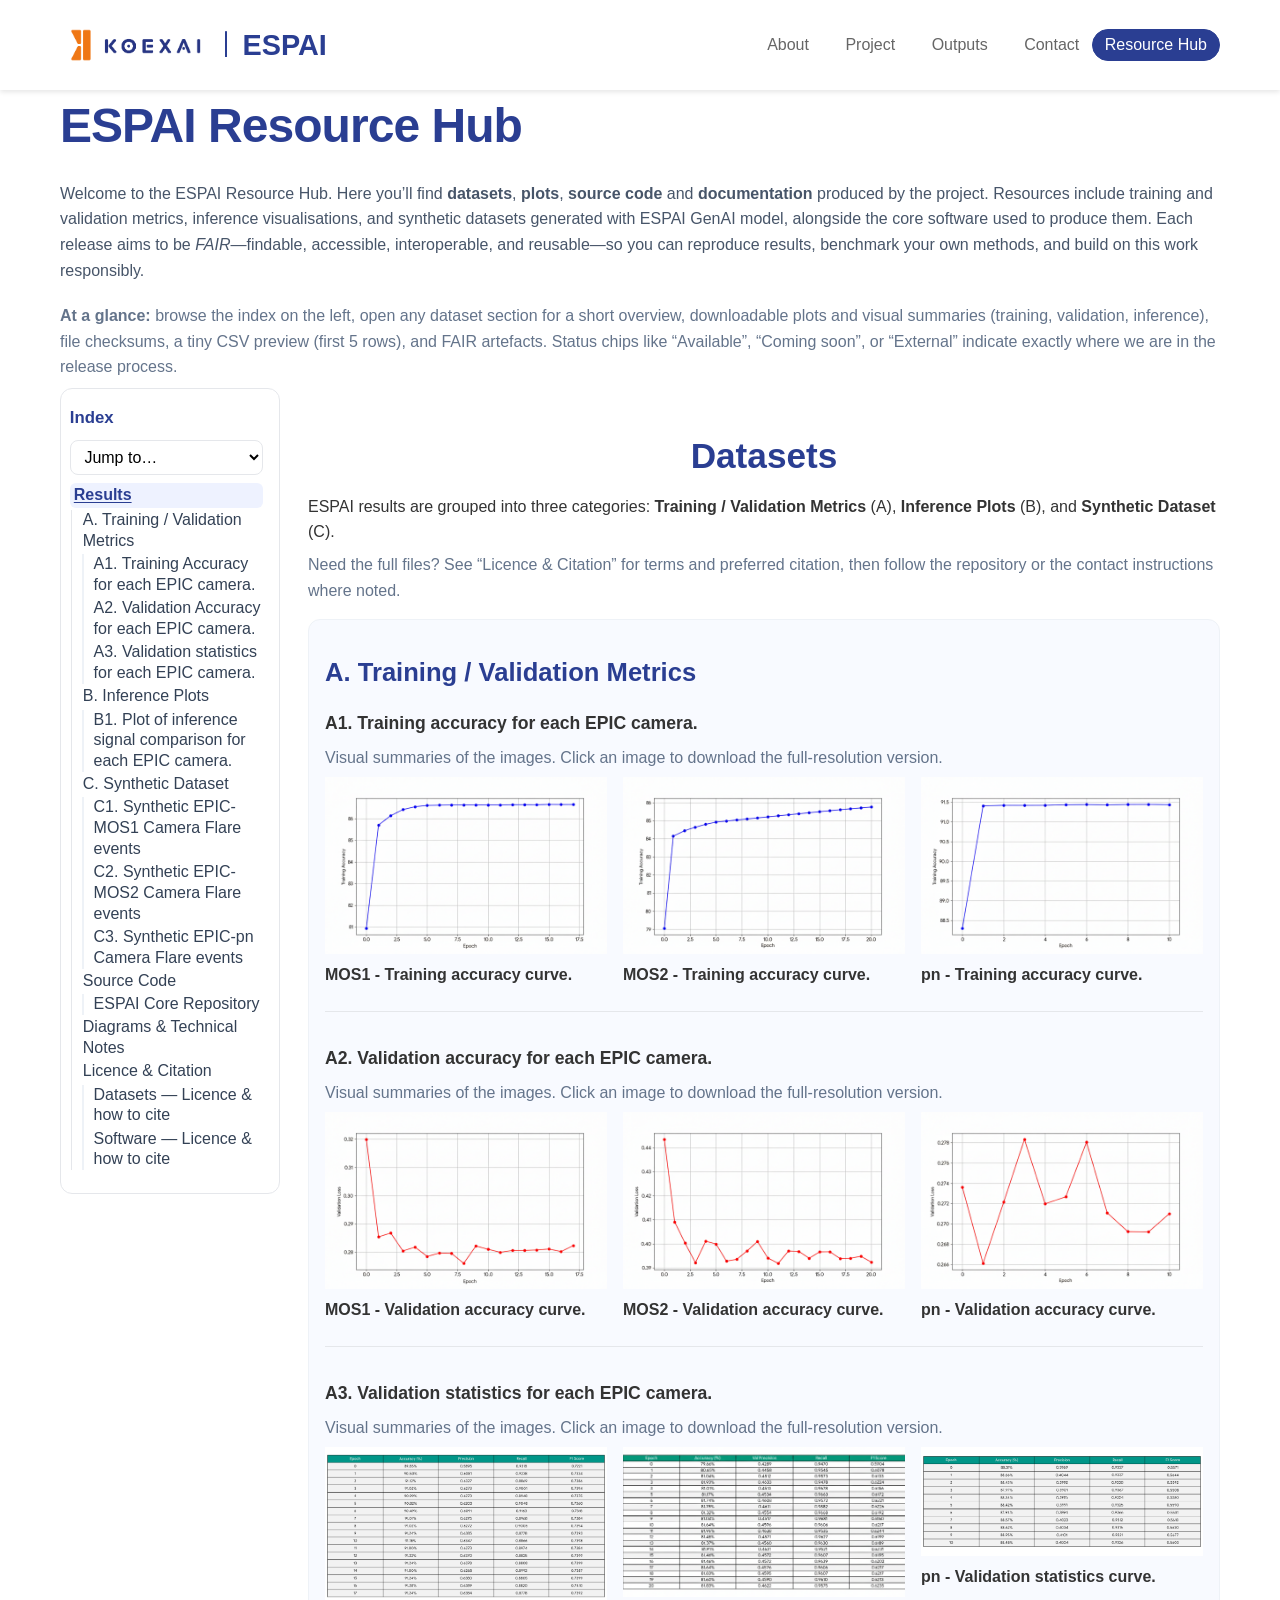
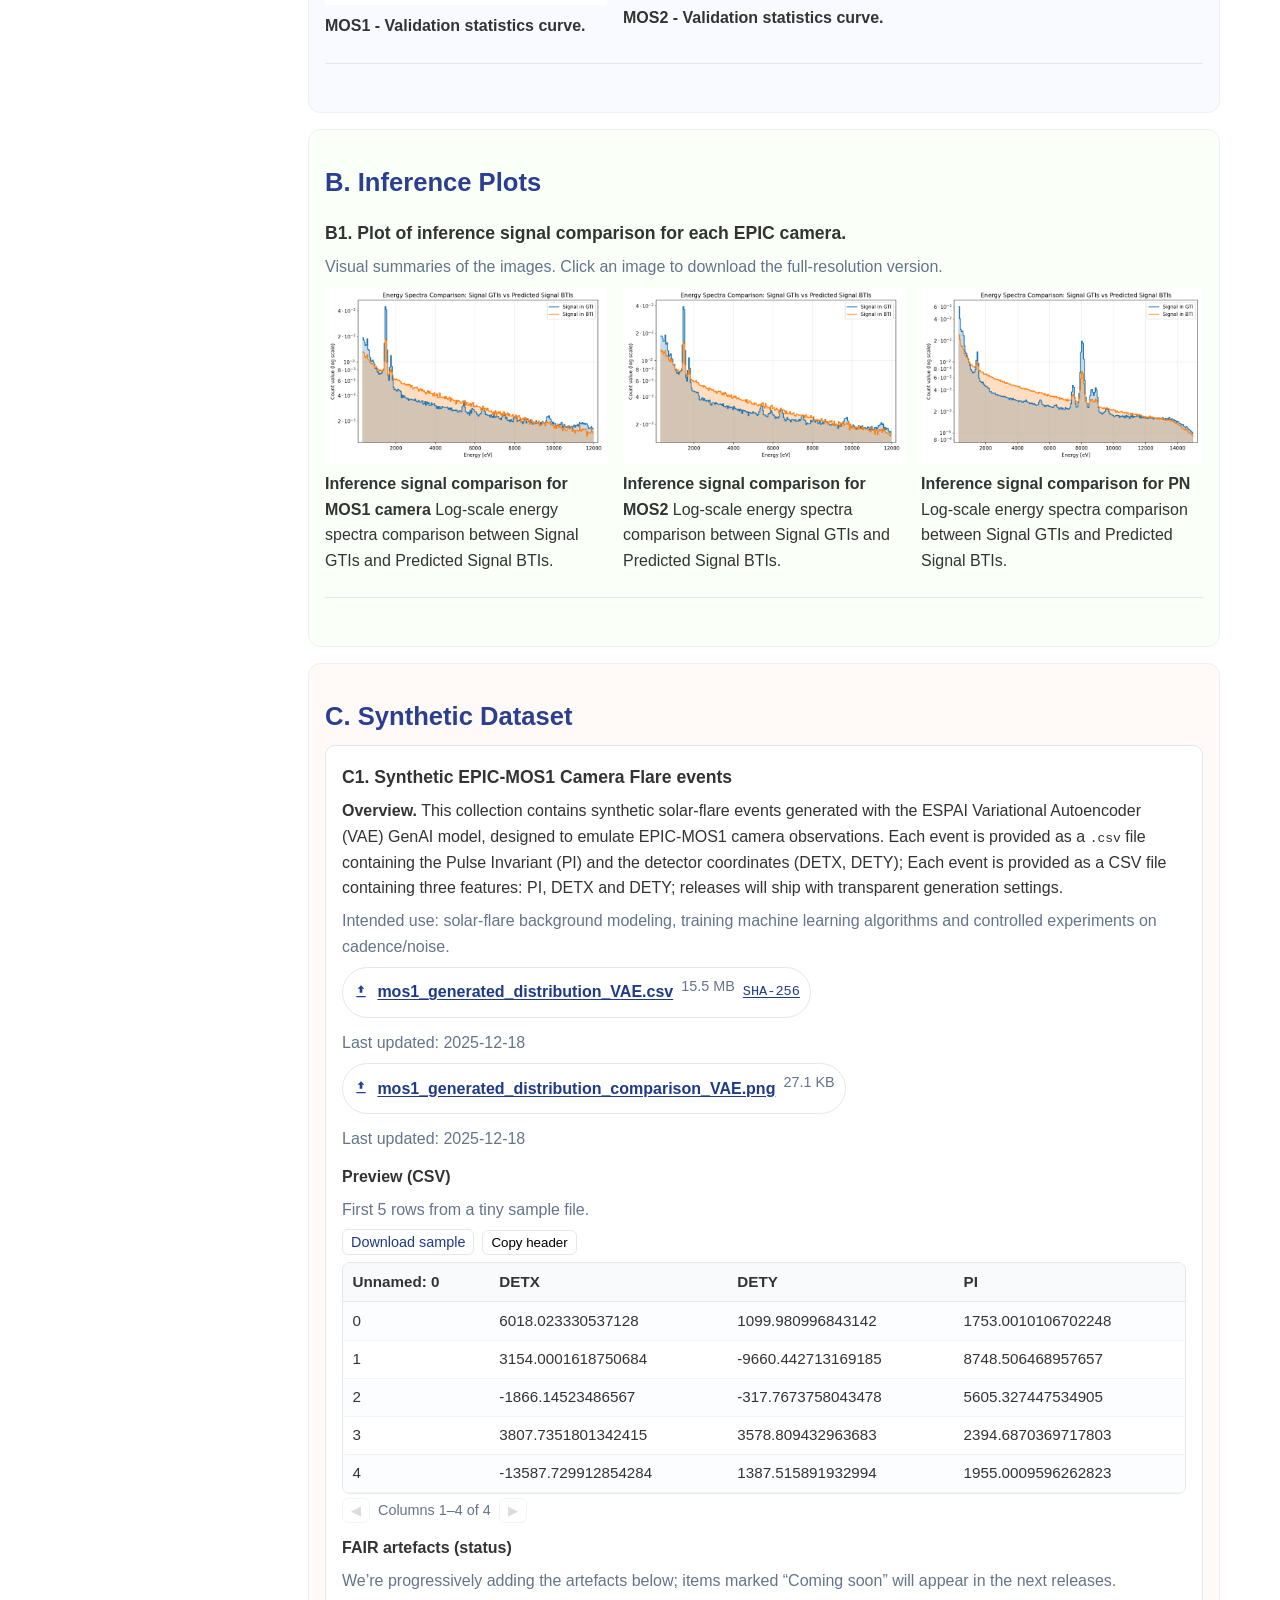
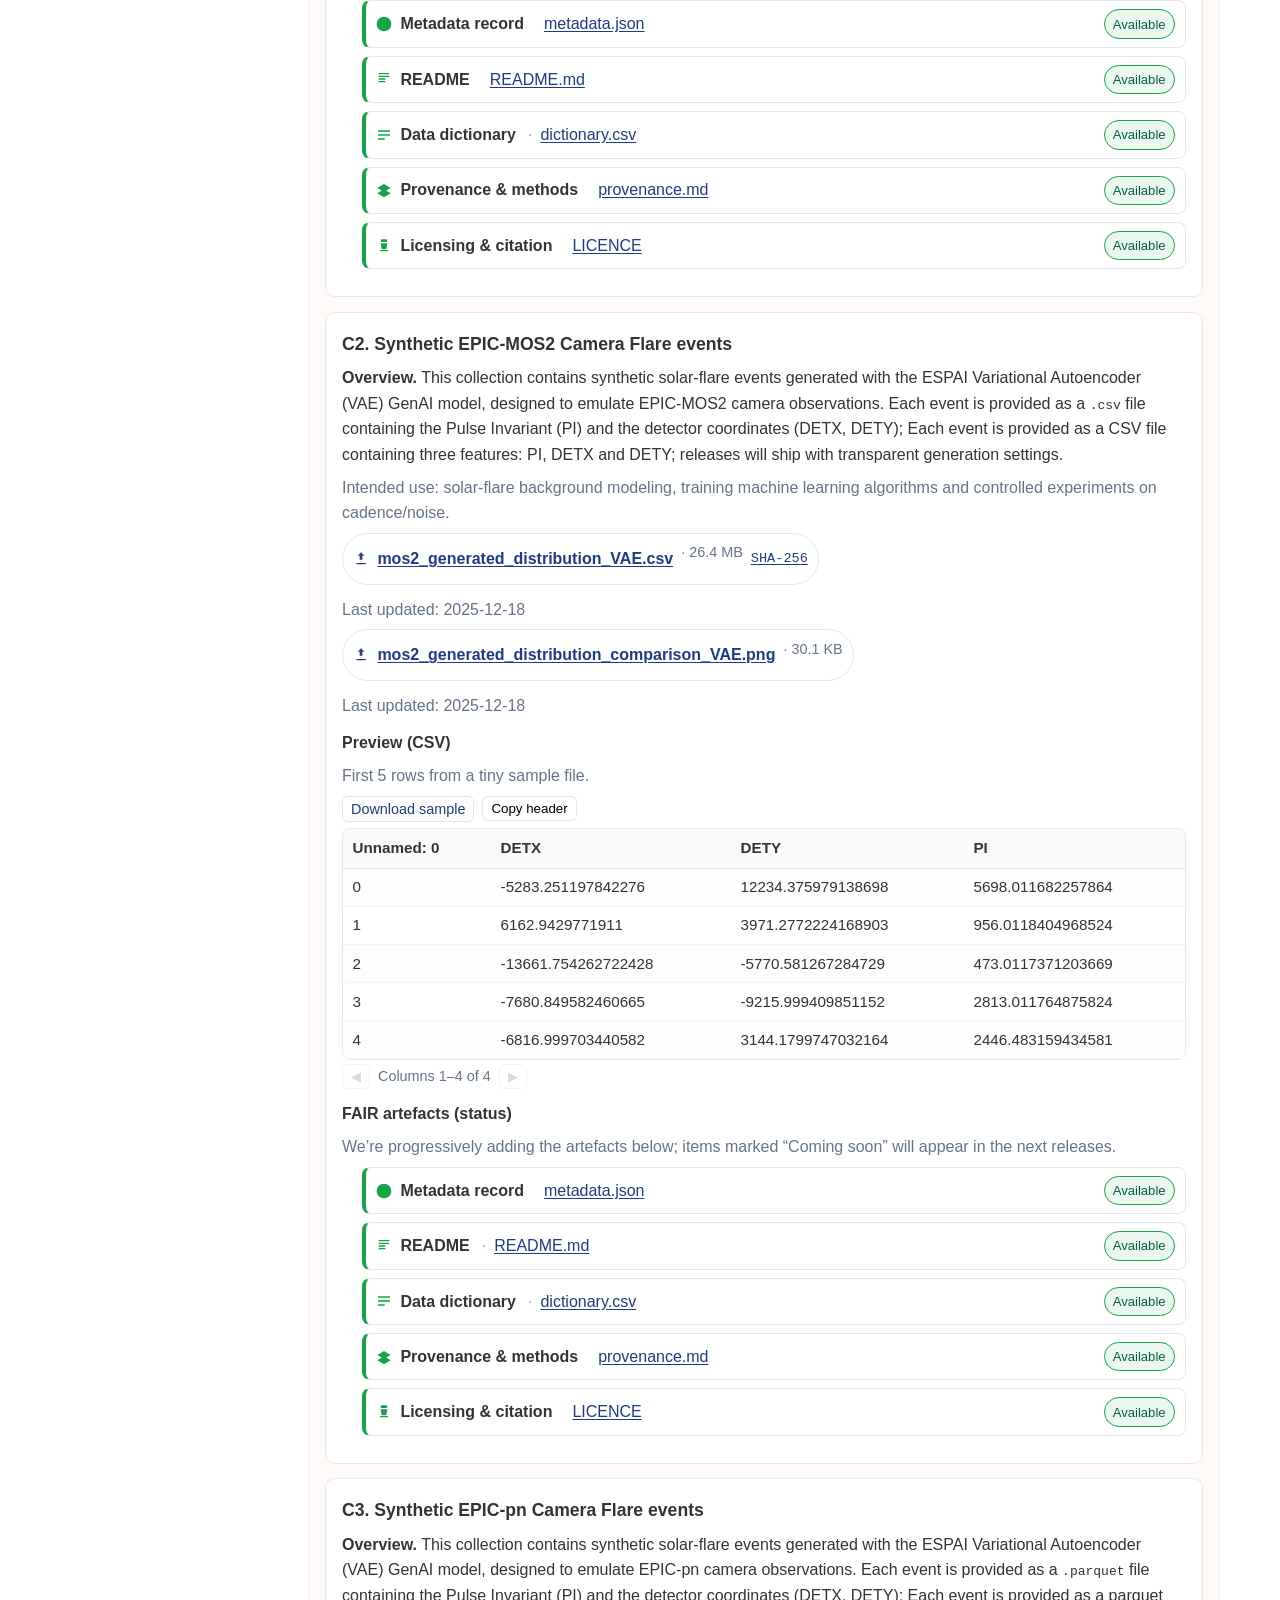
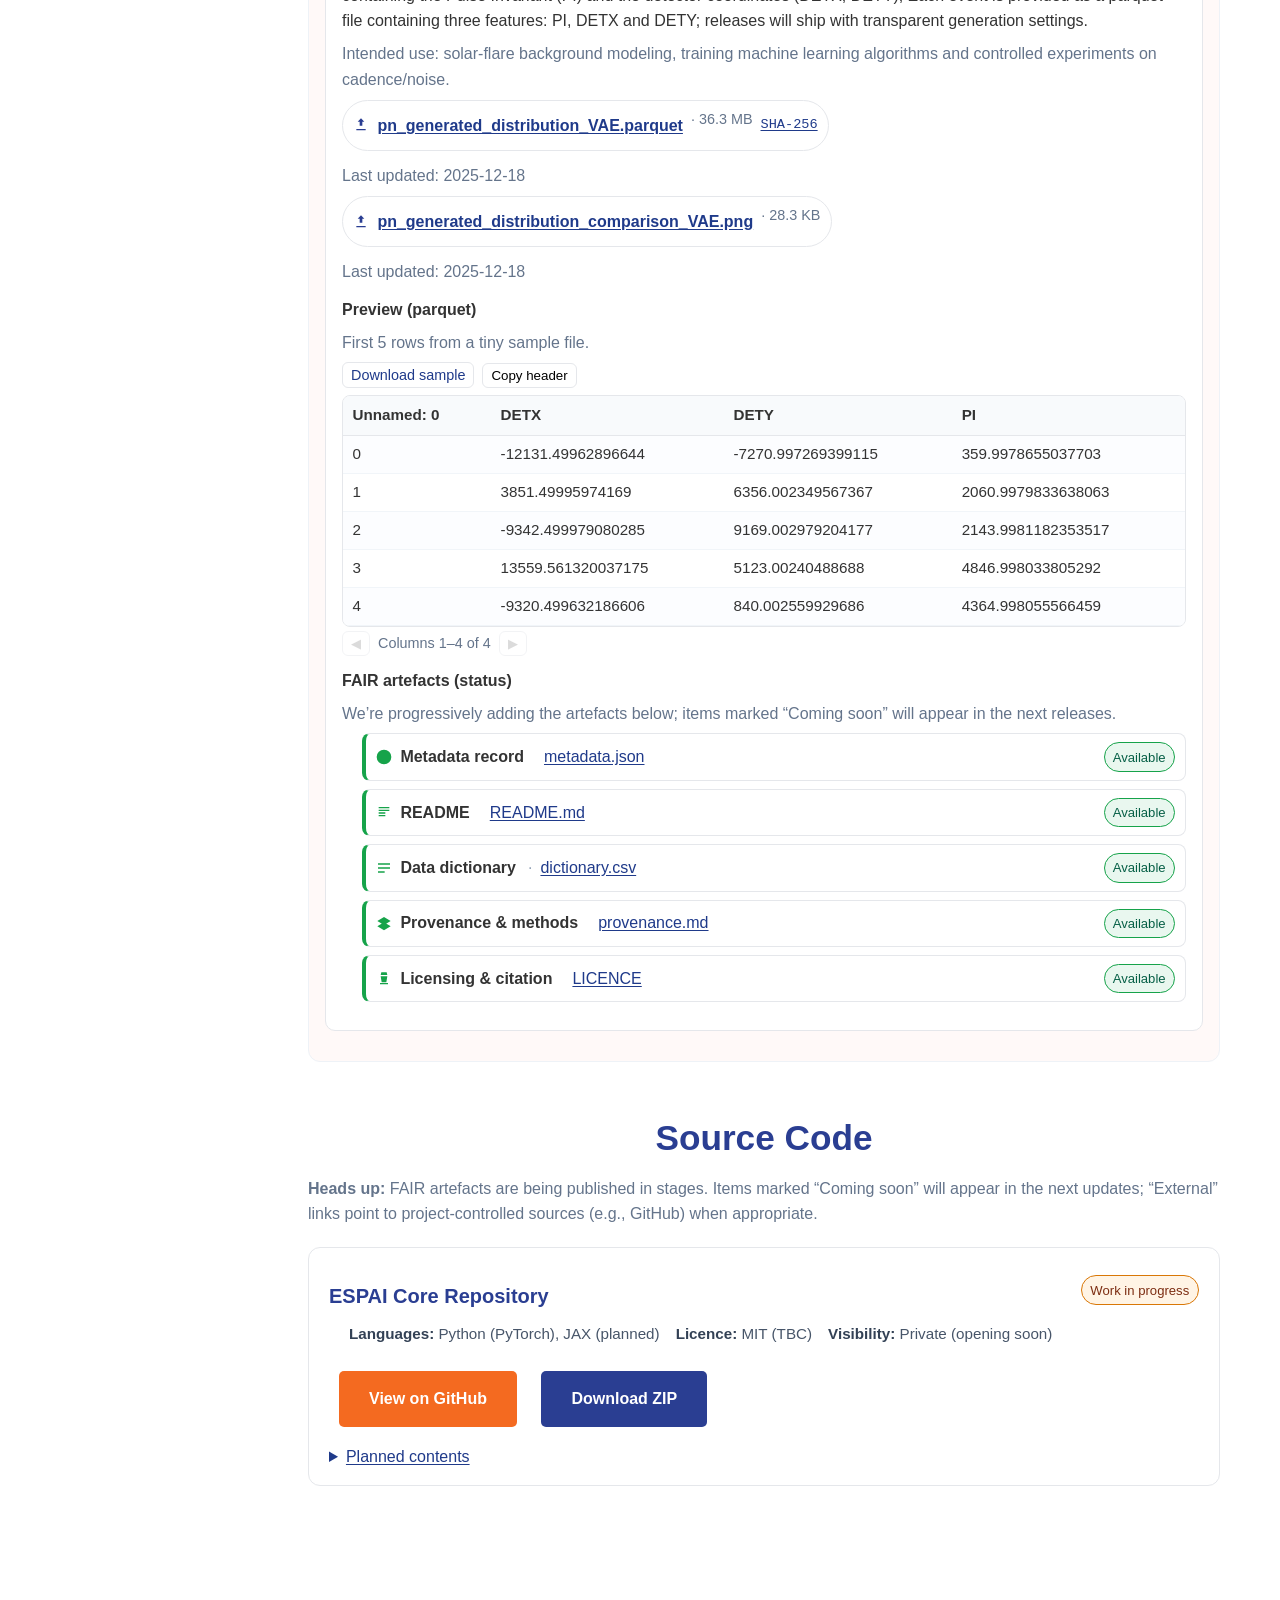
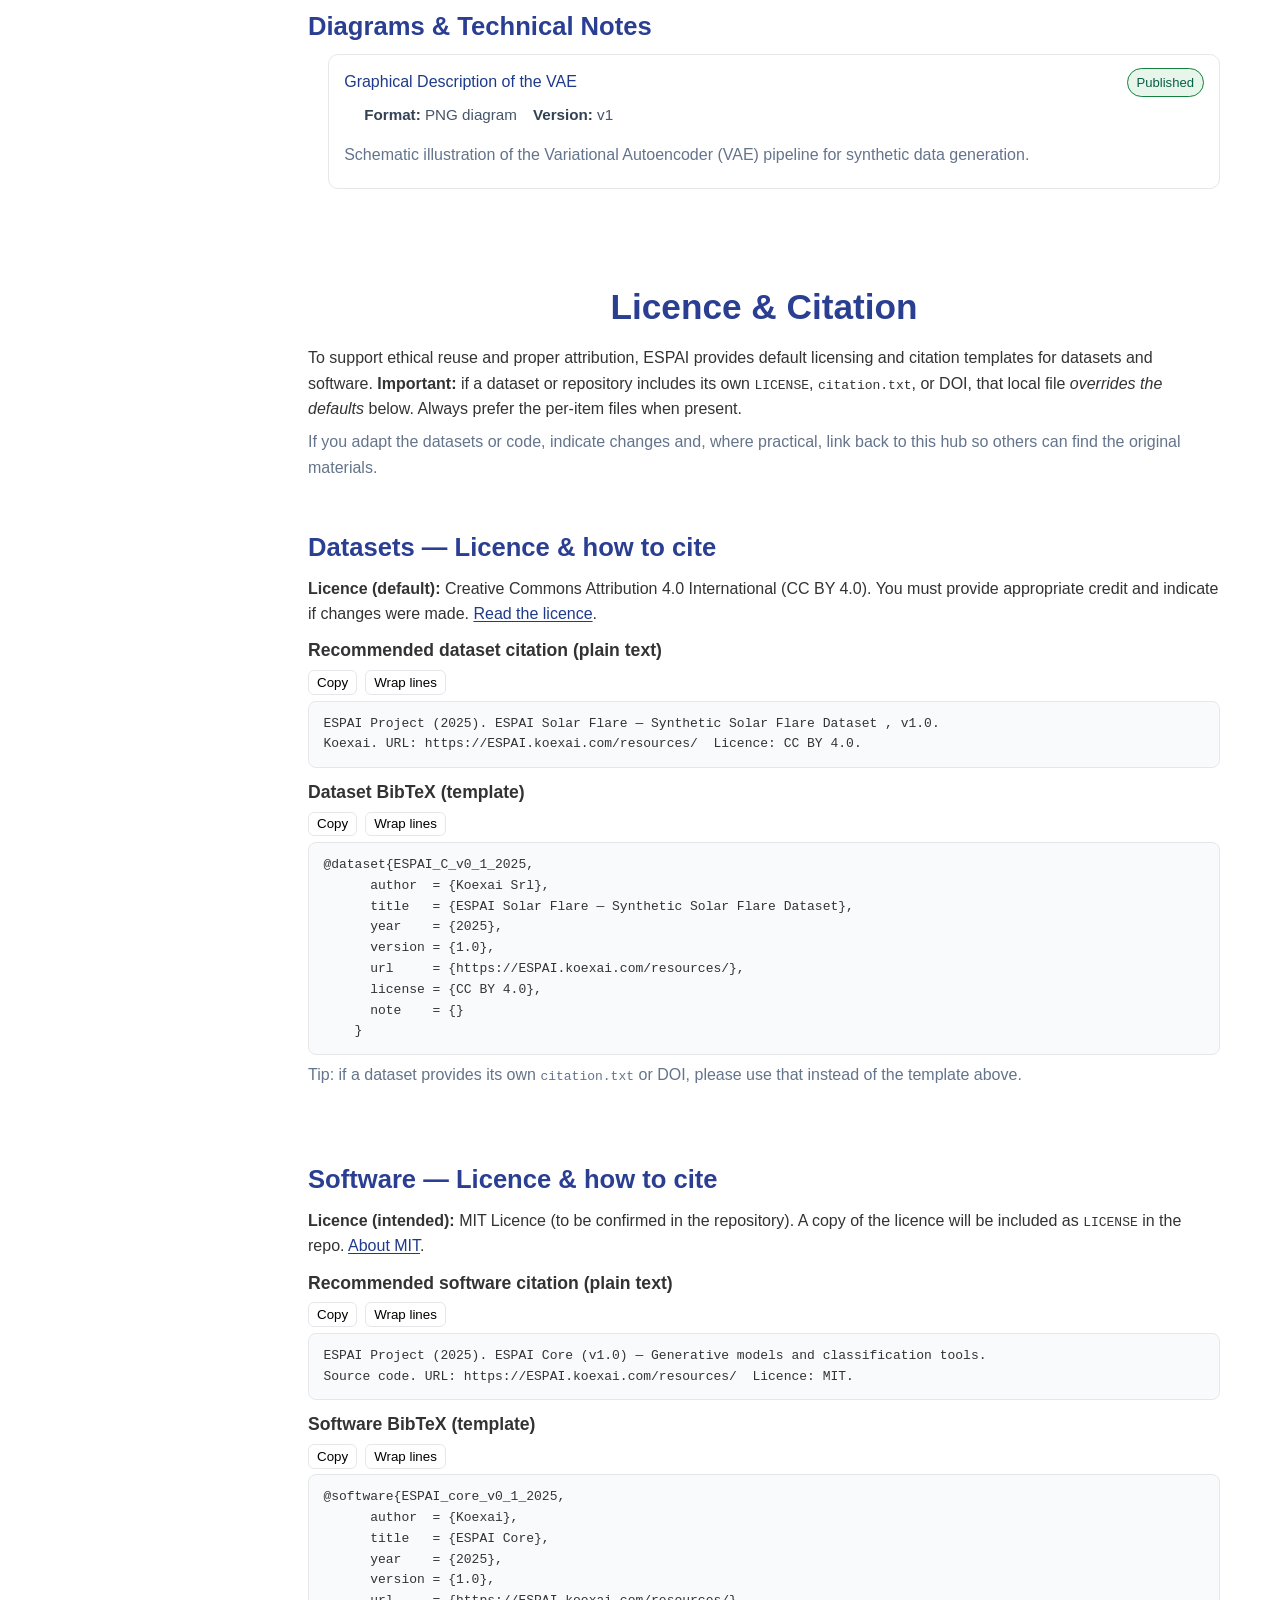
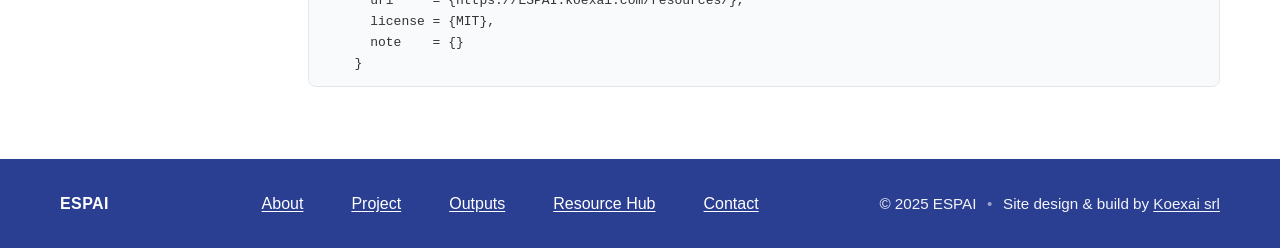
==== commit 11e83695: "artifact upload" ====
--- a/resources/index.html
+++ b/resources/index.html
@@ -324,7 +324,7 @@
         <article id="C1" class="dataset frame" aria-labelledby="C1-heading">
           <h4 id="C1-heading">C1. Synthetic EPIC-MOS1 Camera Flare events</h4>
             <p><strong>Overview.</strong> This collection contains synthetic solar-flare events generated with the ESPAI Variational Autoencoder (VAE) GenAI model, designed to emulate EPIC-MOS1 camera observations. Each event is provided as a <code>.csv</code> file containing the Pulse Invariant (PI) and the detector coordinates (DETX, DETY); Each event is provided as a CSV file containing three features: PI, DETX and DETY; releases will ship with transparent generation settings.</p>
-            <p class="muted">Intended use: data augmentation, controlled experiments on cadence/noise, and benchmarking generalisation.</p>
+            <p class="muted">Intended use: solar-flare background modeling, training machine learning algorithms and controlled experiments on cadence/noise.</p>
 
           <h5 class="visually-hidden">Primary files</h5>
             <div class="file-strip" aria-label="Primary files">
@@ -358,38 +358,38 @@
             <p class="fair-note">We’re progressively adding the artefacts below; items marked “Coming soon” will appear in the next releases.</p>
 
             <ul class="fair-checklist">
-              <li class="fair-item" data-status="soon">
+              <li class="fair-item" data-status="available">
                 <span class="icon" aria-hidden="true"><svg viewBox="0 0 24 24"><path d="M12 1a11 11 0 1 0 11 11A11.013 11.013 0 0 0 12 1Zm1 11V6h-2v8h7v-2Z"/></svg></span>
                 <span class="name">Metadata record</span> <span class="sep"></span>
-                <!--<a href="../resources/datasets/C1/metadata.json">metadata.json</a>-->
-                <span class="state"></span>
-              </li>
-
-              <li class="fair-item" data-status="soon">
+                <a href="../resources/datasets/C1/metadata.json">metadata.json</a>
+                <span class="state"></span>
+              </li>
+
+              <li class="fair-item" data-status="available">
                 <span class="icon" aria-hidden="true"><svg viewBox="0 0 24 24"><path d="M4 3h16v2H4zm0 4h16v2H4zm0 4h10v2H4zm0 4h10v2H4z"/></svg></span>
                 <span class="name">README</span> <span class="sep"></span>
-                <!--<a href="../resources/datasets/C1/README.md">README.md</a>-->
-                <span class="state"></span>
-              </li>
-
-              <li class="fair-item" data-status="soon">
+                <a href="../resources/datasets/C1/README.md">README.md</a>
+                <span class="state"></span>
+              </li>
+
+              <li class="fair-item" data-status="available">
                 <span class="icon" aria-hidden="true"><svg viewBox="0 0 24 24"><path d="M3 5h18v2H3zm0 6h18v2H3zm0 6h10v2H3z"/></svg></span>
                 <span class="name">Data dictionary</span> <span class="sep">·</span>
-                <!--<a href="../resources/datasets/C1/dictionary.csv">dictionary.csv</a>-->
-                <span class="state"></span>
-              </li>
-
-              <li class="fair-item" data-status="soon">
+                <a href="../resources/datasets/C1/dictionary.csv">dictionary.csv</a>
+                <span class="state"></span>
+              </li>
+
+              <li class="fair-item" data-status="available">
                 <span class="icon" aria-hidden="true"><svg viewBox="0 0 24 24"><path d="M12 3 2 9l10 6 10-6-10-6Zm0 8L2 17l10 6 10-6-10-6Z"/></svg></span>
                 <span class="name">Provenance &amp; methods</span> <span class="sep"></span>
-                <!--<a href="../resources/datasets/C1/provenance.md">provenance.md</a>-->
-                <span class="state"></span>
-              </li>
-
-              <li class="fair-item" data-status="soon">
+                <a href="../resources/datasets/C1/provenance.md">provenance.md</a>
+                <span class="state"></span>
+              </li>
+
+              <li class="fair-item" data-status="available">
                 <span class="icon" aria-hidden="true"><svg viewBox="0 0 24 24"><path d="M6 20h12v-2H6v2ZM8 2h8l1 4H7l1-4Zm-1 6h10l-1.5 9h-7L7 8Z"/></svg></span>
                 <span class="name">Licensing &amp; citation</span> <span class="sep"></span>
-                <!--<a href="/resources/datasets/C1/LICENSE.md">LICENCE</a>--> <!--<a href="/resources/datasets/C1/citation.txt">citation.txt</a>-->
+                <a href="/resources/datasets/C1/LICENSE.md">LICENCE</a> <!--<a href="/resources/datasets/C1/citation.txt">citation.txt</a>-->
                 <span class="state"></span>
               </li>
               <!--
@@ -406,7 +406,7 @@
         <article id="C2" class="dataset frame" aria-labelledby="C2-heading">
           <h4 id="C2-heading">C2. Synthetic EPIC-MOS2 Camera Flare events</h4>
             <p><strong>Overview.</strong> This collection contains synthetic solar-flare events generated with the ESPAI Variational Autoencoder (VAE) GenAI model, designed to emulate EPIC-MOS2 camera observations. Each event is provided as a <code>.csv</code> file containing the Pulse Invariant (PI) and the detector coordinates (DETX, DETY); Each event is provided as a CSV file containing three features: PI, DETX and DETY; releases will ship with transparent generation settings.</p>
-            <p class="muted">Intended use: data augmentation, controlled experiments on cadence/noise, and benchmarking generalisation.</p>
+            <p class="muted">Intended use: solar-flare background modeling, training machine learning algorithms and controlled experiments on cadence/noise.</p>
 
           <h5 class="visually-hidden">Primary files</h5>
             <div class="file-strip" aria-label="Primary files">
@@ -439,38 +439,38 @@
             <p class="fair-note">We’re progressively adding the artefacts below; items marked “Coming soon” will appear in the next releases.</p>
 
             <ul class="fair-checklist">
-              <li class="fair-item" data-status="soon">
+              <li class="fair-item" data-status="available">
                 <span class="icon" aria-hidden="true"><svg viewBox="0 0 24 24"><path d="M12 1a11 11 0 1 0 11 11A11.013 11.013 0 0 0 12 1Zm1 11V6h-2v8h7v-2Z"/></svg></span>
                 <span class="name">Metadata record</span> <span class="sep"></span>
-                <!--<a href="../resources/datasets/C2/metadata.json">metadata.json</a>-->
-                <span class="state"></span>
-              </li>
-
-              <li class="fair-item" data-status="soon">
+                <a href="../resources/datasets/C2/metadata.json">metadata.json</a>
+                <span class="state"></span>
+              </li>
+
+              <li class="fair-item" data-status="available">
                 <span class="icon" aria-hidden="true"><svg viewBox="0 0 24 24"><path d="M4 3h16v2H4zm0 4h16v2H4zm0 4h10v2H4zm0 4h10v2H4z"/></svg></span>
                 <span class="name">README</span> <span class="sep">·</span>
-                <!--<a href="../resources/datasets/C2/README.md">README.md</a>-->
-                <span class="state"></span>
-              </li>
-
-              <li class="fair-item" data-status="soon">
+                <a href="../resources/datasets/C2/README.md">README.md</a>
+                <span class="state"></span>
+              </li>
+
+              <li class="fair-item" data-status="available">
                 <span class="icon" aria-hidden="true"><svg viewBox="0 0 24 24"><path d="M3 5h18v2H3zm0 6h18v2H3zm0 6h10v2H3z"/></svg></span>
                 <span class="name">Data dictionary</span> <span class="sep">·</span>
-                <!--<a href="../resources/datasets/C2/dictionary.csv">dictionary.csv</a>-->
-                <span class="state"></span>
-              </li>
-
-              <li class="fair-item" data-status="soon">
+                <a href="../resources/datasets/C2/dictionary.csv">dictionary.csv</a>
+                <span class="state"></span>
+              </li>
+
+              <li class="fair-item" data-status="available">
                 <span class="icon" aria-hidden="true"><svg viewBox="0 0 24 24"><path d="M12 3 2 9l10 6 10-6-10-6Zm0 8L2 17l10 6 10-6-10-6Z"/></svg></span>
                 <span class="name">Provenance &amp; methods</span> <span class="sep"></span>
-                <!--<a href="../resources/datasets/C2/provenance.md">provenance.md</a>-->
-                <span class="state"></span>
-              </li>
-
-              <li class="fair-item" data-status="soon">
+                <a href="../resources/datasets/C2/provenance.md">provenance.md</a>
+                <span class="state"></span>
+              </li>
+
+              <li class="fair-item" data-status="available">
                 <span class="icon" aria-hidden="true"><svg viewBox="0 0 24 24"><path d="M6 20h12v-2H6v2ZM8 2h8l1 4H7l1-4Zm-1 6h10l-1.5 9h-7L7 8Z"/></svg></span>
                 <span class="name">Licensing &amp; citation</span> <span class="sep"></span>
-                <!--<a href="/resources/datasets/C2/LICENSE.md">LICENCE</a>--> <!--<a href="/resources/datasets/C2/citation.txt">citation.txt</a>-->
+                <a href="/resources/datasets/C2/LICENSE.md">LICENCE</a> <!--<a href="/resources/datasets/C2/citation.txt">citation.txt</a>-->
                 <span class="state"></span>
               </li>
               <!--
@@ -486,7 +486,7 @@
         <article id="C3" class="dataset frame" aria-labelledby="C3-heading">
           <h4 id="C3-heading">C3. Synthetic EPIC-pn Camera Flare events</h4>
             <p><strong>Overview.</strong> This collection contains synthetic solar-flare events generated with the ESPAI Variational Autoencoder (VAE) GenAI model, designed to emulate EPIC-pn camera observations. Each event is provided as a <code>.parquet</code> file containing the Pulse Invariant (PI) and the detector coordinates (DETX, DETY); Each event is provided as a parquet file containing three features: PI, DETX and DETY; releases will ship with transparent generation settings.</p>
-            <p class="muted">Intended use: data augmentation, controlled experiments on cadence/noise, and benchmarking generalisation.</p>
+            <p class="muted">Intended use: solar-flare background modeling, training machine learning algorithms and controlled experiments on cadence/noise.</p>
 
           <h5 class="visually-hidden">Primary files</h5>
             <div class="file-strip" aria-label="Primary files">
@@ -519,38 +519,38 @@
             <p class="fair-note">We’re progressively adding the artefacts below; items marked “Coming soon” will appear in the next releases.</p>
 
             <ul class="fair-checklist">
-              <li class="fair-item" data-status="soon">
+              <li class="fair-item" data-status="available">
                 <span class="icon" aria-hidden="true"><svg viewBox="0 0 24 24"><path d="M12 1a11 11 0 1 0 11 11A11.013 11.013 0 0 0 12 1Zm1 11V6h-2v8h7v-2Z"/></svg></span>
                 <span class="name">Metadata record</span> <span class="sep"></span>
-                <!--<a href="../resources/datasets/C3/metadata.json">metadata.json</a>-->
-                <span class="state"></span>
-              </li>
-
-              <li class="fair-item" data-status="soon">
+                <a href="../resources/datasets/C3/metadata.json">metadata.json</a>
+                <span class="state"></span>
+              </li>
+
+              <li class="fair-item" data-status="available">
                 <span class="icon" aria-hidden="true"><svg viewBox="0 0 24 24"><path d="M4 3h16v2H4zm0 4h16v2H4zm0 4h10v2H4zm0 4h10v2H4z"/></svg></span>
                 <span class="name">README</span> <span class="sep"></span>
-                <!--<a href="../resources/datasets/C3/README.md">README.md</a>-->
-                <span class="state"></span>
-              </li>
-
-              <li class="fair-item" data-status="soon">
+                <a href="../resources/datasets/C3/README.md">README.md</a>
+                <span class="state"></span>
+              </li>
+
+              <li class="fair-item" data-status="available">
                 <span class="icon" aria-hidden="true"><svg viewBox="0 0 24 24"><path d="M3 5h18v2H3zm0 6h18v2H3zm0 6h10v2H3z"/></svg></span>
                 <span class="name">Data dictionary</span> <span class="sep">·</span>
-                <!--<a href="../resources/datasets/C3/dictionary.csv">dictionary.csv</a>-->
-                <span class="state"></span>
-              </li>
-
-              <li class="fair-item" data-status="soon">
+                <a href="../resources/datasets/C3/dictionary.csv">dictionary.csv</a>
+                <span class="state"></span>
+              </li>
+
+              <li class="fair-item" data-status="available">
                 <span class="icon" aria-hidden="true"><svg viewBox="0 0 24 24"><path d="M12 3 2 9l10 6 10-6-10-6Zm0 8L2 17l10 6 10-6-10-6Z"/></svg></span>
                 <span class="name">Provenance &amp; methods</span> <span class="sep"></span>
-                <!--<a href="../resources/datasets/C3/provenance.md">provenance.md</a>-->
-                <span class="state"></span>
-              </li>
-
-              <li class="fair-item" data-status="soon">
+                <a href="../resources/datasets/C3/provenance.md">provenance.md</a>
+                <span class="state"></span>
+              </li>
+
+              <li class="fair-item" data-status="available">
                 <span class="icon" aria-hidden="true"><svg viewBox="0 0 24 24"><path d="M6 20h12v-2H6v2ZM8 2h8l1 4H7l1-4Zm-1 6h10l-1.5 9h-7L7 8Z"/></svg></span>
                 <span class="name">Licensing &amp; citation</span> <span class="sep"></span>
-                <!--<a href="/resources/datasets/C3/LICENSE.md">LICENCE</a>--> <!--<a href="/resources/datasets/C3/citation.txt">citation.txt</a>-->
+                <a href="/resources/datasets/C3/LICENSE.md">LICENCE</a> <!--<a href="/resources/datasets/C3/citation.txt">citation.txt</a>-->
                 <span class="state"></span>
               </li>
               <!--
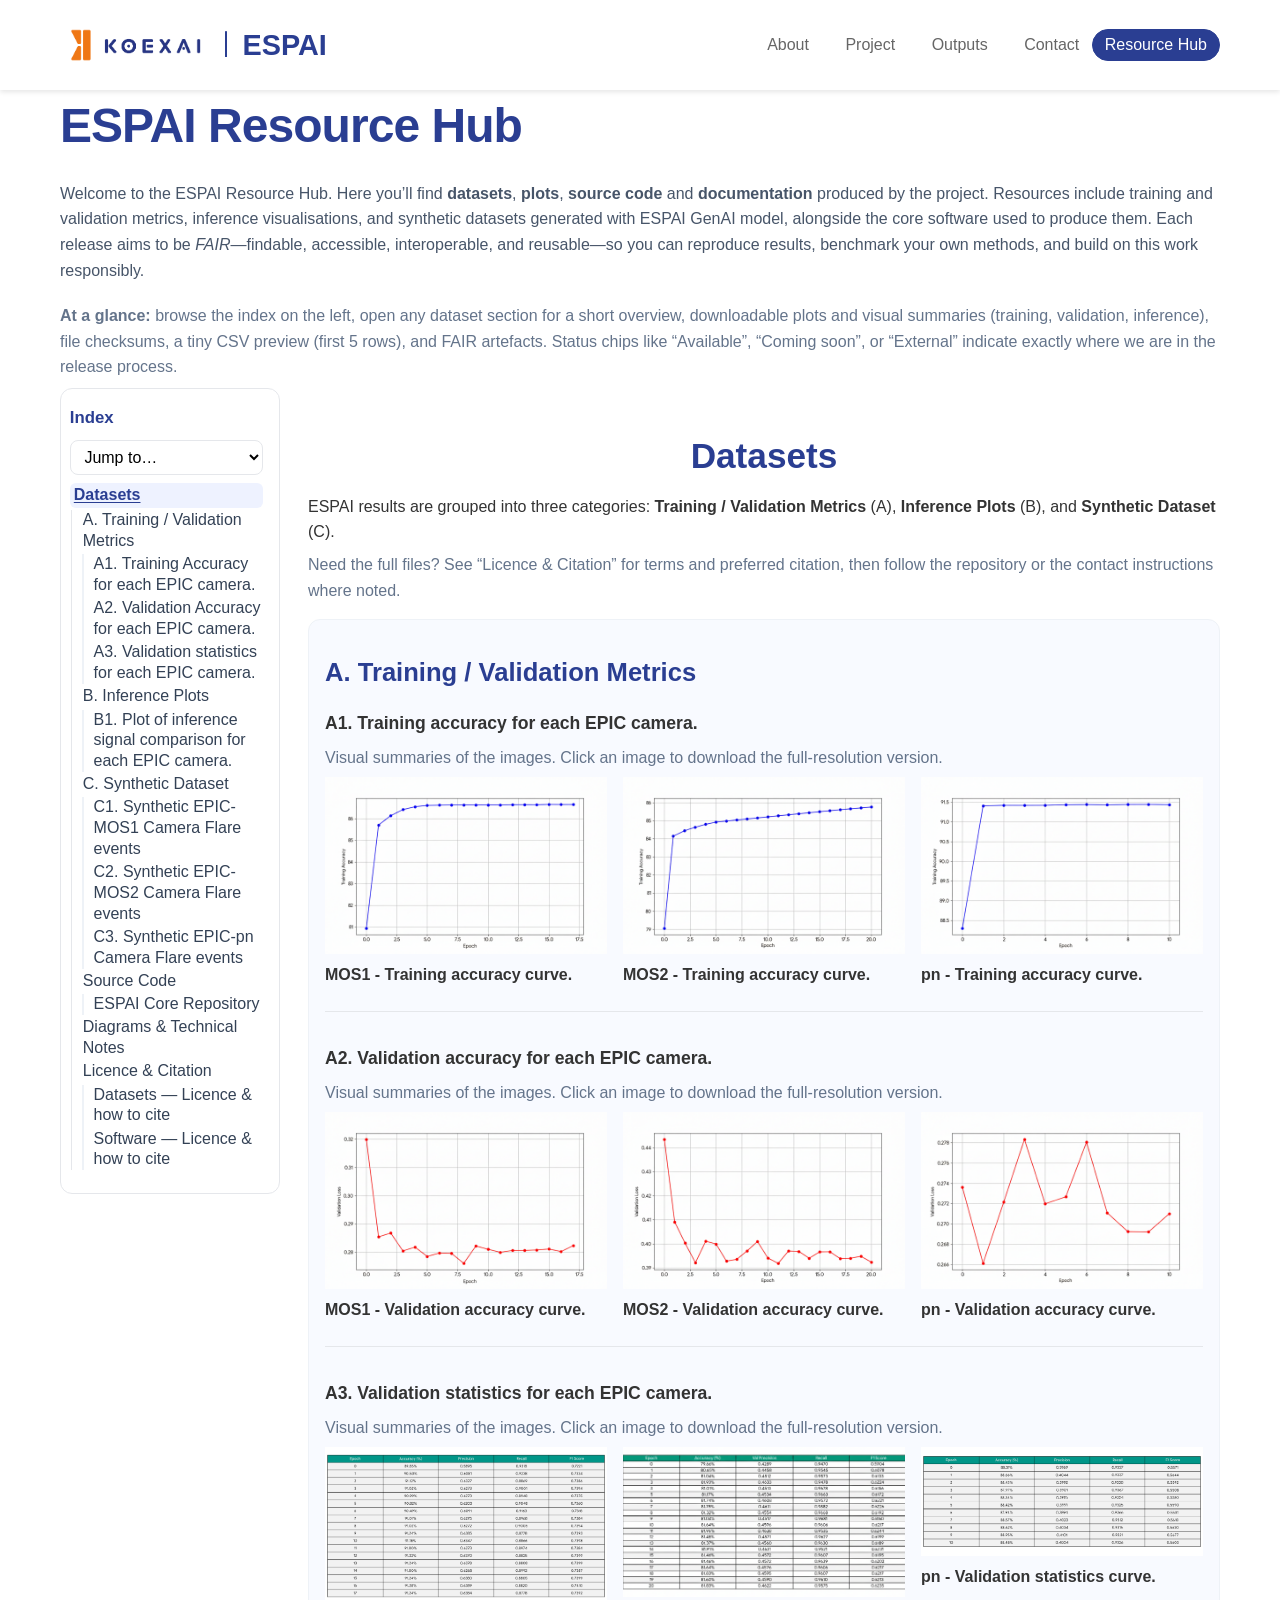
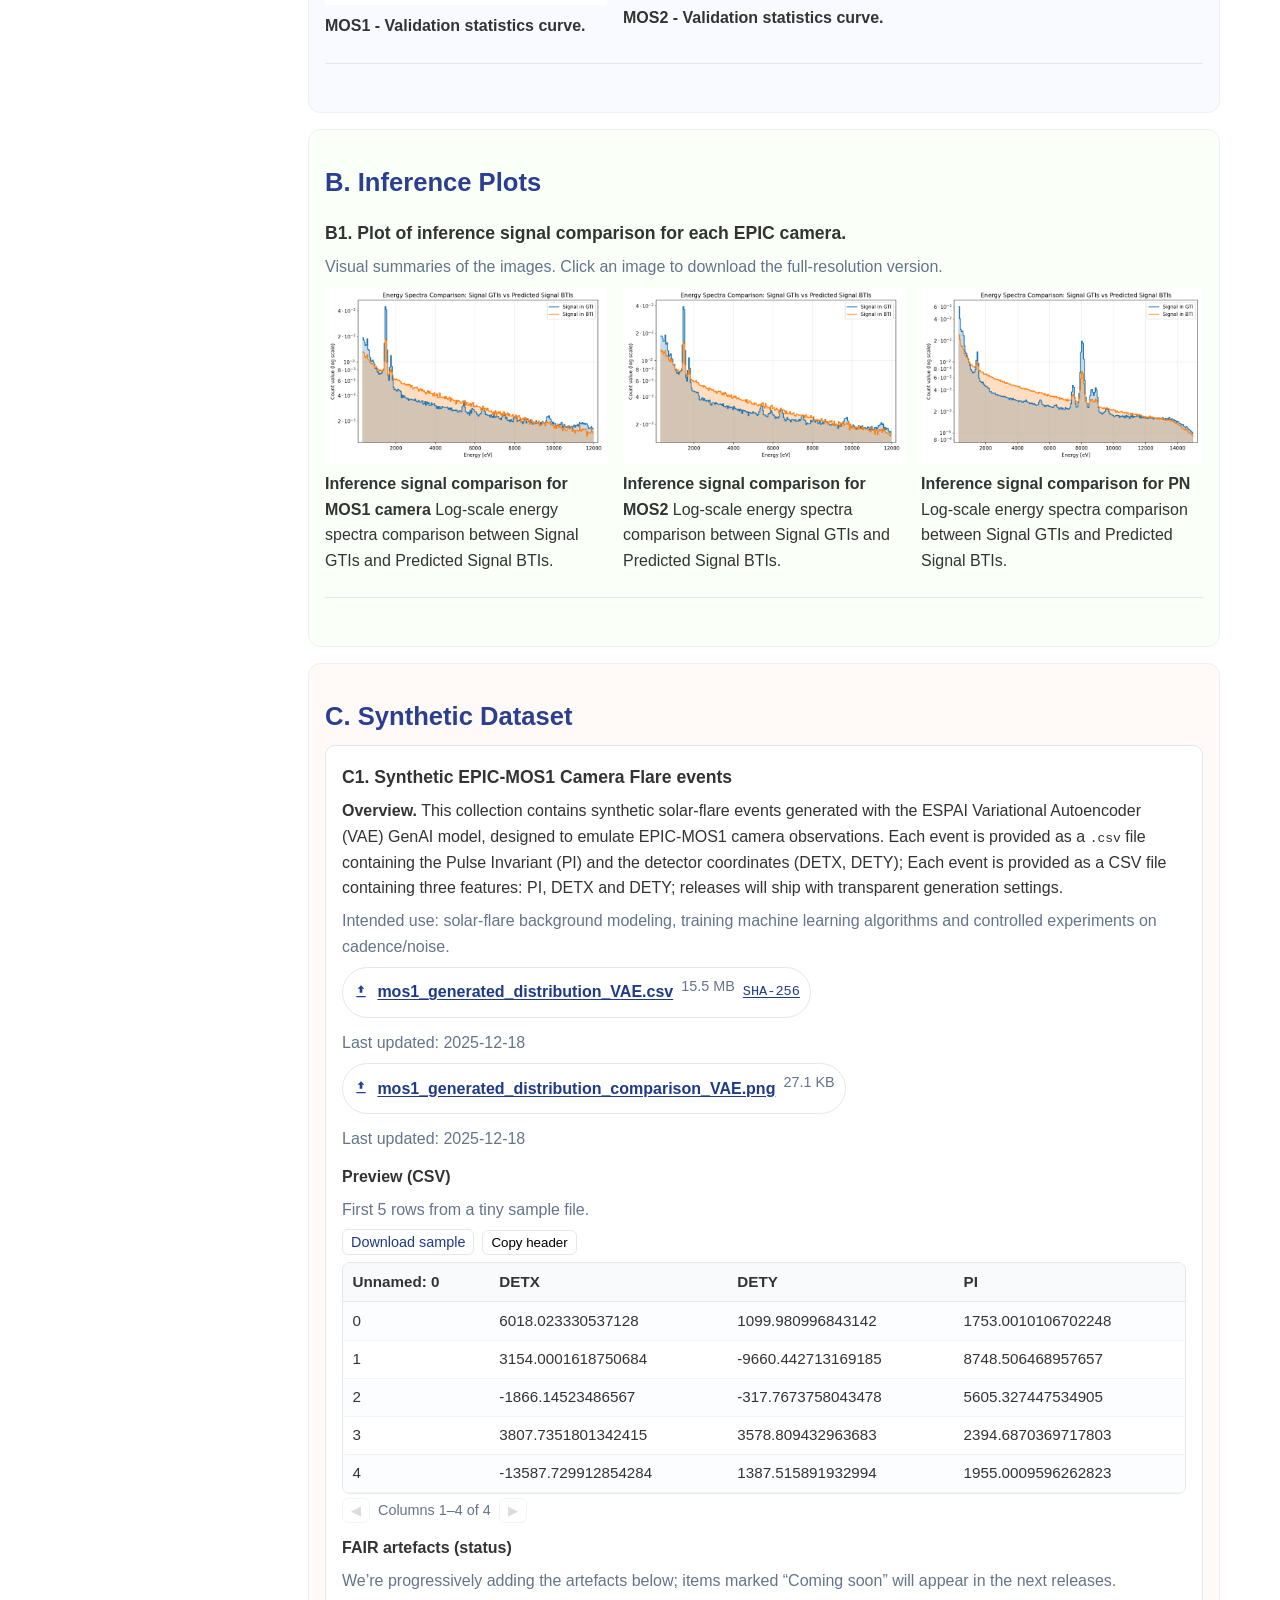
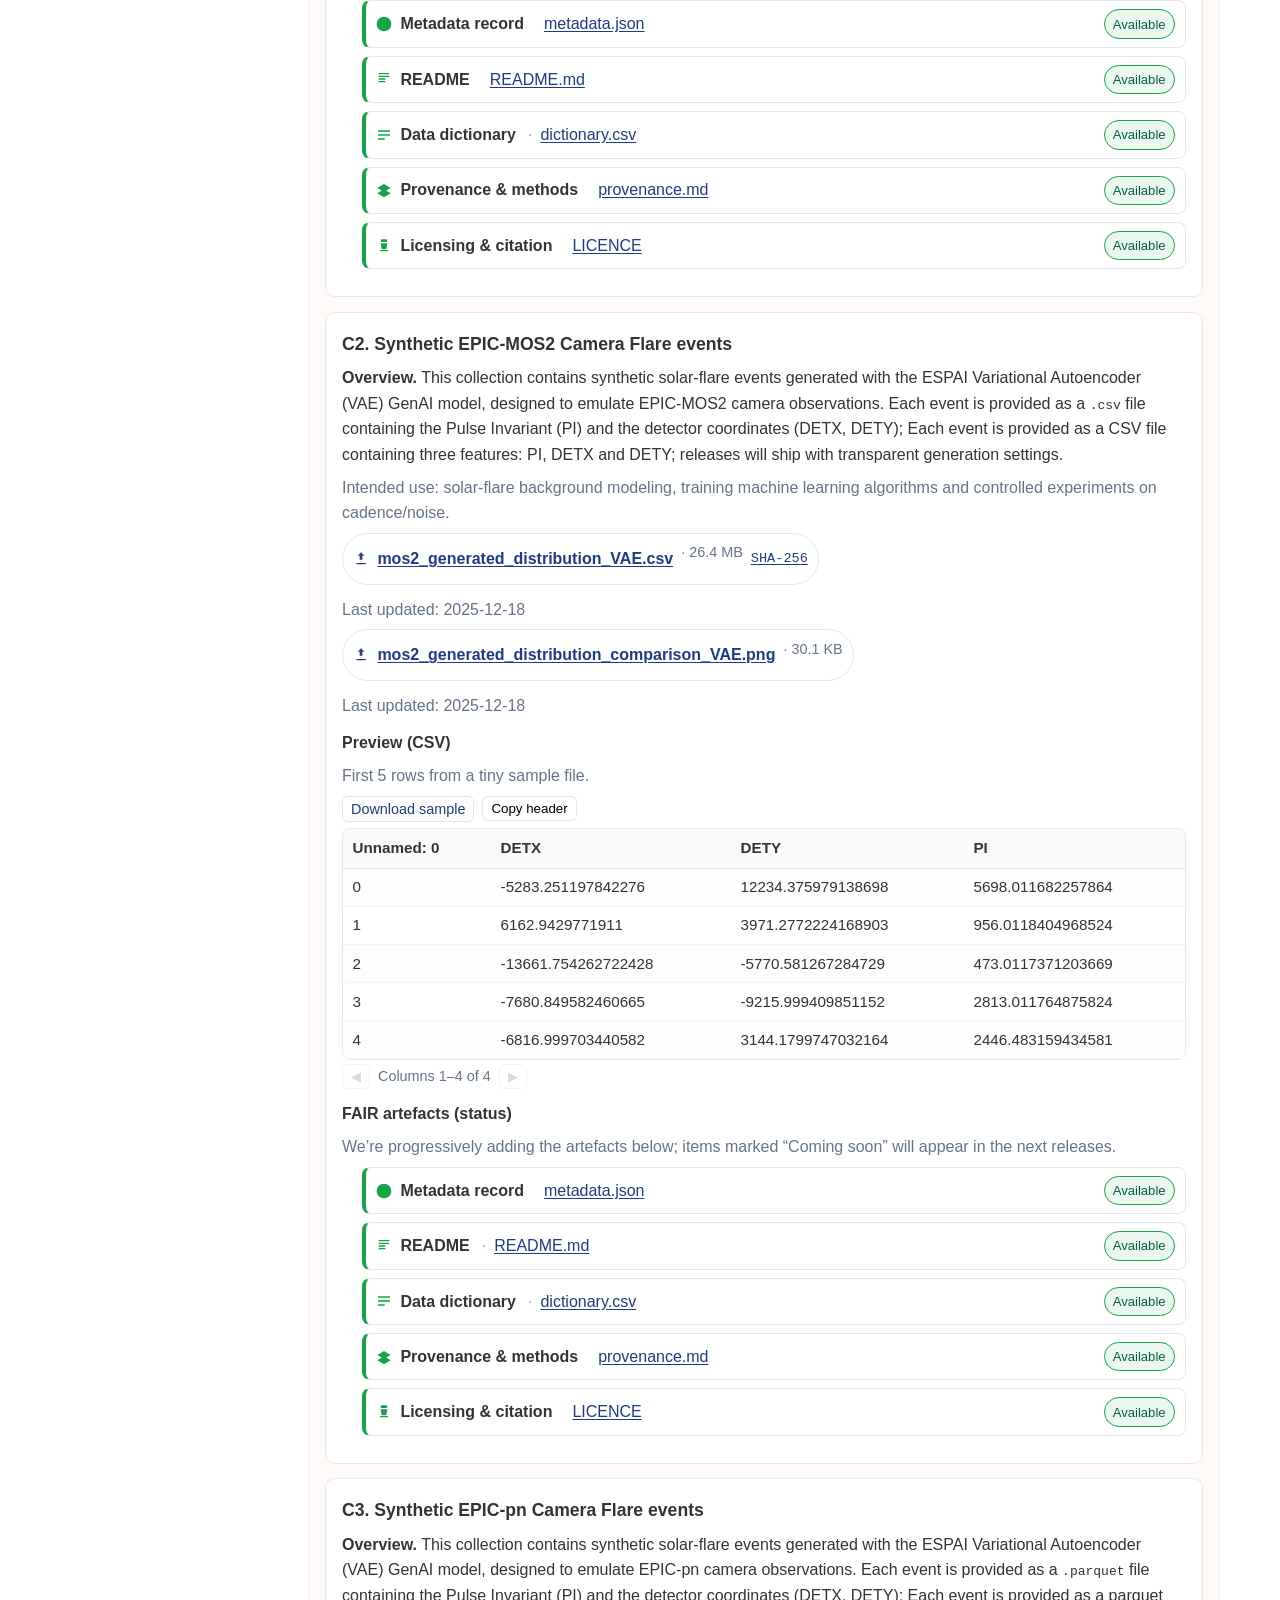
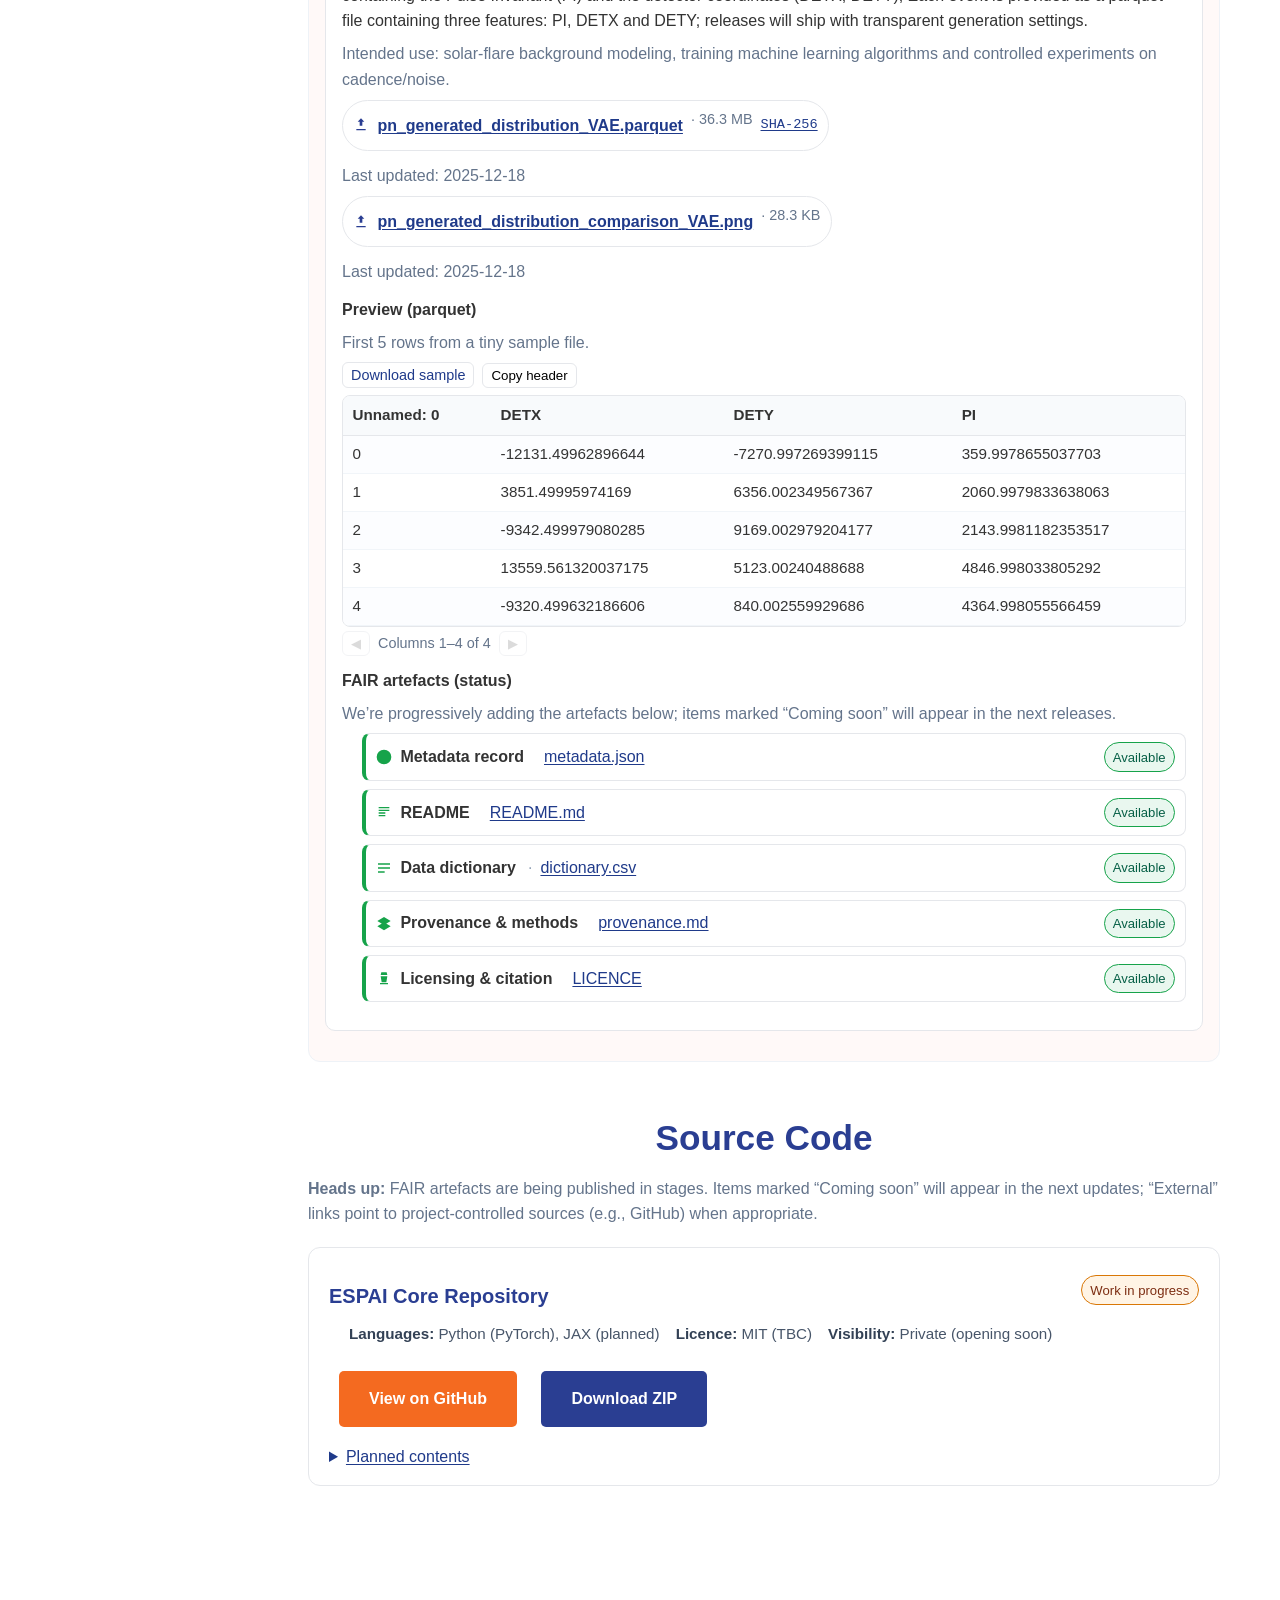
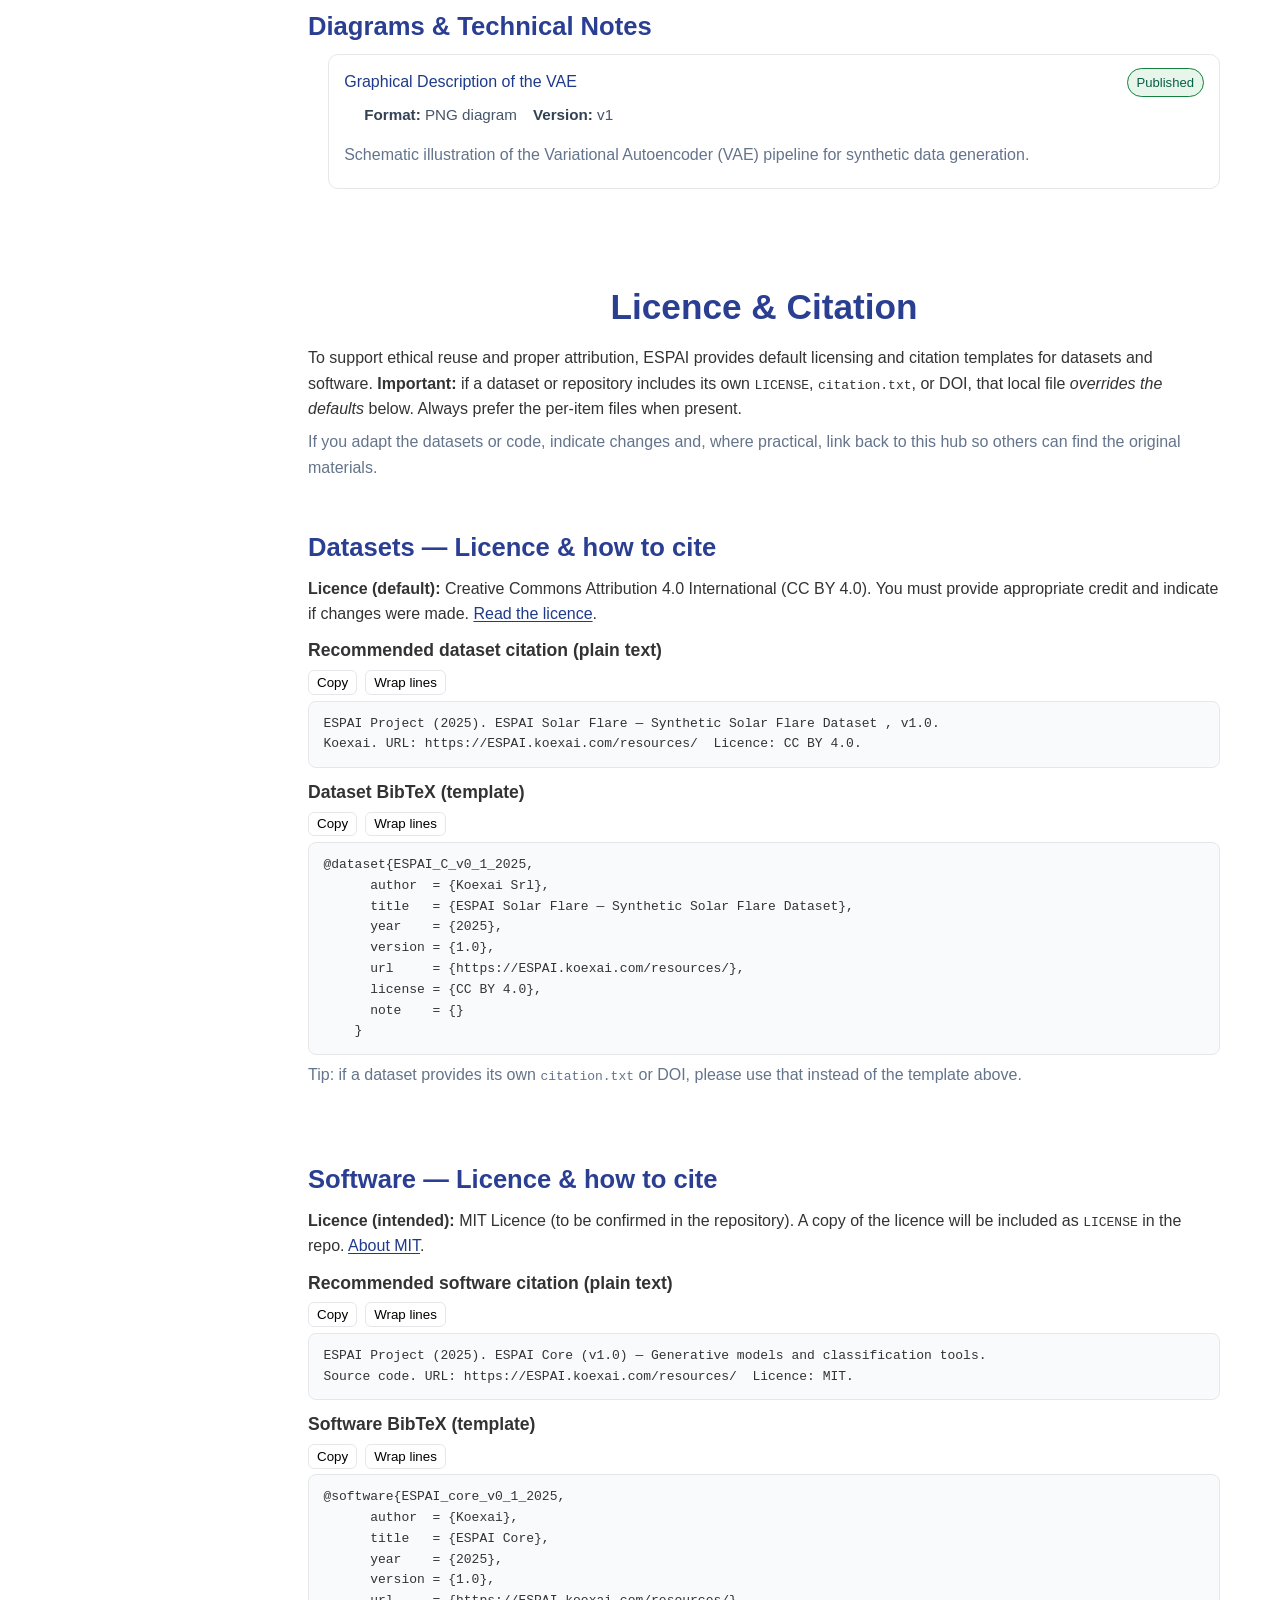
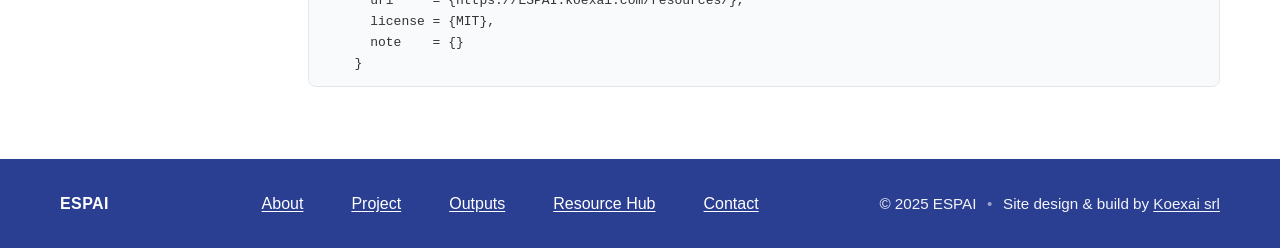
==== commit 9b5db16c: "index updated" ====
--- a/resources/index.html
+++ b/resources/index.html
@@ -50,7 +50,7 @@
 
       <h2 id="toc-heading">Index</h2>
       <ul>
-        <li><a href="#datasets">Results</a>
+        <li><a href="#datasets">Datasets</a>
           <ul>
             <li><a href="#A">A. Training / Validation Metrics</a>
               <ul>
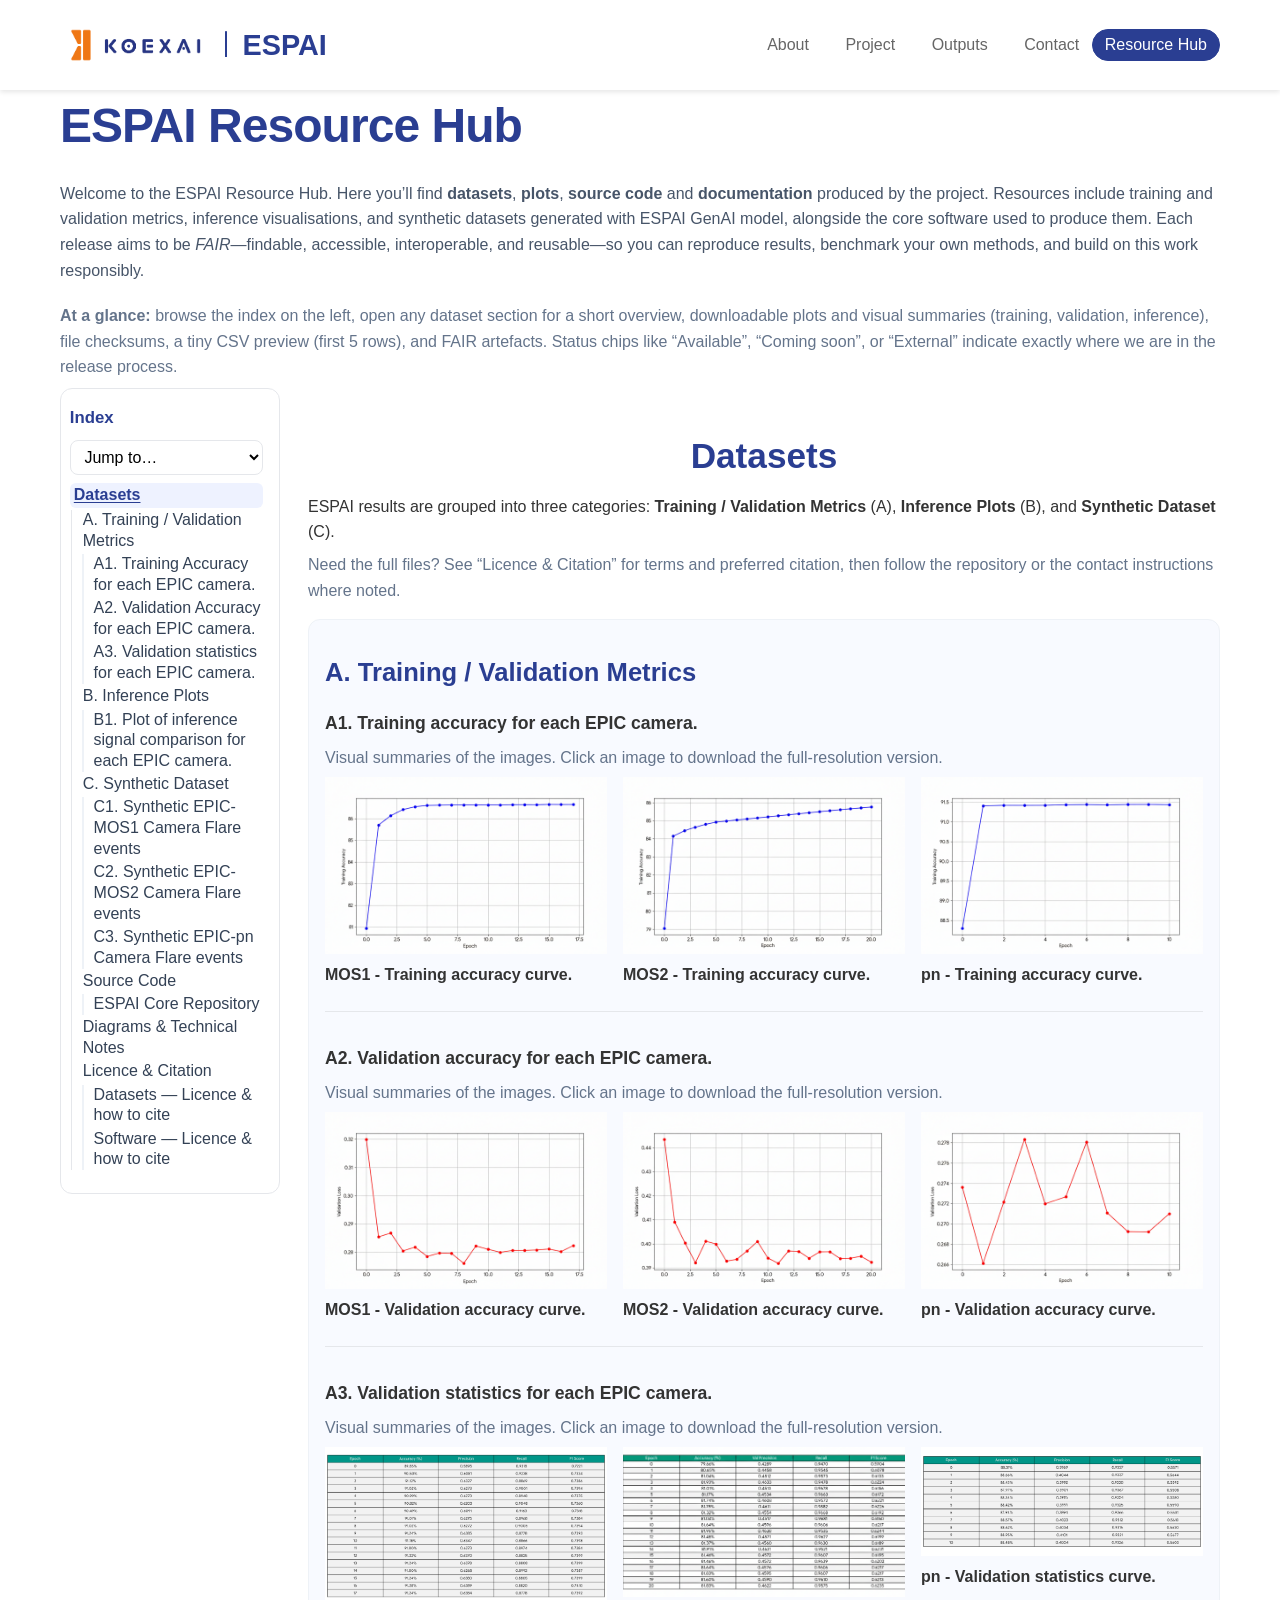
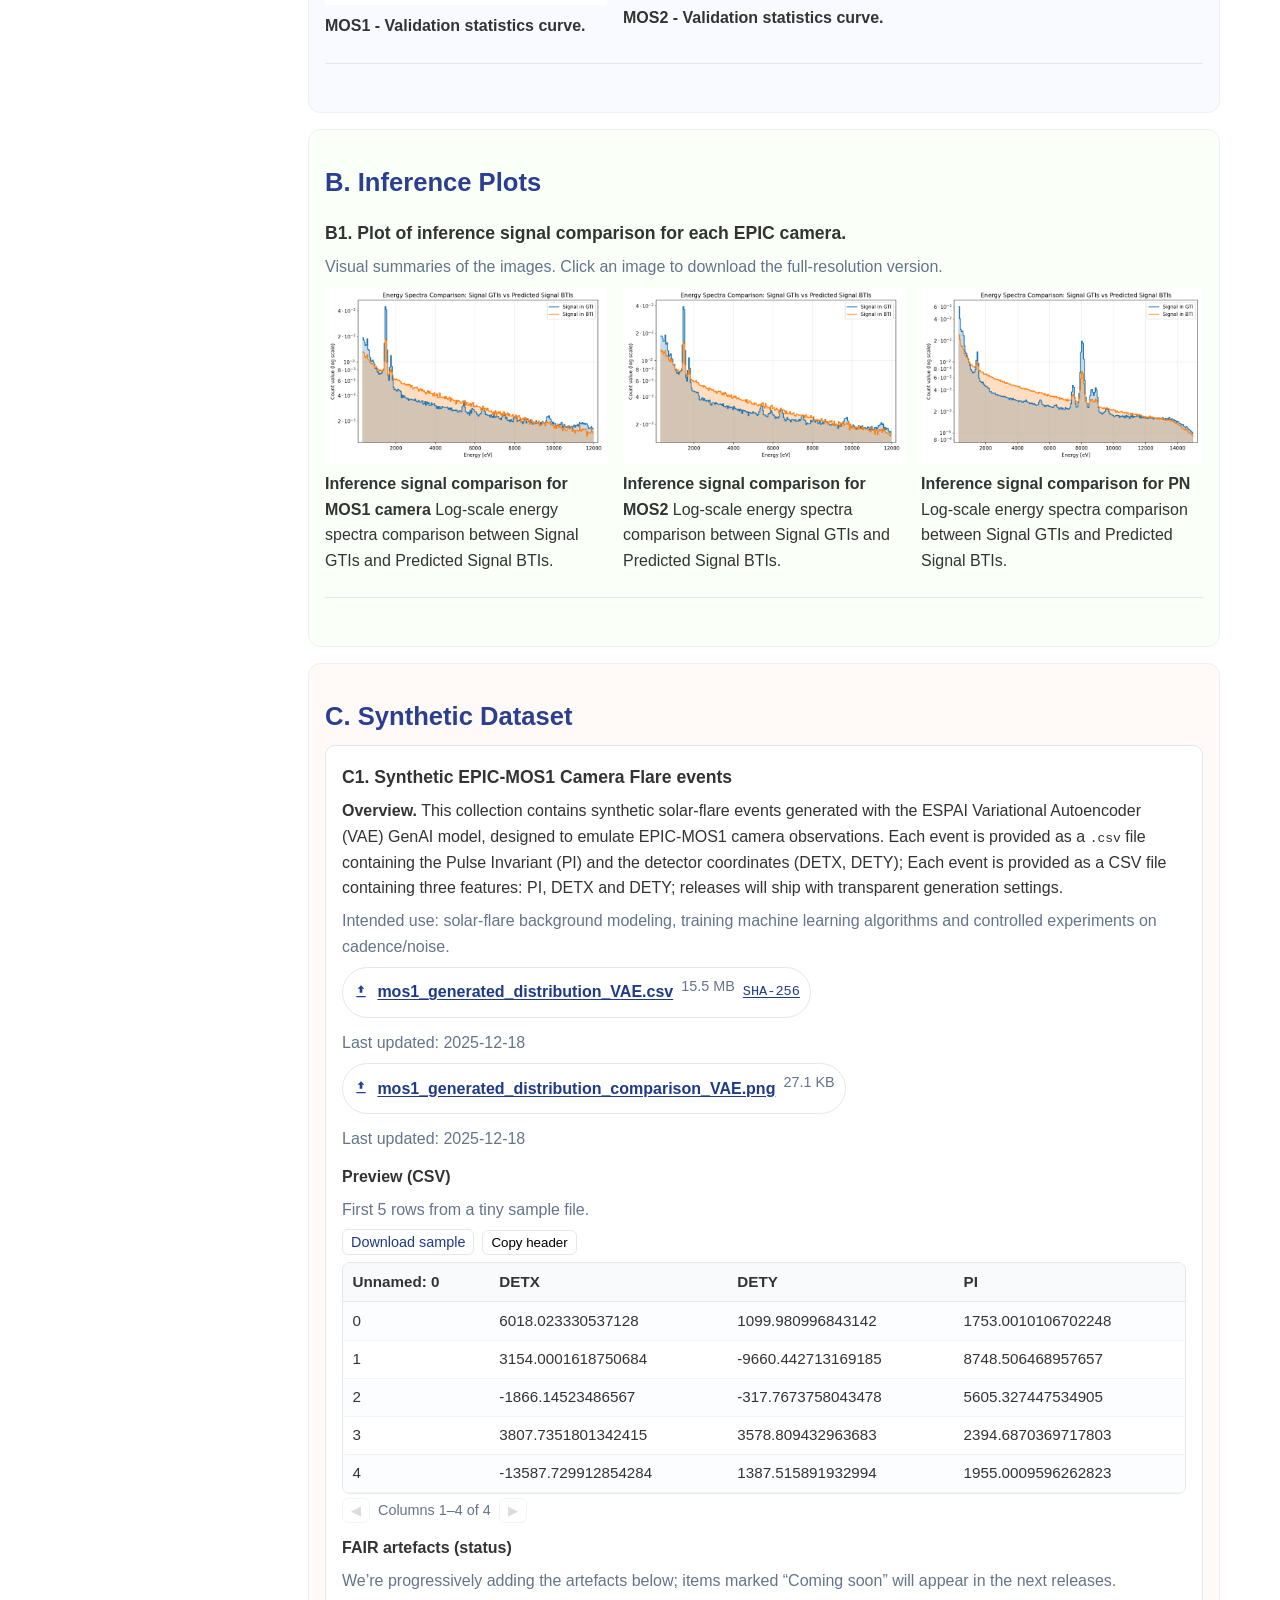
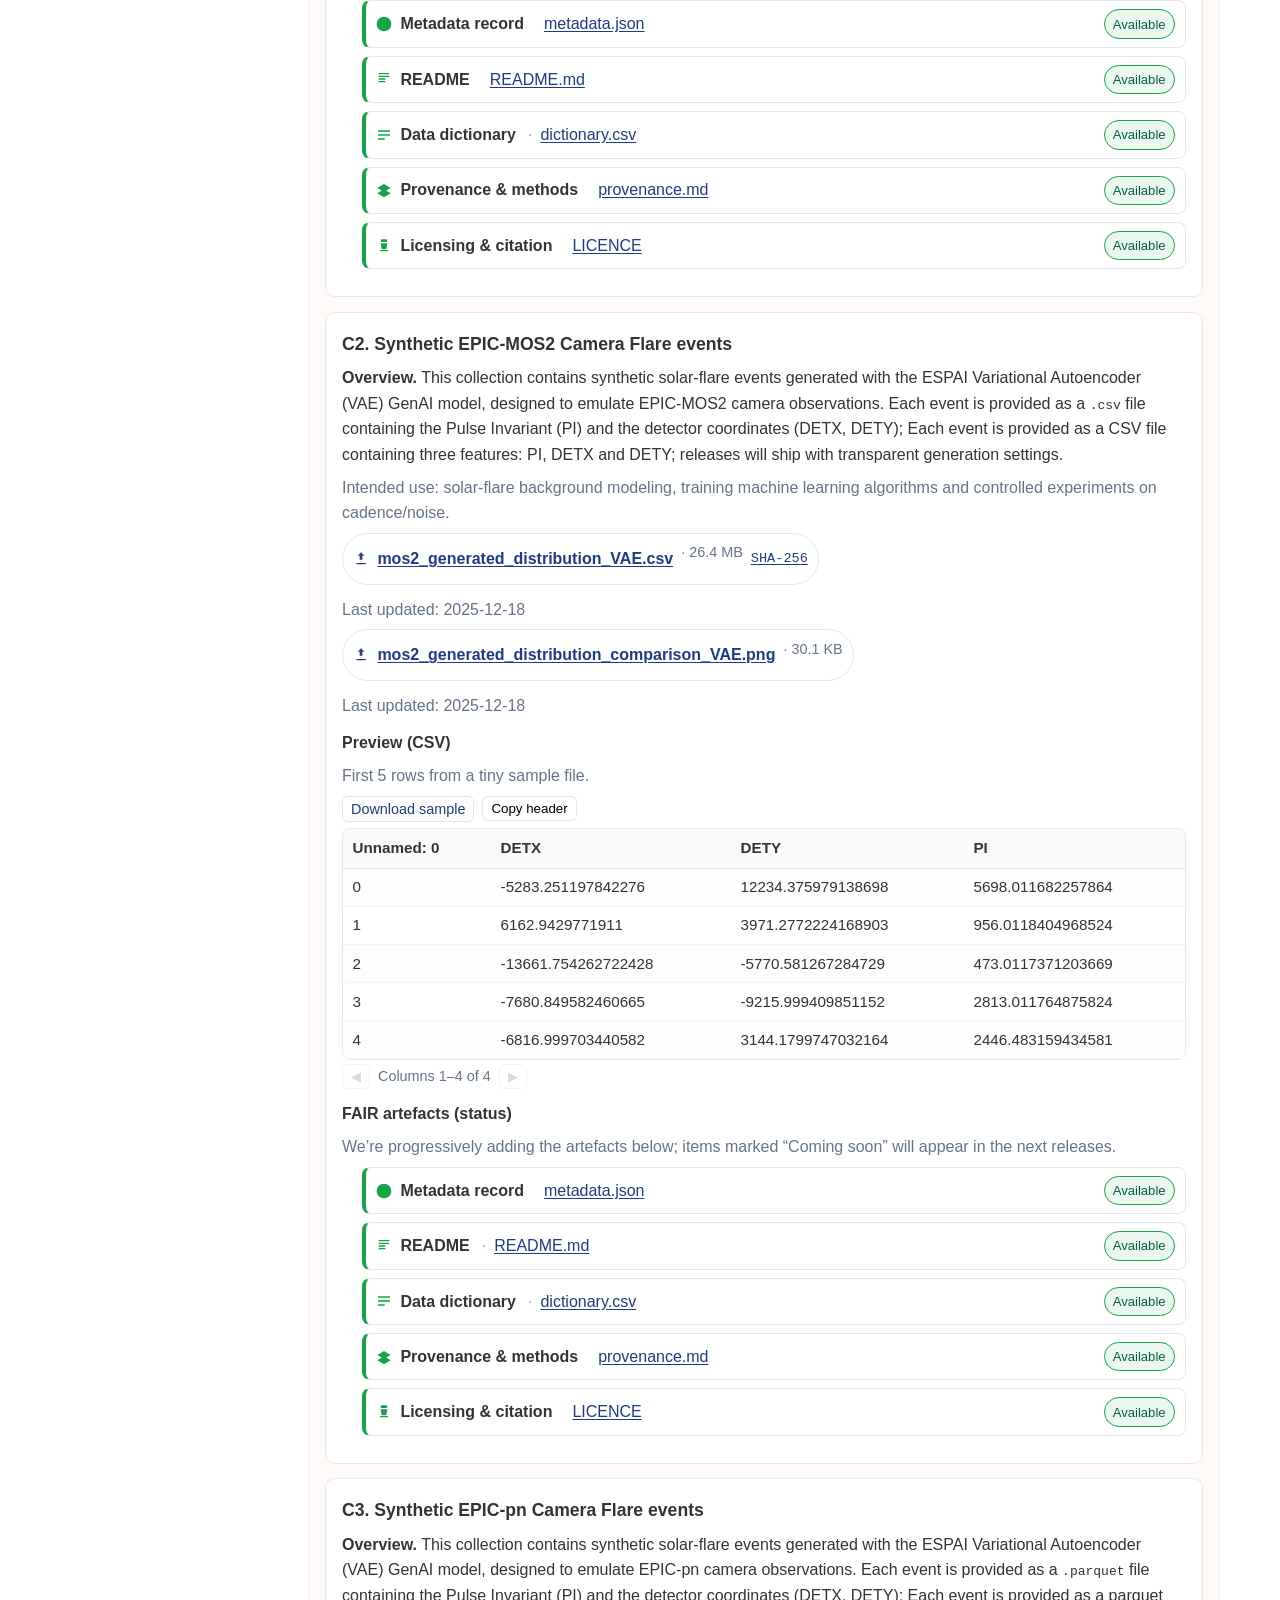
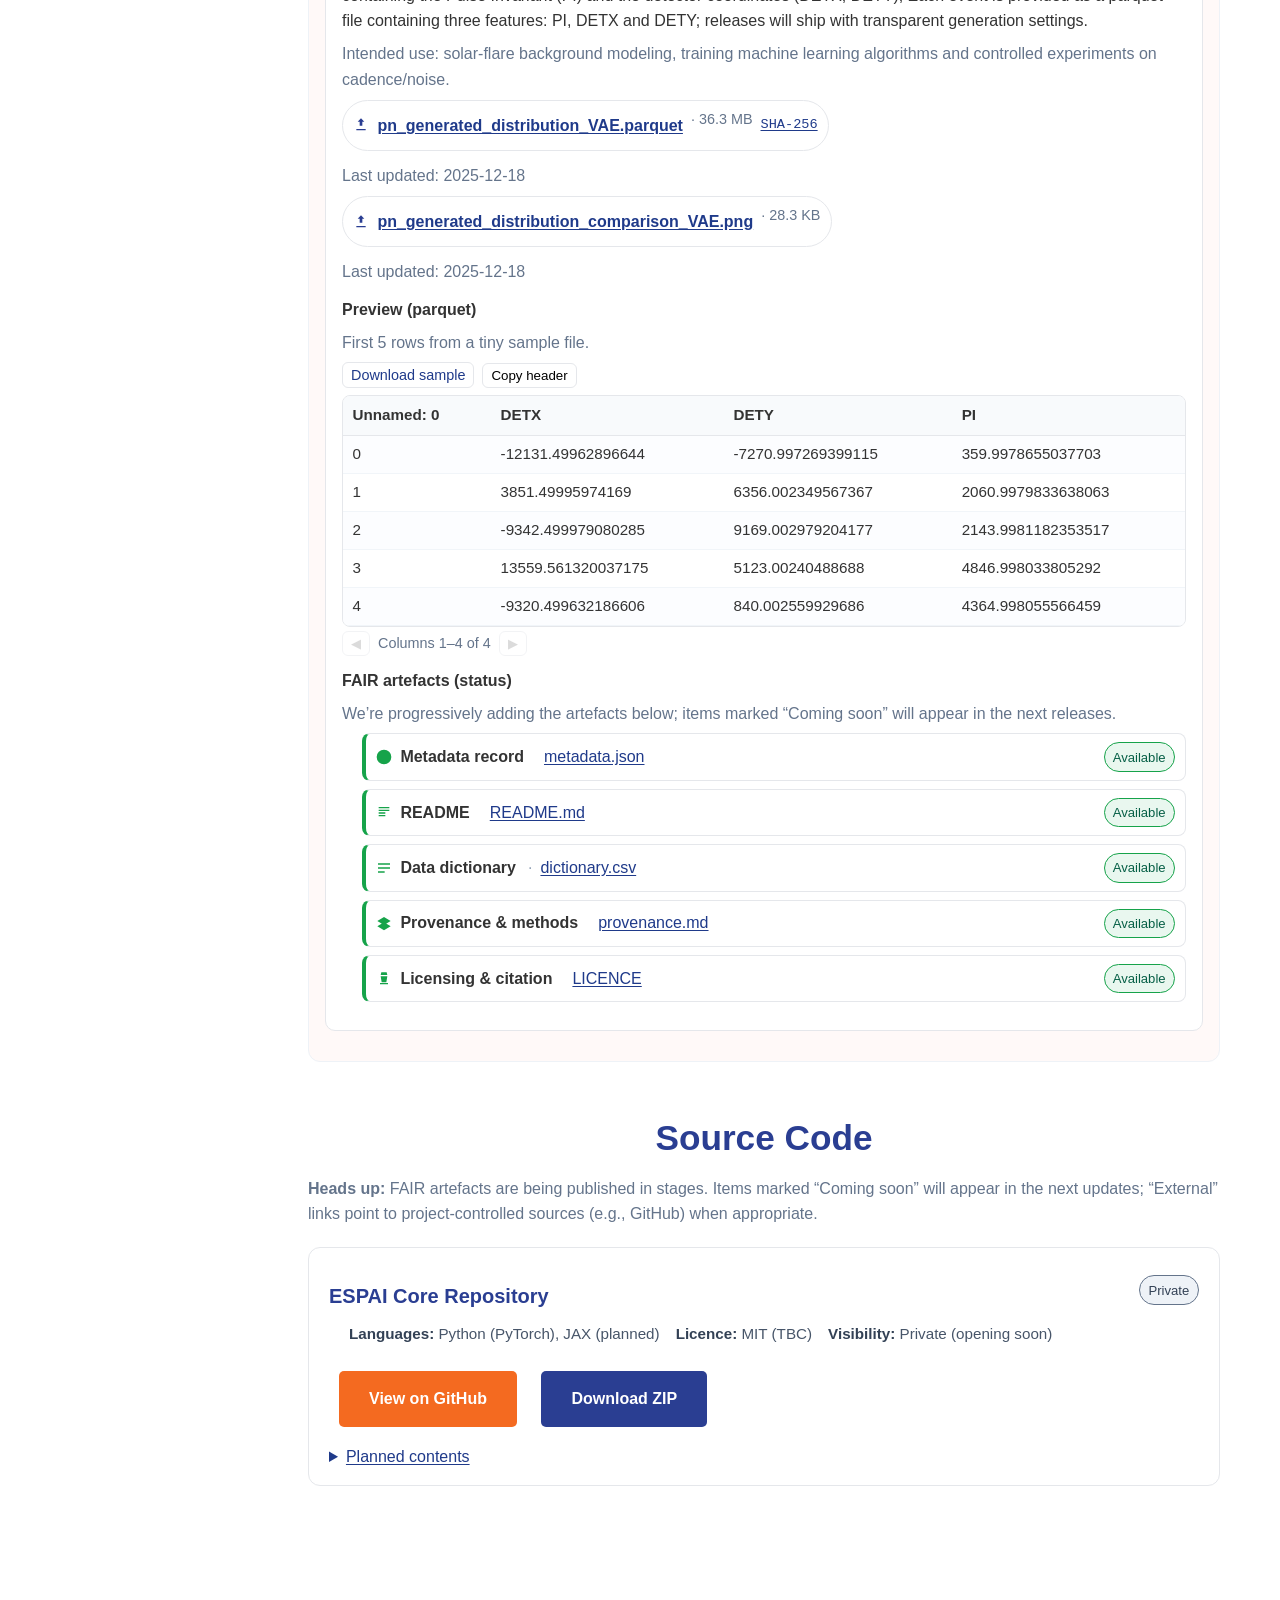
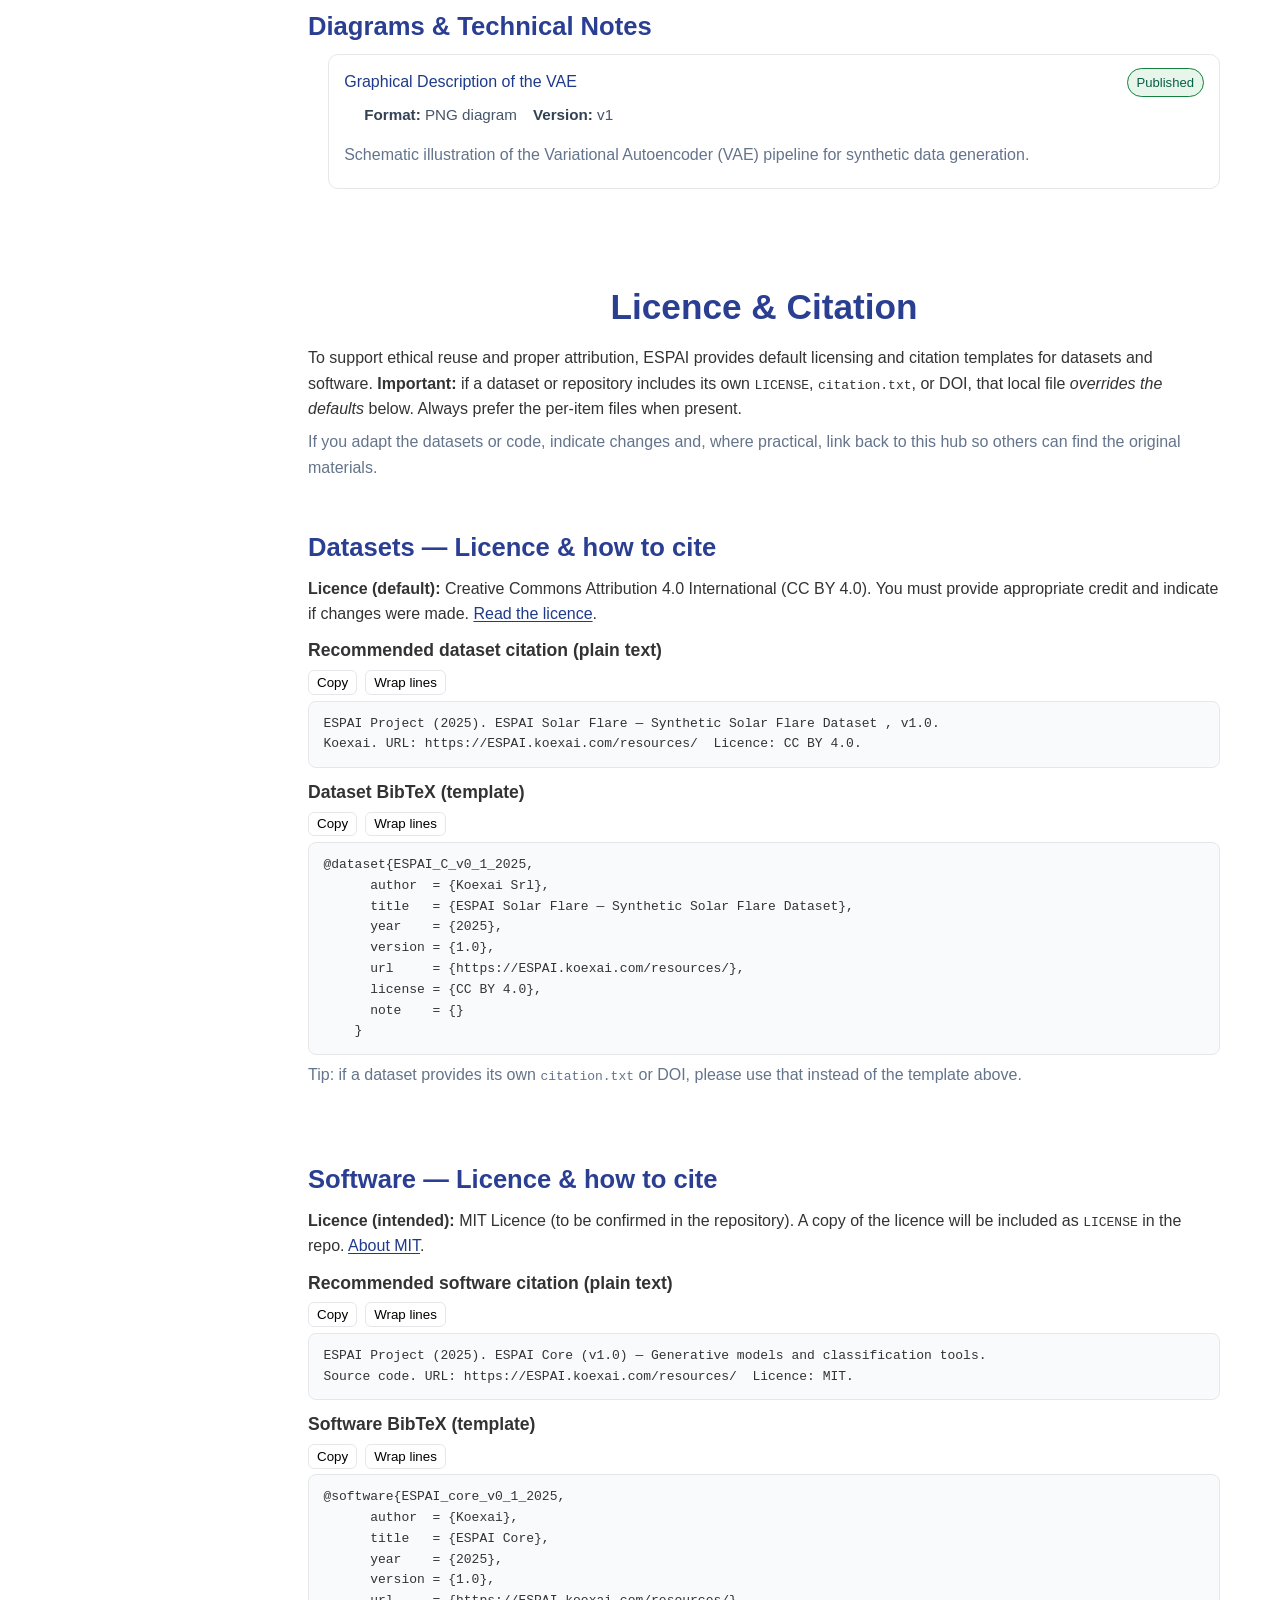
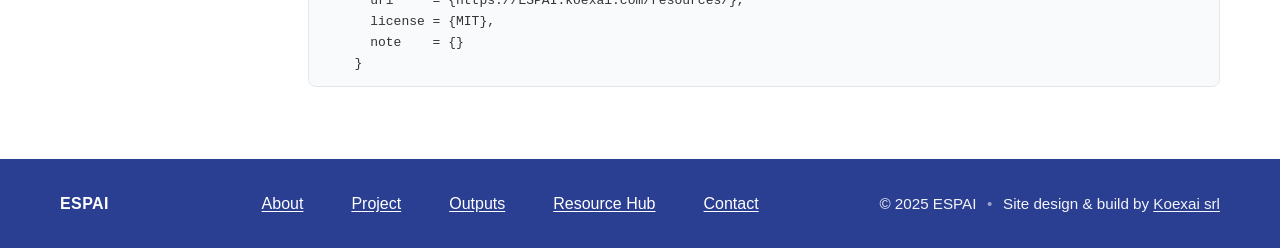
==== commit 378d7242: "source code section updated" ====
--- a/resources/index.html
+++ b/resources/index.html
@@ -576,7 +576,7 @@
           “External” links point to project-controlled sources (e.g., GitHub<!--or  a data catalogue-->) when appropriate.
         </p>
 
-      <article class="repo" data-status="wip" aria-labelledby="code-core-heading">
+      <article class="repo" data-status="private" aria-labelledby="code-core-heading">
       <!-- Allowed values for data-status: private, public, wip, frozen, archived -->
         <div class="repo-head">
           <h3 id="code-core-heading" class="repo-title">ESPAI Core Repository</h3>
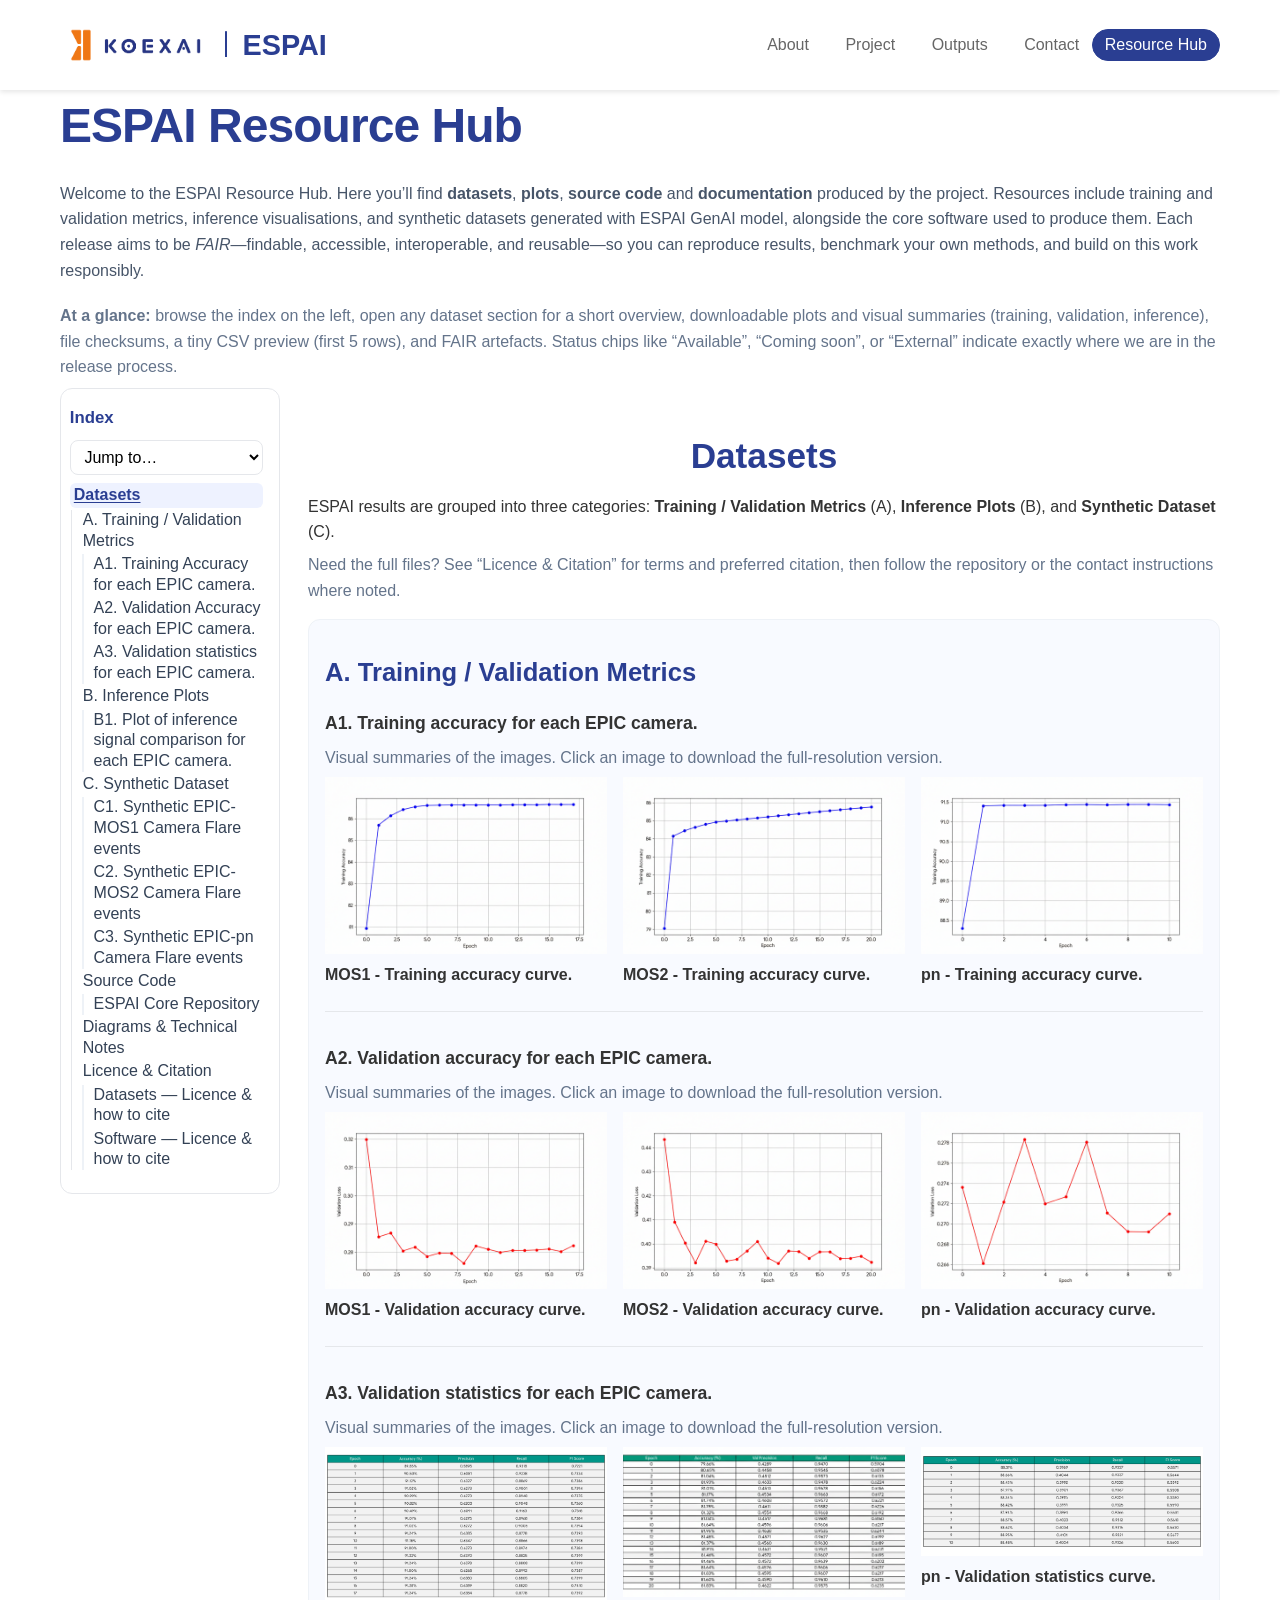
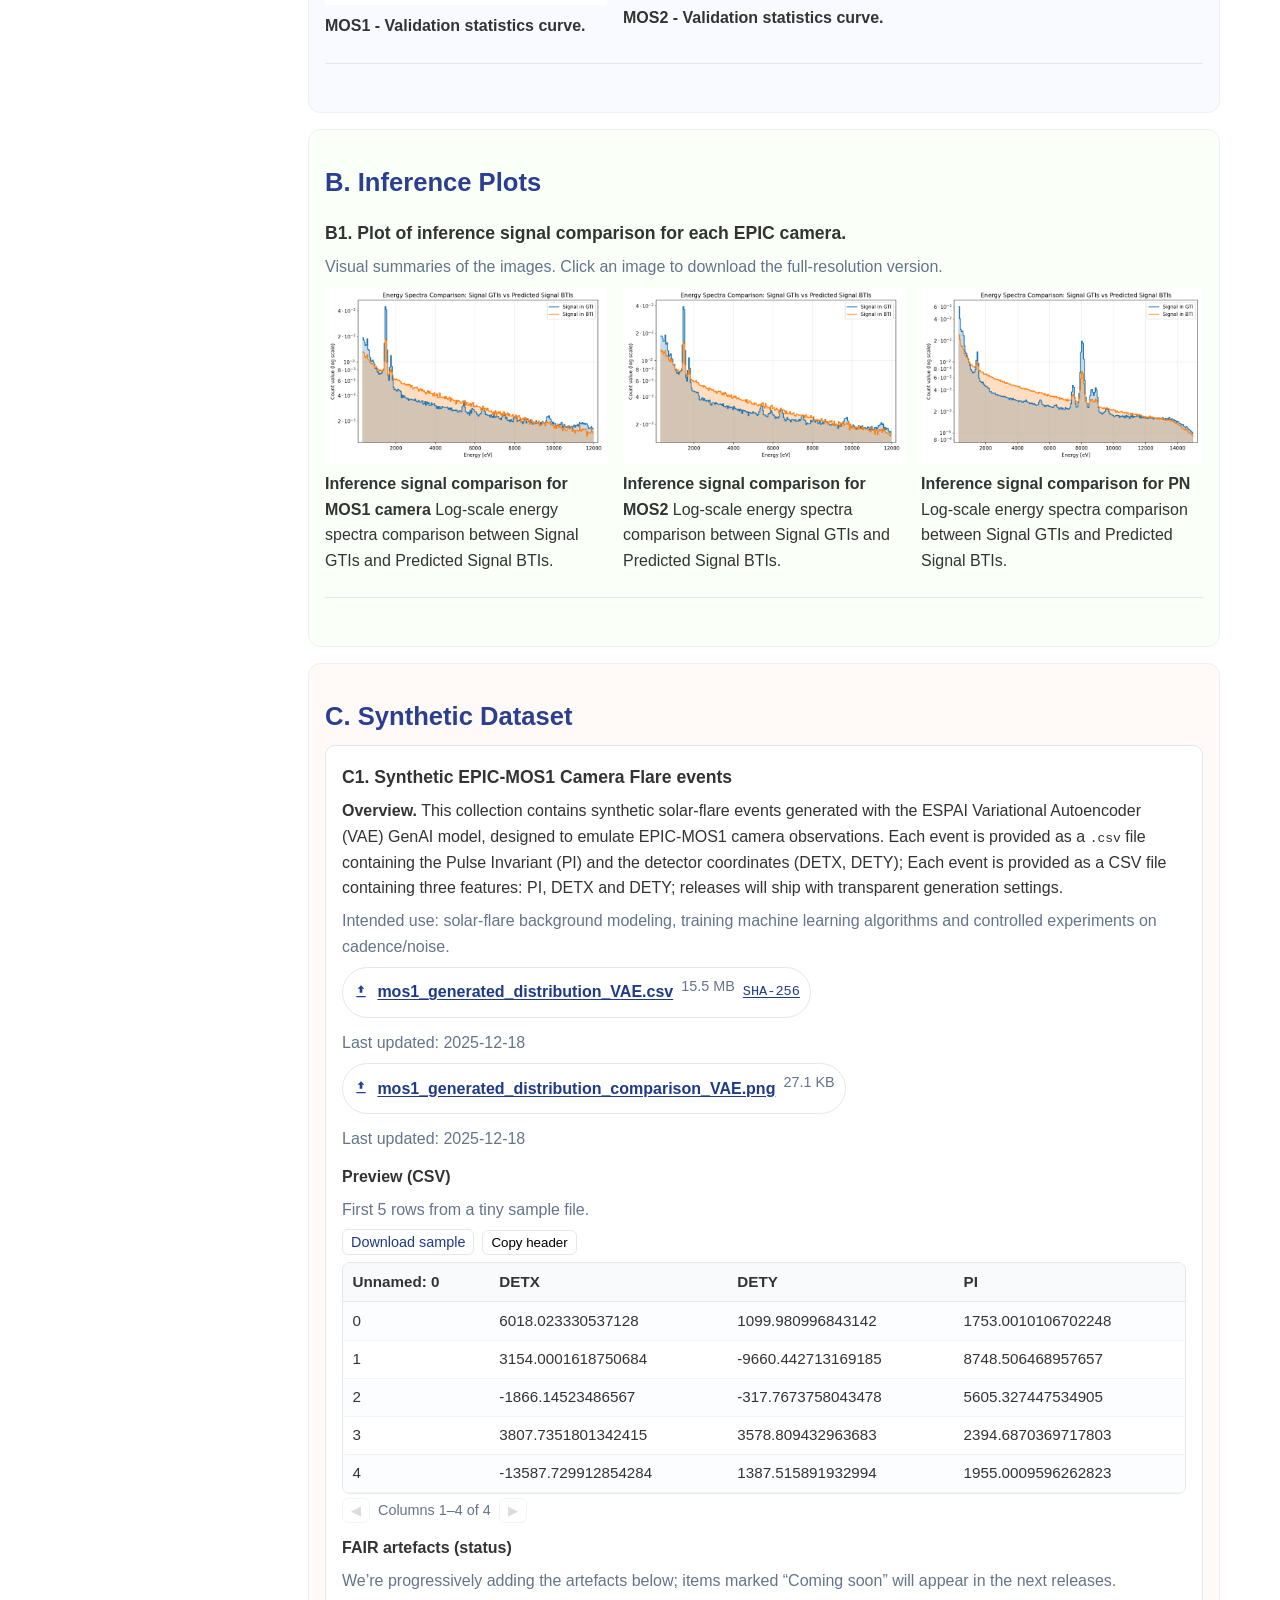
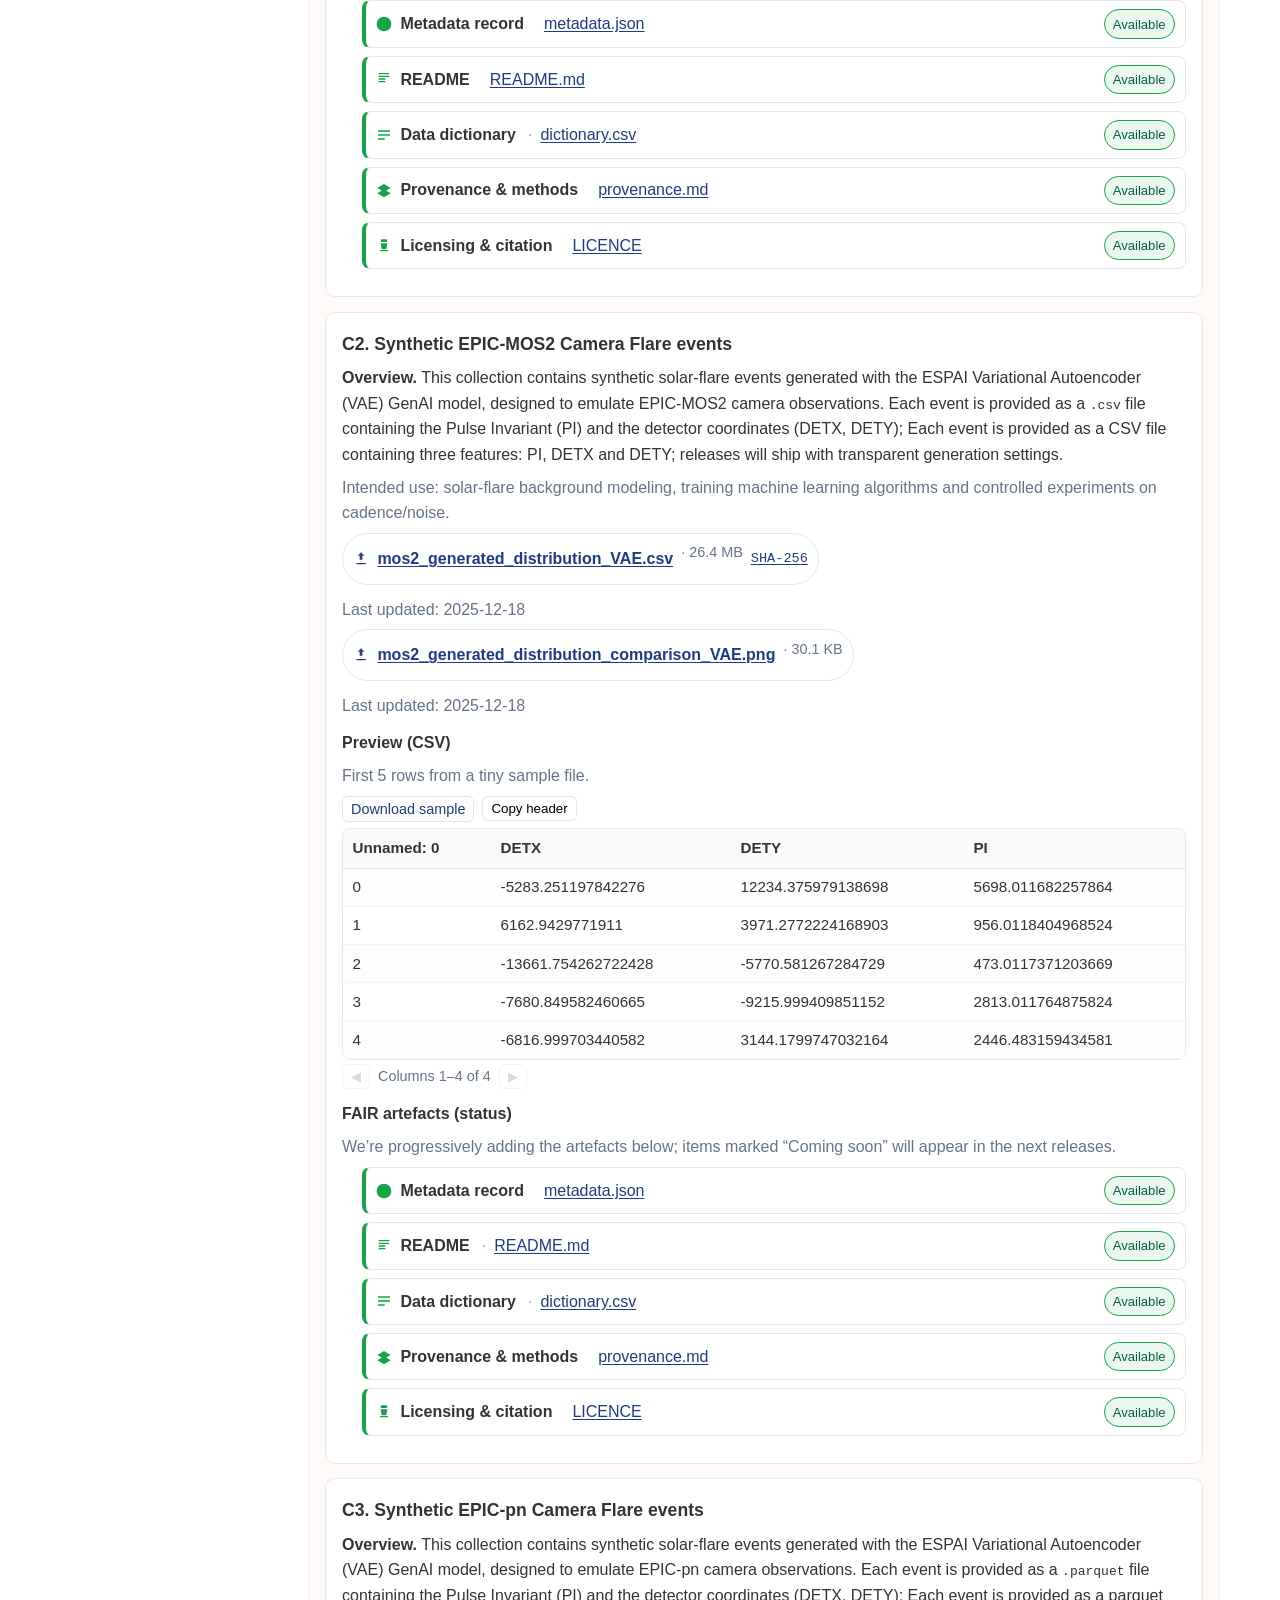
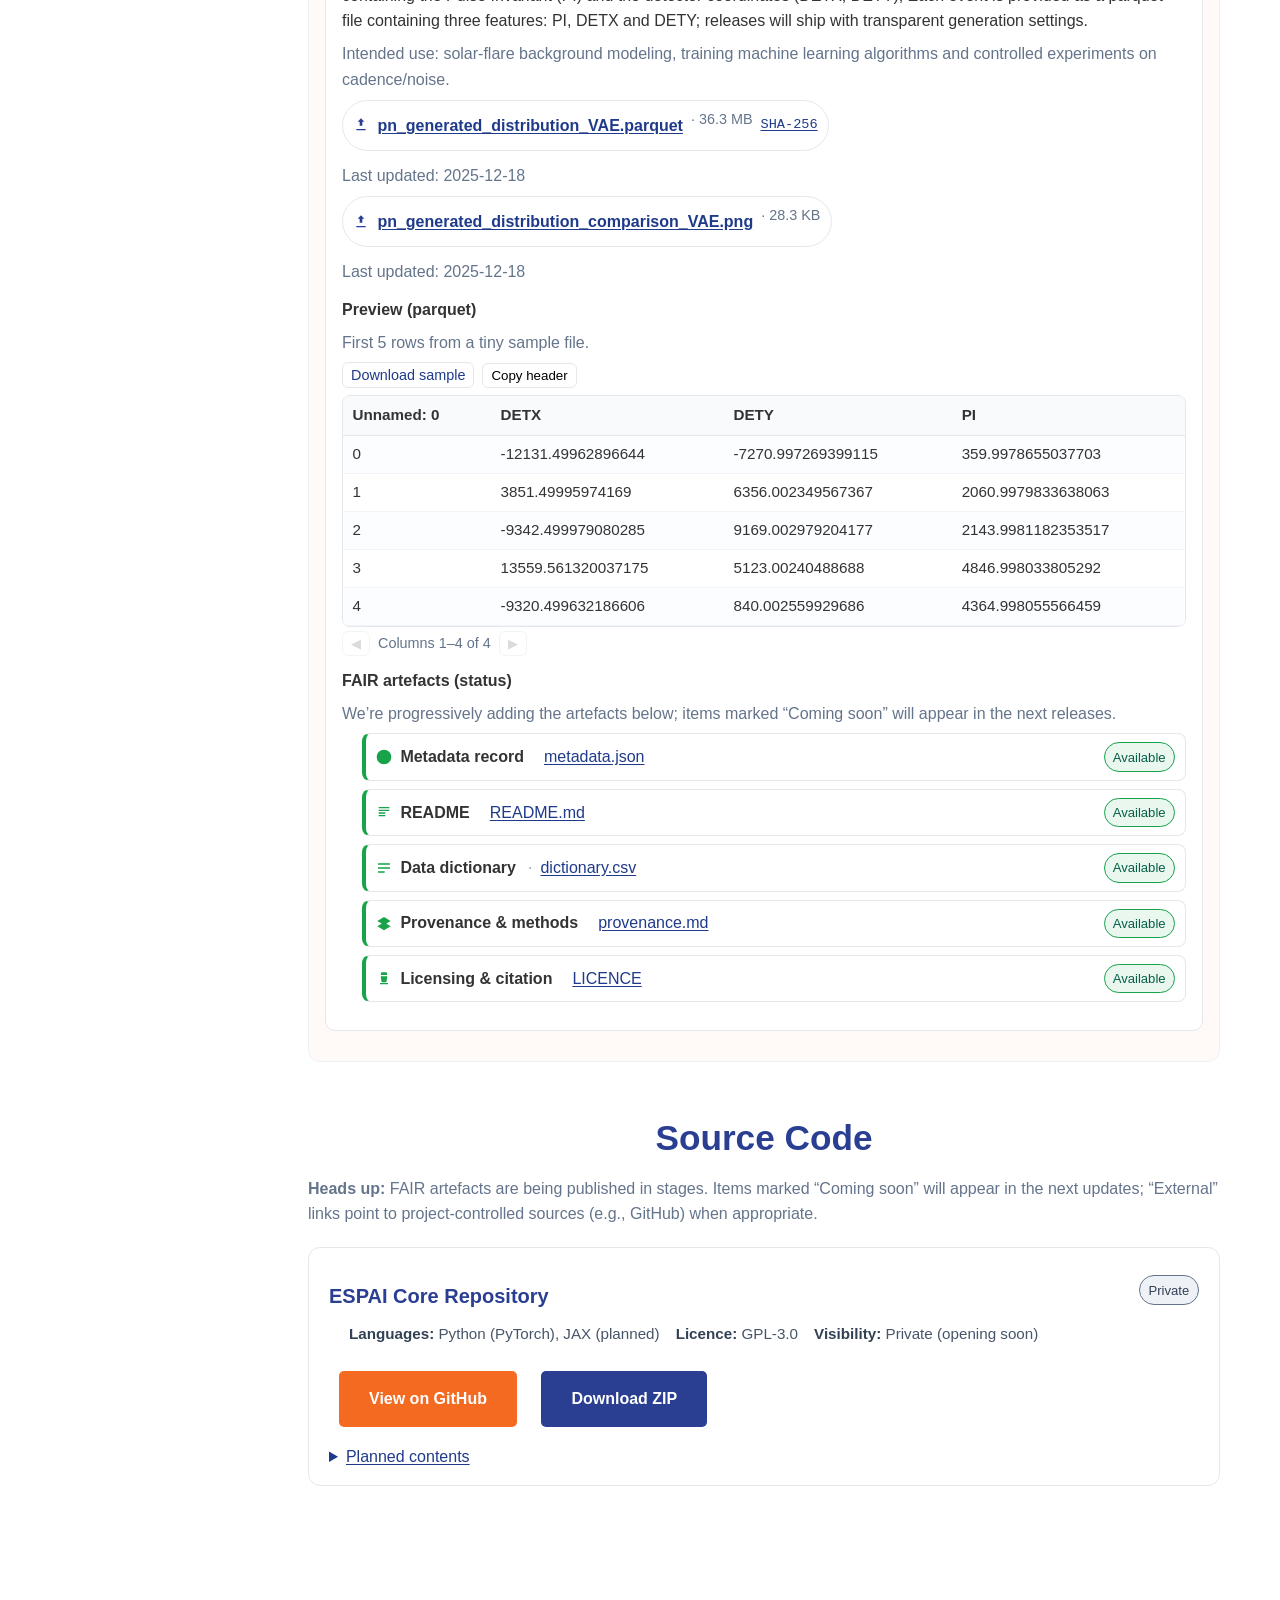
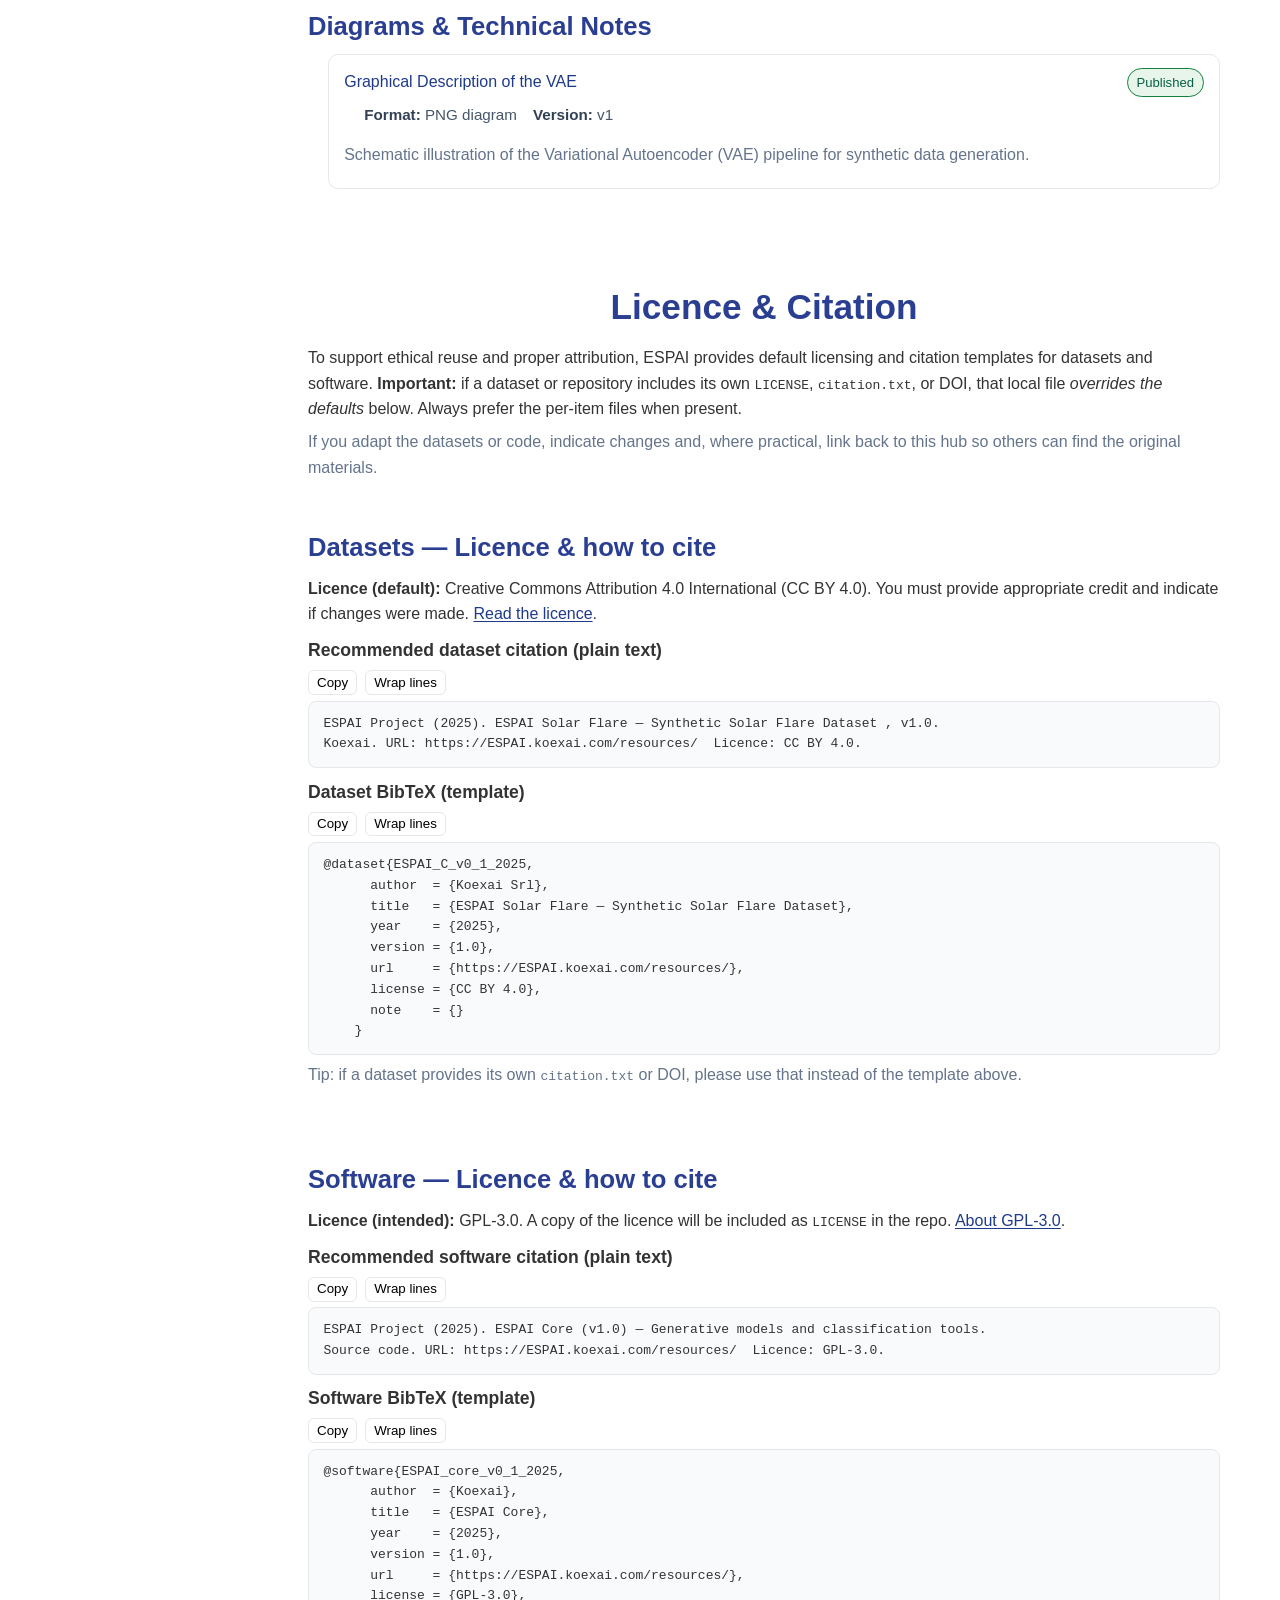
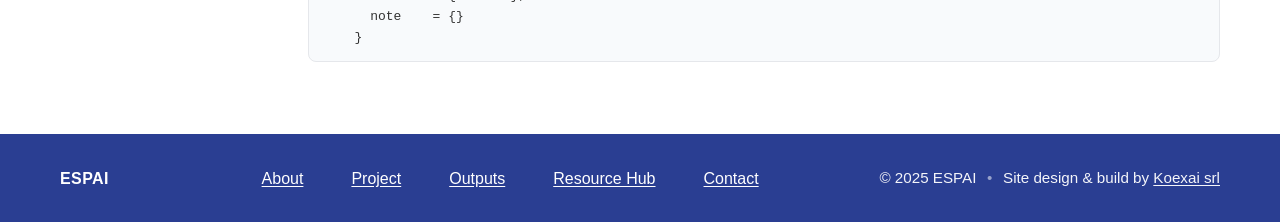
==== commit 3530dafa: "Update dataset and software licences Replace dataset licence labels in index.html from "Non-commerci" ====
--- a/resources/index.html
+++ b/resources/index.html
@@ -585,7 +585,7 @@
 
         <ul class="repo-meta">
           <li><span class="label">Languages:</span> Python (PyTorch), JAX (planned)</li>
-          <li><span class="label">Licence:</span> MIT (TBC)</li>
+          <li><span class="label">Licence:</span> GPL-3.0</li>
           <li><span class="label">Visibility:</span> Private (opening soon)</li>
         </ul>
 
@@ -673,14 +673,14 @@
       <!-- Software -->
       <section id="licence-software" aria-labelledby="licence-software-heading">
         <h3 id="licence-software-heading">Software — Licence &amp; how to cite</h3>
-        <p><strong>Licence (intended):</strong> MIT Licence (to be confirmed in the repository).
+        <p><strong>Licence (intended):</strong> GPL-3.0.
           A copy of the licence will be included as <code>LICENSE</code> in the repo.
-          <a href="https://choosealicense.com/licenses/mit/" target="_blank" rel="noopener">About MIT</a>.
+          <a href="https://choosealicense.com/licenses/gpl-3.0/" target="_blank" rel="noopener">About GPL-3.0</a>.
         </p>
 
         <h4>Recommended software citation (plain text)</h4>
         <pre class="cite">ESPAI Project (2025). ESPAI Core (v1.0) — Generative models and classification tools.
-Source code. URL: https://ESPAI.koexai.com/resources/  Licence: MIT.</pre>
+Source code. URL: https://ESPAI.koexai.com/resources/  Licence: GPL-3.0.</pre>
 
         <h4>Software BibTeX (template)</h4>
         <pre class="cite">@software{ESPAI_core_v0_1_2025,
@@ -689,7 +689,7 @@
       year    = {2025},
       version = {1.0},
       url     = {https://ESPAI.koexai.com/resources/},
-      license = {MIT},
+      license = {GPL-3.0},
       note    = {}
     }</pre>
       </section>
